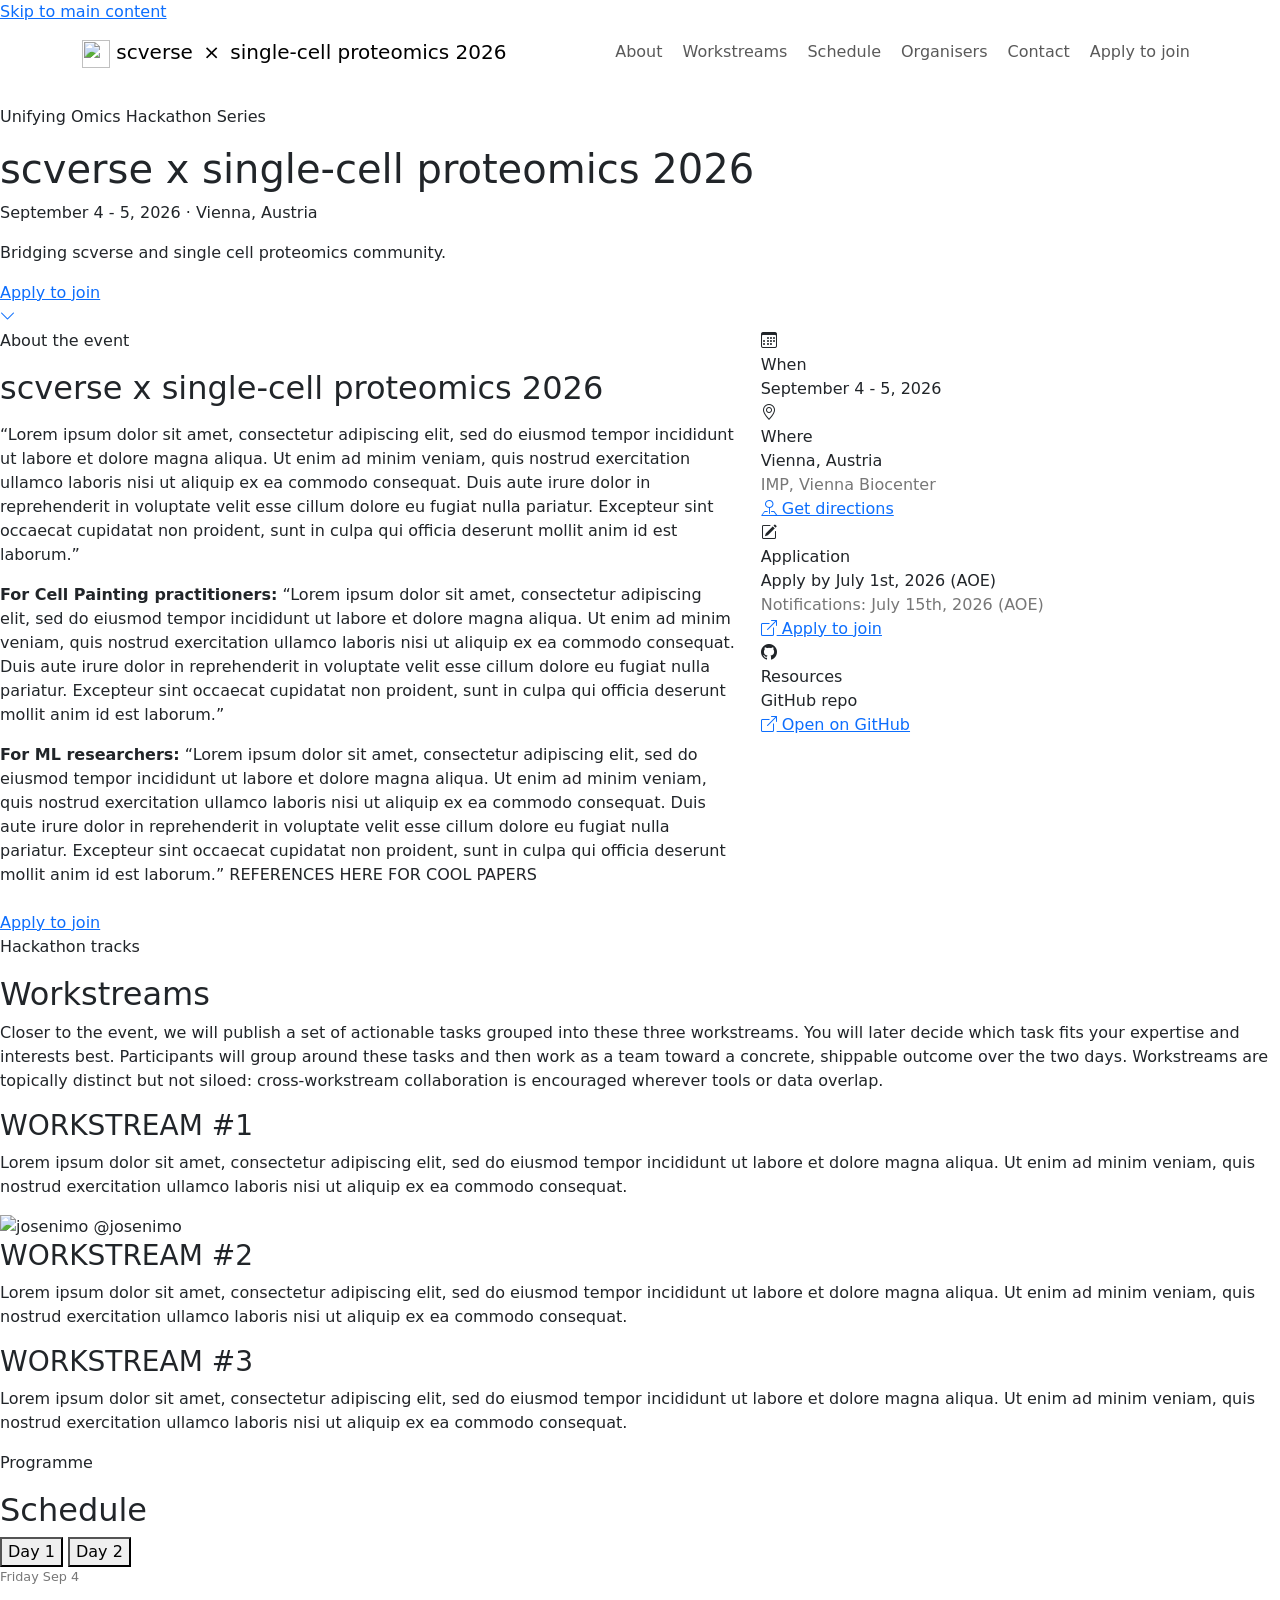
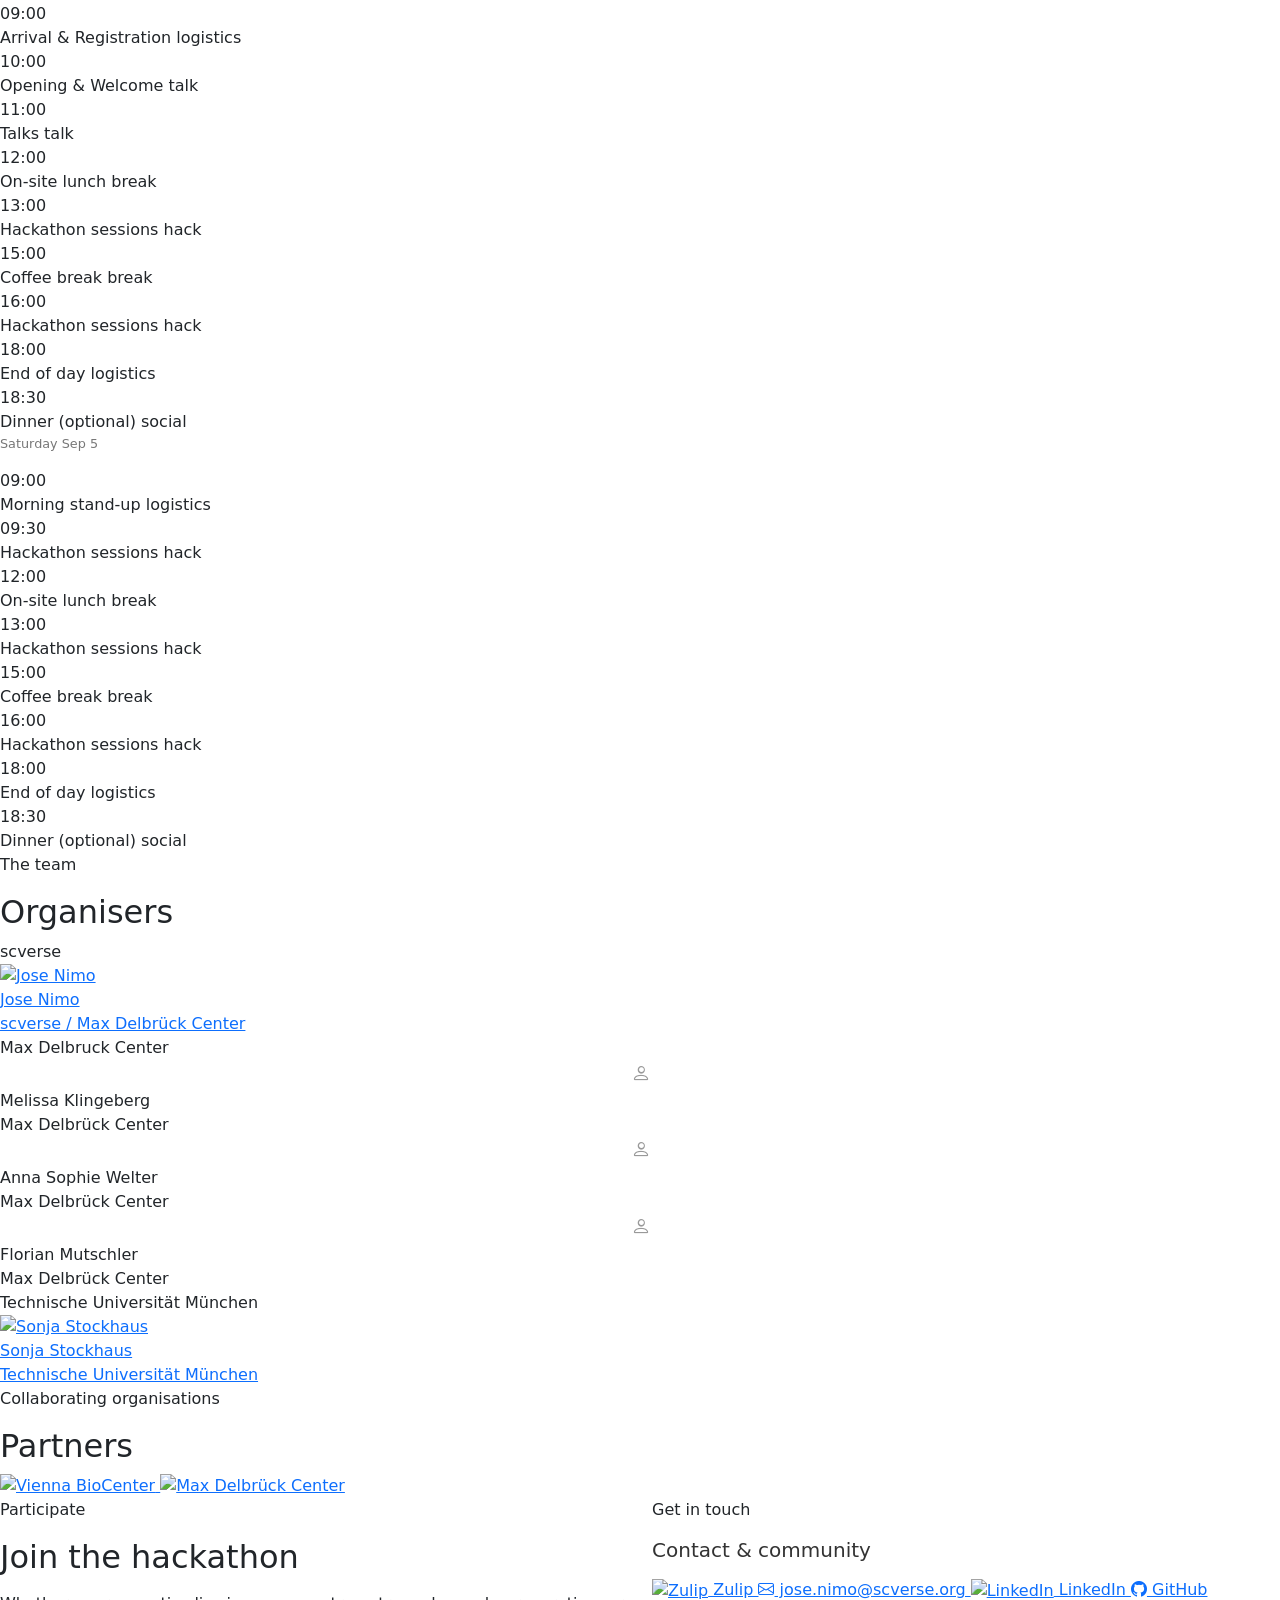
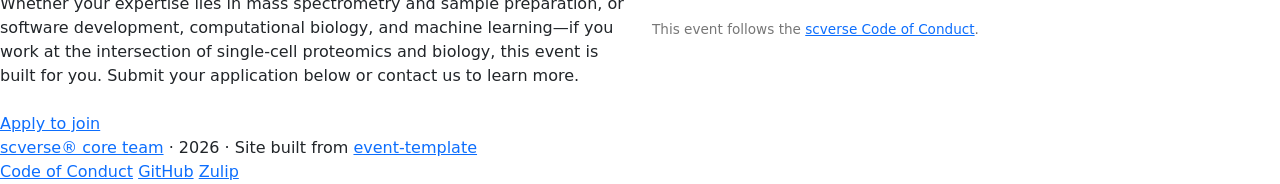
==== index.html @ f589e790 "deploy: a37578c36b5ee73e37cffc5228ce52ed8fe9ab10" ====
<!doctype html><html lang=en-us><head><meta name=generator content="Hugo 0.161.1"><meta charset=utf-8><meta name=viewport content="width=device-width,initial-scale=1"><meta http-equiv=X-UA-Compatible content="IE=edge"><title>scverse x single-cell proteomics</title><meta name=description content="A collaborative hackathon organised by scverse."><link rel=icon type=image/svg+xml href=/sc-proteomics2026/img/favicon/favicon.svg><link rel=icon type=image/png href=/sc-proteomics2026/img/favicon/favicon.png><link rel=stylesheet href=https://cdn.jsdelivr.net/npm/bootstrap-icons@1.11.3/font/bootstrap-icons.min.css><link rel=stylesheet href=https://cdn.jsdelivr.net/npm/bootstrap@5.3.3/dist/css/bootstrap.min.css crossorigin=anonymous><link rel=stylesheet href=/sc-proteomics2026/scss/main.min.css><style>:root{--accent:#de367b;--accent-dark:#a01d55;--gradient-start:#262fb5;--gradient-end:#de367b;--highlight:#969dea}</style><meta property="og:url" content="https://scverse.github.io/sc-proteomics2026/"><meta property="og:site_name" content="scverse x single-cell proteomics"><meta property="og:title" content="scverse x single-cell proteomics 2026"><meta property="og:description" content="A collaborative hackathon organised by scverse."><meta property="og:locale" content="en_us"><meta property="og:type" content="website"></head><body><a class=skip-link href=#main-content>Skip to main content</a><header class=site-nav><div class=container><nav class="navbar navbar-expand-lg" aria-label="Site navigation"><a class=navbar-brand href=https://scverse.github.io/sc-proteomics2026/><img src=/sc-proteomics2026/img/logo/scverse_symbol.svg alt width=28 height=28>
<span>scverse</span>
<span class="brand-separator mx-1">×</span>
<span class=brand-event>single-cell proteomics 2026</span>
</a><button class="navbar-toggler border-0" type=button data-bs-toggle=collapse data-bs-target=#site-nav-menu aria-controls=site-nav-menu aria-expanded=false aria-label="Toggle navigation">
<span class=navbar-toggler-icon></span></button><div class="collapse navbar-collapse justify-content-end" id=site-nav-menu><ul class="navbar-nav gap-1 align-items-lg-center"><li class=nav-item><a class=nav-link href=#about>About</a></li><li class=nav-item><a class=nav-link href=#workstreams>Workstreams</a></li><li class=nav-item><a class=nav-link href=#schedule>Schedule</a></li><li class=nav-item><a class=nav-link href=#organisers>Organisers</a></li><li class=nav-item><a class=nav-link href=#contact>Contact</a></li><li class=nav-item><a class="nav-link nav-cta" href=https://luma.com/pwzuldwr>Apply to join</a></li></ul></div></nav></div></header><main id=main-content><section class=hero aria-label="Event hero"><div class=hero__bg></div><div class=hero__overlay aria-hidden=true></div><img class=hero__swirl src=/sc-proteomics2026/img/hero/newswirl.png alt aria-hidden=true loading=eager><div class=hero__content><p class=hero__series>Unifying Omics Hackathon Series</p><h1 class=hero__title>scverse x single-cell proteomics 2026</h1><p class=hero__meta>September 4 - 5, 2026
· Vienna, Austria</p><p class=hero__tagline>Bridging scverse and single cell proteomics community.</p><div class=hero__actions><a href=https://luma.com/pwzuldwr class=btn-accent>Apply to join</a></div></div><a class=hero__scroll href=#about aria-label="Scroll to content"><i class="bi bi-chevron-down" aria-hidden=true></i></a></section><section id=about class=section><div class=section-inner><div class="row gy-4"><div class="col-12 col-lg-7"><p class=section-label>About the event</p><h2 class="section-title mb-3">scverse x single-cell proteomics 2026</h2><div class=section-body><p>&ldquo;Lorem ipsum dolor sit amet, consectetur adipiscing elit, sed do eiusmod tempor incididunt ut labore et dolore magna aliqua. Ut enim ad minim veniam, quis nostrud exercitation ullamco laboris nisi ut aliquip ex ea commodo consequat. Duis aute irure dolor in reprehenderit in voluptate velit esse cillum dolore eu fugiat nulla pariatur. Excepteur sint occaecat cupidatat non proident, sunt in culpa qui officia deserunt mollit anim id est laborum.&rdquo;</p><p><strong>For Cell Painting practitioners:</strong> &ldquo;Lorem ipsum dolor sit amet, consectetur adipiscing elit, sed do eiusmod tempor incididunt ut labore et dolore magna aliqua. Ut enim ad minim veniam, quis nostrud exercitation ullamco laboris nisi ut aliquip ex ea commodo consequat. Duis aute irure dolor in reprehenderit in voluptate velit esse cillum dolore eu fugiat nulla pariatur. Excepteur sint occaecat cupidatat non proident, sunt in culpa qui officia deserunt mollit anim id est laborum.&rdquo;</p><p><strong>For ML researchers:</strong> &ldquo;Lorem ipsum dolor sit amet, consectetur adipiscing elit, sed do eiusmod tempor incididunt ut labore et dolore magna aliqua. Ut enim ad minim veniam, quis nostrud exercitation ullamco laboris nisi ut aliquip ex ea commodo consequat. Duis aute irure dolor in reprehenderit in voluptate velit esse cillum dolore eu fugiat nulla pariatur. Excepteur sint occaecat cupidatat non proident, sunt in culpa qui officia deserunt mollit anim id est laborum.&rdquo; REFERENCES HERE FOR COOL PAPERS</p></div><div class=mt-4><a href=https://luma.com/pwzuldwr class=btn-accent>Apply to join</a></div></div><div class="col-12 col-lg-5"><div class=facts-grid><div class=fact-card><div class=fact-card__icon><i class="bi bi-calendar3" aria-hidden=true></i></div><div class=fact-card__label>When</div><div class=fact-card__value>September 4 - 5, 2026</div></div><div class=fact-card><div class=fact-card__icon><i class="bi bi-geo-alt" aria-hidden=true></i></div><div class=fact-card__label>Where</div><div class=fact-card__value>Vienna, Austria<br><span style=font-weight:400;color:#777>IMP, Vienna Biocenter</span></div><a href=https://maps.app.goo.gl/YBPBS9eL61W3VcMS8 class=chip target=_blank rel=noopener><i class="bi bi-pin-map" aria-hidden=true></i> Get directions</a></div><div class=fact-card><div class=fact-card__icon><i class="bi bi-pencil-square" aria-hidden=true></i></div><div class=fact-card__label>Application</div><div class=fact-card__value>Apply by July 1st, 2026 (AOE)<br><span style=font-weight:400;color:#777>Notifications: July 15th, 2026 (AOE)</span></div><a href=https://luma.com/pwzuldwr class=chip target=_blank rel=noopener><i class="bi bi-box-arrow-up-right" aria-hidden=true></i> Apply to join</a></div><div class=fact-card><div class=fact-card__icon><i class="bi bi-github" aria-hidden=true></i></div><div class=fact-card__label>Resources</div><div class=fact-card__value>GitHub repo</div><a href=https://github.com/scverse/sc-proteomics2026 class=chip target=_blank rel=noopener><i class="bi bi-box-arrow-up-right" aria-hidden=true></i> Open on GitHub</a></div></div></div></div></div></section><section id=workstreams class="section section--alt"><div class=section-inner><div class=section-header><p class=section-label>Hackathon tracks</p><h2 class=section-title>Workstreams</h2></div><div class=section-intro><p>Closer to the event, we will publish a set of actionable tasks grouped into these three workstreams. You will later decide which task fits your expertise and interests best. Participants will group around these tasks and then work as a team toward a concrete, shippable outcome over the two days. Workstreams are topically distinct but not siloed: cross-workstream collaboration is encouraged wherever tools or data overlap.</p></div><div class=workstreams-grid><article class=workstream-card><h3 class=workstream-card__title>WORKSTREAM #1</h3><p class=workstream-card__desc>Lorem ipsum dolor sit amet, consectetur adipiscing elit, sed do eiusmod tempor incididunt ut labore et dolore magna aliqua. Ut enim ad minim veniam, quis nostrud exercitation ullamco laboris nisi ut aliquip ex ea commodo consequat.</p><div class=workstream-card__lead><img src="https://github.com/josenimo.png?size=48" alt=josenimo loading=lazy>
<span>@josenimo</span></div></article><article class=workstream-card><h3 class=workstream-card__title>WORKSTREAM #2</h3><p class=workstream-card__desc>Lorem ipsum dolor sit amet, consectetur adipiscing elit, sed do eiusmod tempor incididunt ut labore et dolore magna aliqua. Ut enim ad minim veniam, quis nostrud exercitation ullamco laboris nisi ut aliquip ex ea commodo consequat.</p></article><article class=workstream-card><h3 class=workstream-card__title>WORKSTREAM #3</h3><p class=workstream-card__desc>Lorem ipsum dolor sit amet, consectetur adipiscing elit, sed do eiusmod tempor incididunt ut labore et dolore magna aliqua. Ut enim ad minim veniam, quis nostrud exercitation ullamco laboris nisi ut aliquip ex ea commodo consequat.</p></article></div></div></section><section id=schedule class=section><div class=section-inner><div class=section-header><p class=section-label>Programme</p><h2 class=section-title>Schedule</h2></div><div class=schedule-tabs role=tablist aria-label="Schedule days"><button class="schedule-tab active" role=tab aria-selected=true data-day=0>Day 1</button>
<button class=schedule-tab role=tab aria-selected=false data-day=1>Day 2</button></div><div class="schedule-day active" data-day=0><p style=font-size:.8rem;color:#777;margin-bottom:1rem>Friday Sep 4</p><div class=schedule-item><span class=schedule-item__time>09:00</span><div class=schedule-item__body><span class=schedule-item__title>Arrival & Registration</span>
<span class="schedule-item__badge schedule-item__badge--logistics">logistics</span></div></div><div class=schedule-item><span class=schedule-item__time>10:00</span><div class=schedule-item__body><span class=schedule-item__title>Opening & Welcome</span>
<span class="schedule-item__badge schedule-item__badge--talk">talk</span></div></div><div class=schedule-item><span class=schedule-item__time>11:00</span><div class=schedule-item__body><span class=schedule-item__title>Talks</span>
<span class="schedule-item__badge schedule-item__badge--talk">talk</span></div></div><div class=schedule-item><span class=schedule-item__time>12:00</span><div class=schedule-item__body><span class=schedule-item__title>On-site lunch</span>
<span class="schedule-item__badge schedule-item__badge--break">break</span></div></div><div class=schedule-item><span class=schedule-item__time>13:00</span><div class=schedule-item__body><span class=schedule-item__title>Hackathon sessions</span>
<span class="schedule-item__badge schedule-item__badge--hack">hack</span></div></div><div class=schedule-item><span class=schedule-item__time>15:00</span><div class=schedule-item__body><span class=schedule-item__title>Coffee break</span>
<span class="schedule-item__badge schedule-item__badge--break">break</span></div></div><div class=schedule-item><span class=schedule-item__time>16:00</span><div class=schedule-item__body><span class=schedule-item__title>Hackathon sessions</span>
<span class="schedule-item__badge schedule-item__badge--hack">hack</span></div></div><div class=schedule-item><span class=schedule-item__time>18:00</span><div class=schedule-item__body><span class=schedule-item__title>End of day</span>
<span class="schedule-item__badge schedule-item__badge--logistics">logistics</span></div></div><div class=schedule-item><span class=schedule-item__time>18:30</span><div class=schedule-item__body><span class=schedule-item__title>Dinner (optional)</span>
<span class="schedule-item__badge schedule-item__badge--social">social</span></div></div></div><div class=schedule-day data-day=1><p style=font-size:.8rem;color:#777;margin-bottom:1rem>Saturday Sep 5</p><div class=schedule-item><span class=schedule-item__time>09:00</span><div class=schedule-item__body><span class=schedule-item__title>Morning stand-up</span>
<span class="schedule-item__badge schedule-item__badge--logistics">logistics</span></div></div><div class=schedule-item><span class=schedule-item__time>09:30</span><div class=schedule-item__body><span class=schedule-item__title>Hackathon sessions</span>
<span class="schedule-item__badge schedule-item__badge--hack">hack</span></div></div><div class=schedule-item><span class=schedule-item__time>12:00</span><div class=schedule-item__body><span class=schedule-item__title>On-site lunch</span>
<span class="schedule-item__badge schedule-item__badge--break">break</span></div></div><div class=schedule-item><span class=schedule-item__time>13:00</span><div class=schedule-item__body><span class=schedule-item__title>Hackathon sessions</span>
<span class="schedule-item__badge schedule-item__badge--hack">hack</span></div></div><div class=schedule-item><span class=schedule-item__time>15:00</span><div class=schedule-item__body><span class=schedule-item__title>Coffee break</span>
<span class="schedule-item__badge schedule-item__badge--break">break</span></div></div><div class=schedule-item><span class=schedule-item__time>16:00</span><div class=schedule-item__body><span class=schedule-item__title>Hackathon sessions</span>
<span class="schedule-item__badge schedule-item__badge--hack">hack</span></div></div><div class=schedule-item><span class=schedule-item__time>18:00</span><div class=schedule-item__body><span class=schedule-item__title>End of day</span>
<span class="schedule-item__badge schedule-item__badge--logistics">logistics</span></div></div><div class=schedule-item><span class=schedule-item__time>18:30</span><div class=schedule-item__body><span class=schedule-item__title>Dinner (optional)</span>
<span class="schedule-item__badge schedule-item__badge--social">social</span></div></div></div></div></section><section id=organisers class="section section--alt"><div class=section-inner><div class=section-header><p class=section-label>The team</p><h2 class=section-title>Organisers</h2></div><div class=organiser-group><div class=organiser-group__name>scverse</div><div class=organisers-grid><a href=https://github.com/josenimo class=organiser-card target=_blank rel=noopener><img class=organiser-card__avatar src="https://github.com/josenimo.png?size=80" alt="Jose Nimo" loading=lazy width=40 height=40><div><div class=organiser-card__name>Jose Nimo</div><div class=organiser-card__affiliation>scverse / Max Delbrück Center</div></div></a></div></div><div class=organiser-group><div class=organiser-group__name>Max Delbruck Center</div><div class=organisers-grid><div class=organiser-card><div class=organiser-card__avatar style=display:flex;align-items:center;justify-content:center><i class="bi bi-person" style=color:#999;font-size:1.2rem aria-hidden=true></i></div><div><div class=organiser-card__name>Melissa Klingeberg</div><div class=organiser-card__affiliation>Max Delbrück Center</div></div></div><div class=organiser-card><div class=organiser-card__avatar style=display:flex;align-items:center;justify-content:center><i class="bi bi-person" style=color:#999;font-size:1.2rem aria-hidden=true></i></div><div><div class=organiser-card__name>Anna Sophie Welter</div><div class=organiser-card__affiliation>Max Delbrück Center</div></div></div><div class=organiser-card><div class=organiser-card__avatar style=display:flex;align-items:center;justify-content:center><i class="bi bi-person" style=color:#999;font-size:1.2rem aria-hidden=true></i></div><div><div class=organiser-card__name>Florian Mutschler</div><div class=organiser-card__affiliation>Max Delbrück Center</div></div></div></div></div><div class=organiser-group><div class=organiser-group__name>Technische Universität München</div><div class=organisers-grid><a href=https://github.com/Sonja-Stockhaus class=organiser-card target=_blank rel=noopener><img class=organiser-card__avatar src="https://github.com/Sonja-Stockhaus.png?size=80" alt="Sonja Stockhaus" loading=lazy width=40 height=40><div><div class=organiser-card__name>Sonja Stockhaus</div><div class=organiser-card__affiliation>Technische Universität München</div></div></a></div></div></div></section><section id=partners class=section><div class=section-inner><div class=partners-sponsors-grid><div class=partners-sponsors-col><div class=section-header><p class=section-label>Collaborating organisations</p><h2 class=section-title>Partners</h2></div><div class=partners-grid><a href=https://www.viennabiocenter.org/ class=partner-item target=_blank rel=noopener title="Vienna BioCenter"><img src=/sc-proteomics2026/img/partners/VBC_LOGO_rgb.png alt="Vienna BioCenter" loading=lazy>
</a><a href=https://www.mdc-berlin.de/ class=partner-item target=_blank rel=noopener title="Max Delbrück Center"><img src=/sc-proteomics2026/img/partners/MDC_logo_V1_RGB-blau.png alt="Max Delbrück Center" loading=lazy></a></div></div></div></div></section><section id=contact class="section section--alt"><div class=section-inner><div class="row gy-4"><div class="col-12 col-md-6"><p class=section-label>Participate</p><h2 class="section-title mb-3">Join the hackathon</h2><div class=section-body><p>Whether your expertise lies in mass spectrometry and sample preparation, or software development, computational biology, and machine learning—if you work at the intersection of single-cell proteomics and biology, this event is built for you. Submit your application below or contact us to learn more.</p></div><div class=mt-4><a href=https://luma.com/pwzuldwr class=btn-accent>Apply to join</a></div></div><div class="col-12 col-md-6"><p class=section-label>Get in touch</p><h3 class="h5 mb-3" style=color:#333>Contact & community</h3><div class=contact-links><a href=https://scverse.zulipchat.com/#narrow/channel/600037-2026-09-Vienna-SCP-Hackathon class=contact-link target=_blank rel=noopener><img src=/sc-proteomics2026/img/social/zulip.svg alt=Zulip class=contact-link__logo> Zulip
</a><a href=mailto:jose.nimo@scverse.org class=contact-link><i class="bi bi-envelope" aria-hidden=true></i> jose.nimo@scverse.org
</a><a href=https://www.linkedin.com/company/scverse/ class=contact-link target=_blank rel=noopener><img src=/sc-proteomics2026/img/social/linkedin.svg alt=LinkedIn class=contact-link__logo> LinkedIn
</a><a href=https://github.com/scverse/sc-proteomics2026 class=contact-link target=_blank rel=noopener><i class="bi bi-github" aria-hidden=true></i> GitHub</a></div><p class=mt-3 style=font-size:.85rem;color:#777>This event follows the
<a href=https://scverse.org/about/code_of_conduct/ target=_blank rel=noopener>scverse Code of Conduct</a>.</p></div></div></div></section></main><footer class=site-footer><div class=footer-inner><div><a href=https://scverse.org target=_blank rel=noopener>scverse® core team</a>
· 2026
· Site built from
<a href=https://github.com/scverse/event-template target=_blank rel=noopener>event-template</a></div><nav class=footer-links aria-label="Footer links"><a href=https://scverse.org/about/code_of_conduct/ target=_blank rel=noopener>Code of Conduct</a>
<a href=https://github.com/scverse/sc-proteomics2026 target=_blank rel=noopener>GitHub</a>
<a href=https://scverse.zulipchat.com/#narrow/channel/600037-2026-09-Vienna-SCP-Hackathon target=_blank rel=noopener>Zulip</a></nav></div></footer><script src=https://cdn.jsdelivr.net/npm/bootstrap@5.3.3/dist/js/bootstrap.bundle.min.js crossorigin=anonymous></script><script src=/sc-proteomics2026/js/main.js></script></body></html>
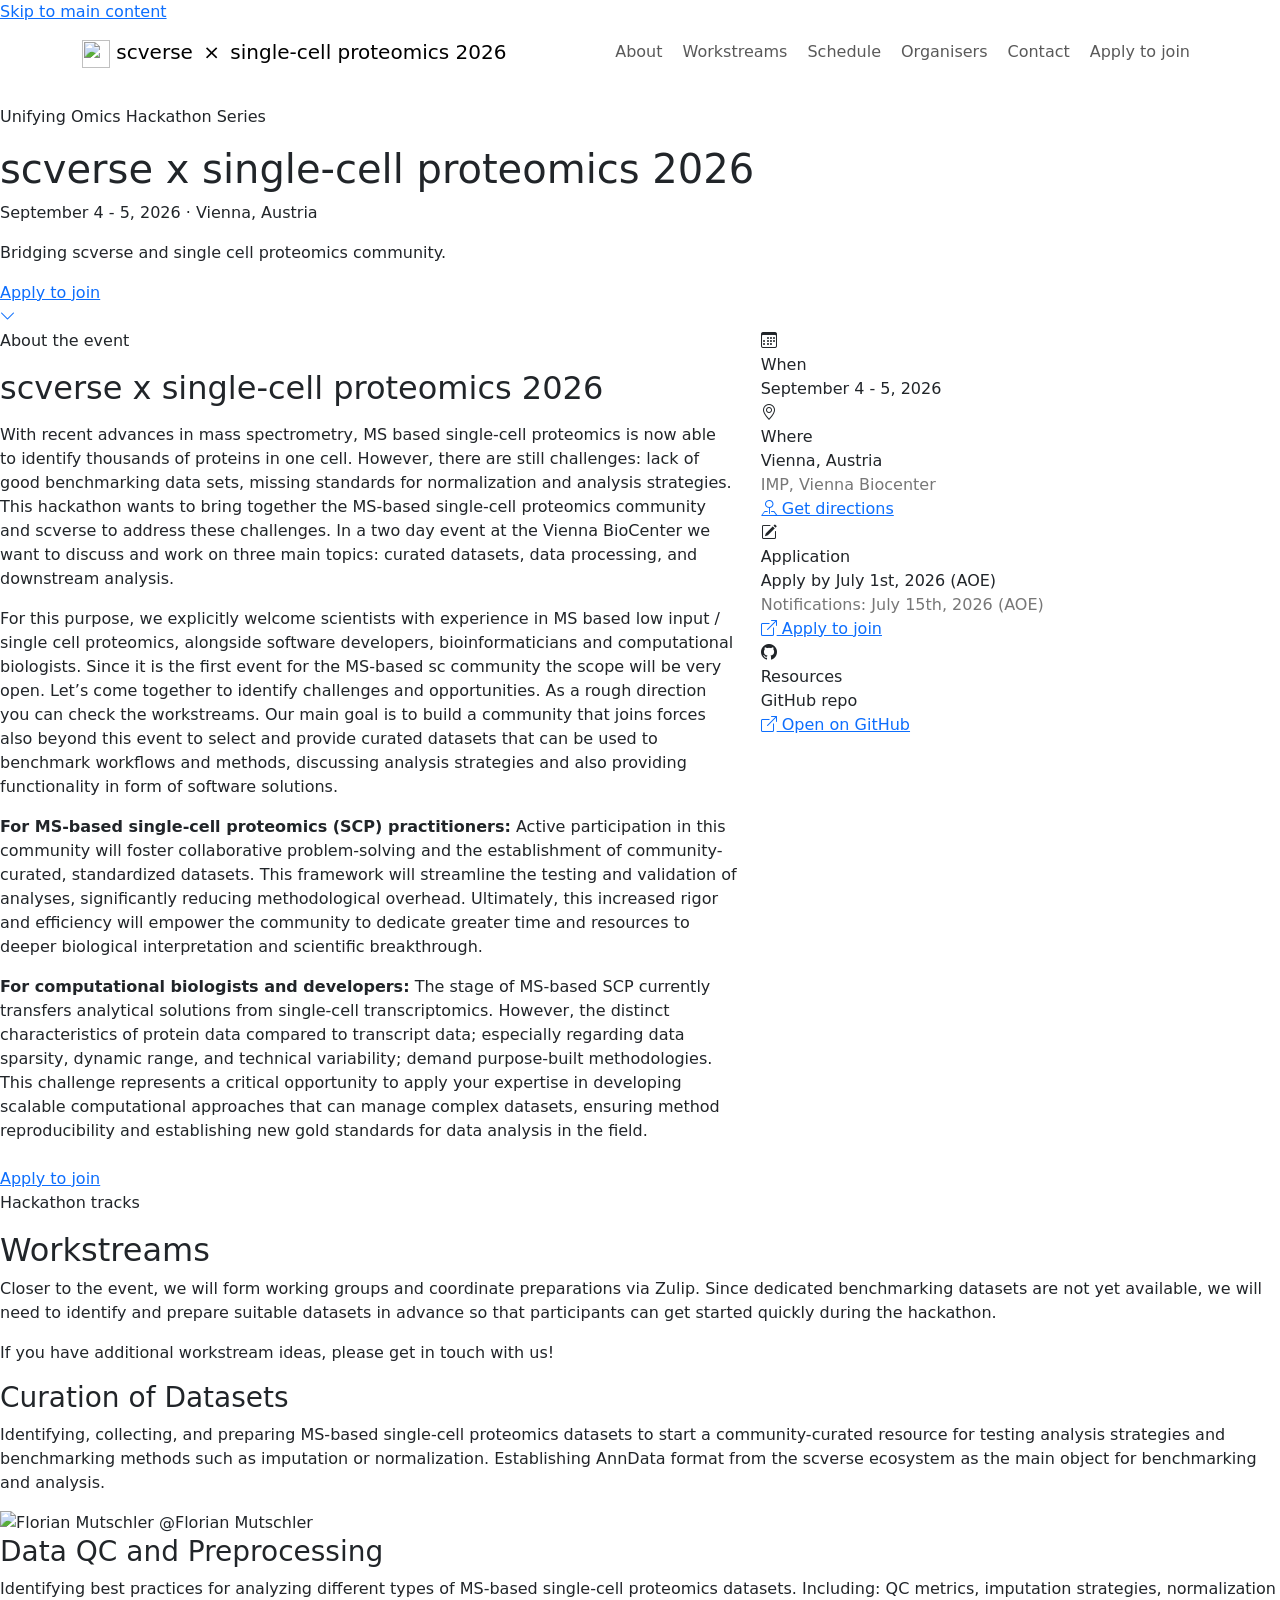
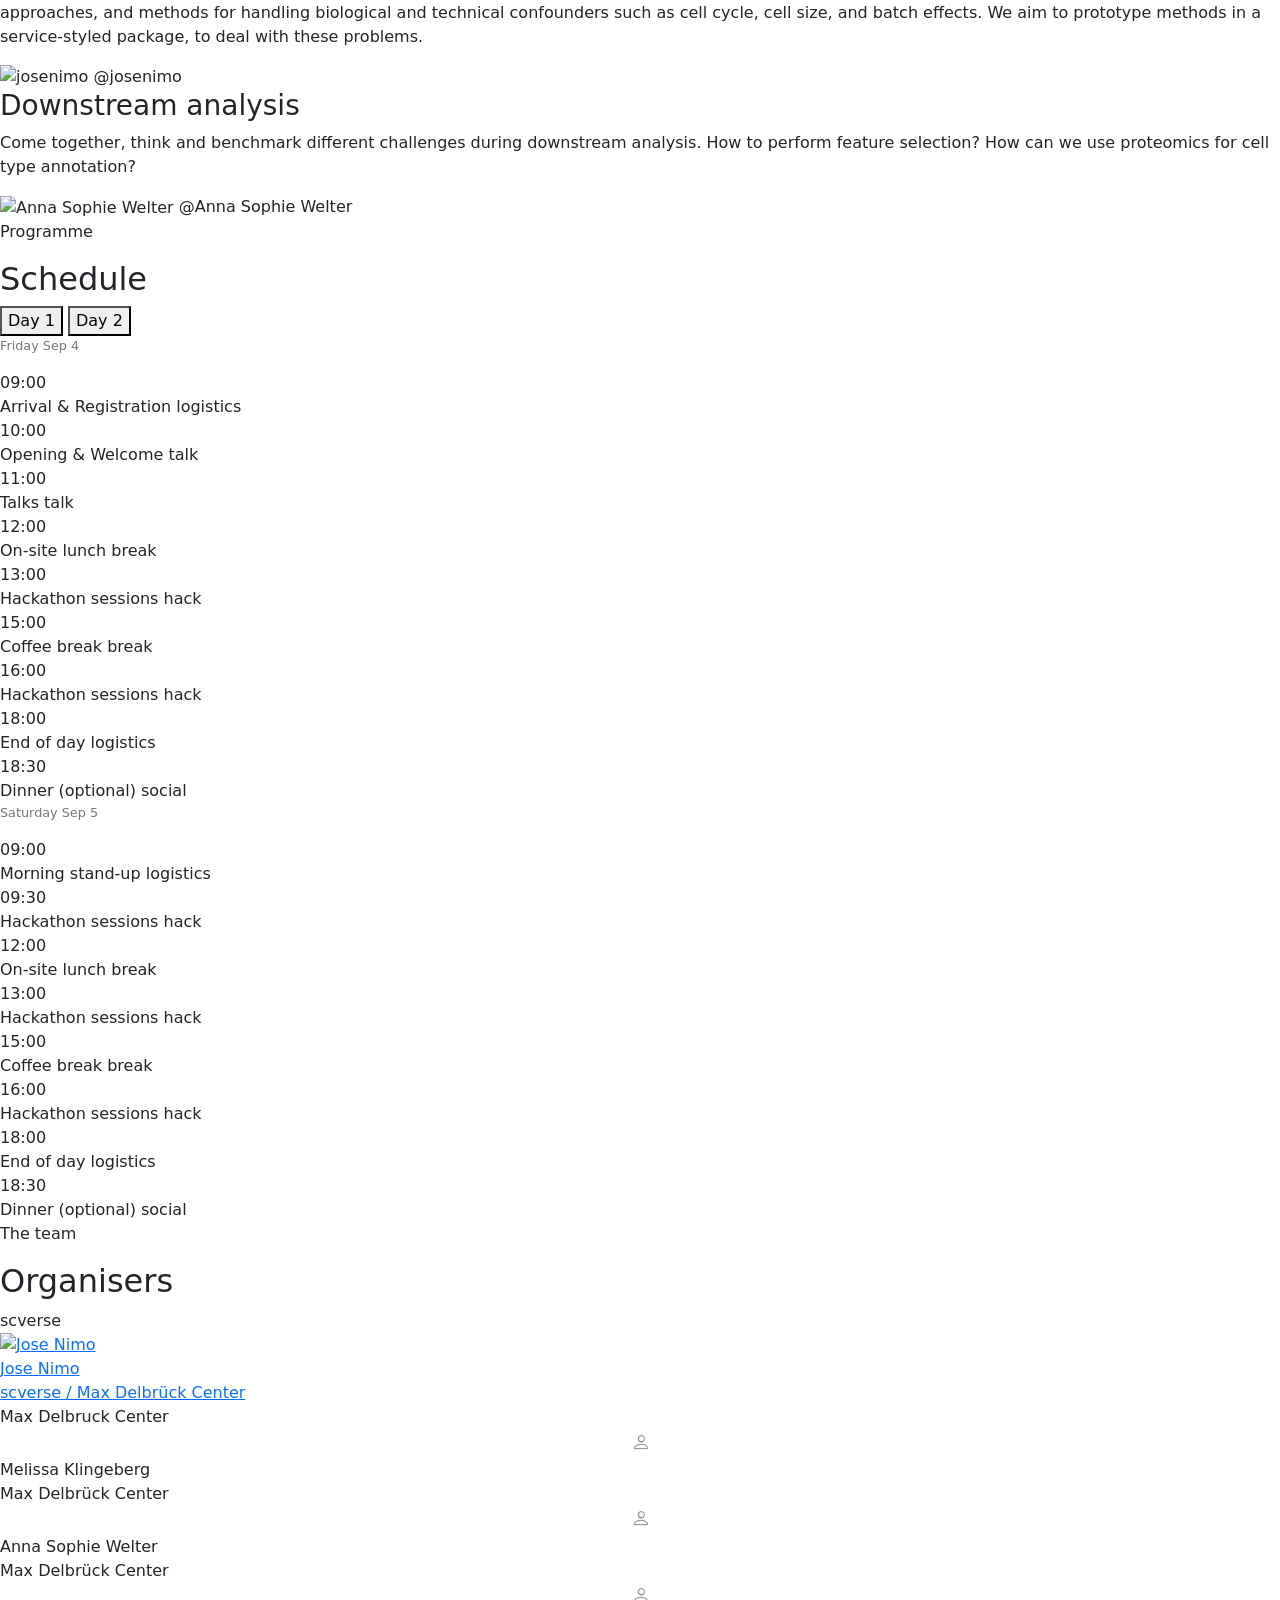
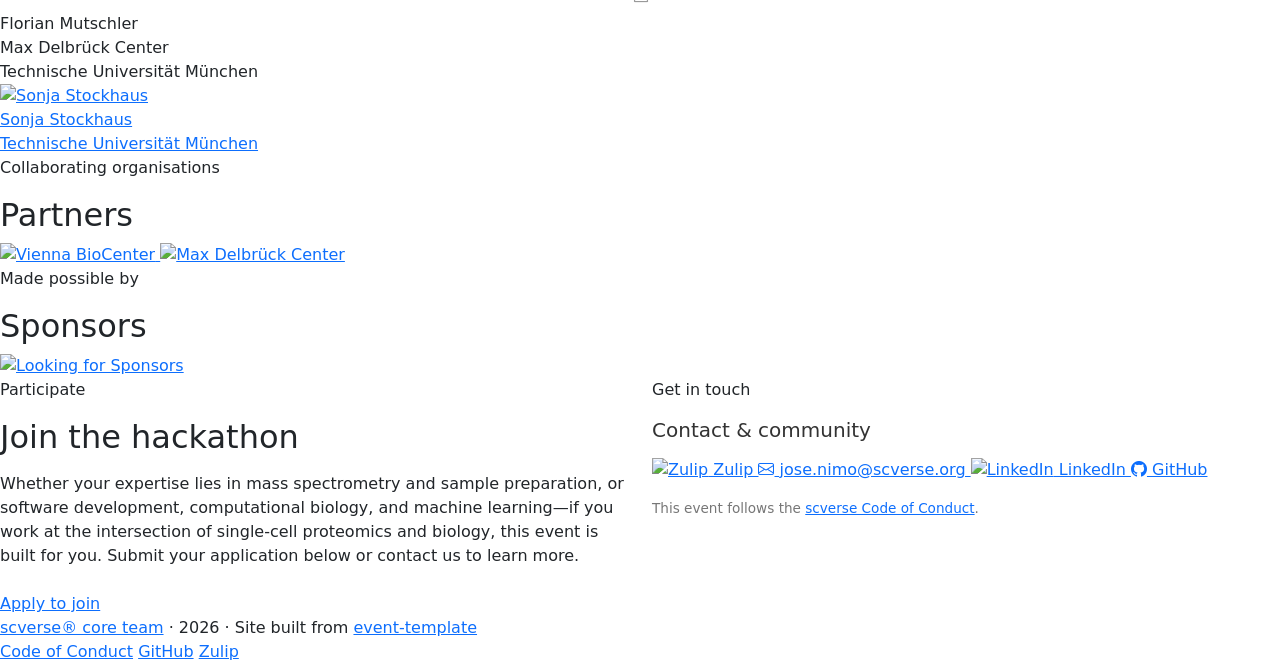
==== commit dfeba1b6: "deploy: 0682e4a37116b3c79e7df4d79598dc89cad85313" ====
--- a/index.html
+++ b/index.html
@@ -4,8 +4,10 @@
 <span class=brand-event>single-cell proteomics 2026</span>
 </a><button class="navbar-toggler border-0" type=button data-bs-toggle=collapse data-bs-target=#site-nav-menu aria-controls=site-nav-menu aria-expanded=false aria-label="Toggle navigation">
 <span class=navbar-toggler-icon></span></button><div class="collapse navbar-collapse justify-content-end" id=site-nav-menu><ul class="navbar-nav gap-1 align-items-lg-center"><li class=nav-item><a class=nav-link href=#about>About</a></li><li class=nav-item><a class=nav-link href=#workstreams>Workstreams</a></li><li class=nav-item><a class=nav-link href=#schedule>Schedule</a></li><li class=nav-item><a class=nav-link href=#organisers>Organisers</a></li><li class=nav-item><a class=nav-link href=#contact>Contact</a></li><li class=nav-item><a class="nav-link nav-cta" href=https://luma.com/pwzuldwr>Apply to join</a></li></ul></div></nav></div></header><main id=main-content><section class=hero aria-label="Event hero"><div class=hero__bg></div><div class=hero__overlay aria-hidden=true></div><img class=hero__swirl src=/sc-proteomics2026/img/hero/newswirl.png alt aria-hidden=true loading=eager><div class=hero__content><p class=hero__series>Unifying Omics Hackathon Series</p><h1 class=hero__title>scverse x single-cell proteomics 2026</h1><p class=hero__meta>September 4 - 5, 2026
-· Vienna, Austria</p><p class=hero__tagline>Bridging scverse and single cell proteomics community.</p><div class=hero__actions><a href=https://luma.com/pwzuldwr class=btn-accent>Apply to join</a></div></div><a class=hero__scroll href=#about aria-label="Scroll to content"><i class="bi bi-chevron-down" aria-hidden=true></i></a></section><section id=about class=section><div class=section-inner><div class="row gy-4"><div class="col-12 col-lg-7"><p class=section-label>About the event</p><h2 class="section-title mb-3">scverse x single-cell proteomics 2026</h2><div class=section-body><p>&ldquo;Lorem ipsum dolor sit amet, consectetur adipiscing elit, sed do eiusmod tempor incididunt ut labore et dolore magna aliqua. Ut enim ad minim veniam, quis nostrud exercitation ullamco laboris nisi ut aliquip ex ea commodo consequat. Duis aute irure dolor in reprehenderit in voluptate velit esse cillum dolore eu fugiat nulla pariatur. Excepteur sint occaecat cupidatat non proident, sunt in culpa qui officia deserunt mollit anim id est laborum.&rdquo;</p><p><strong>For Cell Painting practitioners:</strong> &ldquo;Lorem ipsum dolor sit amet, consectetur adipiscing elit, sed do eiusmod tempor incididunt ut labore et dolore magna aliqua. Ut enim ad minim veniam, quis nostrud exercitation ullamco laboris nisi ut aliquip ex ea commodo consequat. Duis aute irure dolor in reprehenderit in voluptate velit esse cillum dolore eu fugiat nulla pariatur. Excepteur sint occaecat cupidatat non proident, sunt in culpa qui officia deserunt mollit anim id est laborum.&rdquo;</p><p><strong>For ML researchers:</strong> &ldquo;Lorem ipsum dolor sit amet, consectetur adipiscing elit, sed do eiusmod tempor incididunt ut labore et dolore magna aliqua. Ut enim ad minim veniam, quis nostrud exercitation ullamco laboris nisi ut aliquip ex ea commodo consequat. Duis aute irure dolor in reprehenderit in voluptate velit esse cillum dolore eu fugiat nulla pariatur. Excepteur sint occaecat cupidatat non proident, sunt in culpa qui officia deserunt mollit anim id est laborum.&rdquo; REFERENCES HERE FOR COOL PAPERS</p></div><div class=mt-4><a href=https://luma.com/pwzuldwr class=btn-accent>Apply to join</a></div></div><div class="col-12 col-lg-5"><div class=facts-grid><div class=fact-card><div class=fact-card__icon><i class="bi bi-calendar3" aria-hidden=true></i></div><div class=fact-card__label>When</div><div class=fact-card__value>September 4 - 5, 2026</div></div><div class=fact-card><div class=fact-card__icon><i class="bi bi-geo-alt" aria-hidden=true></i></div><div class=fact-card__label>Where</div><div class=fact-card__value>Vienna, Austria<br><span style=font-weight:400;color:#777>IMP, Vienna Biocenter</span></div><a href=https://maps.app.goo.gl/YBPBS9eL61W3VcMS8 class=chip target=_blank rel=noopener><i class="bi bi-pin-map" aria-hidden=true></i> Get directions</a></div><div class=fact-card><div class=fact-card__icon><i class="bi bi-pencil-square" aria-hidden=true></i></div><div class=fact-card__label>Application</div><div class=fact-card__value>Apply by July 1st, 2026 (AOE)<br><span style=font-weight:400;color:#777>Notifications: July 15th, 2026 (AOE)</span></div><a href=https://luma.com/pwzuldwr class=chip target=_blank rel=noopener><i class="bi bi-box-arrow-up-right" aria-hidden=true></i> Apply to join</a></div><div class=fact-card><div class=fact-card__icon><i class="bi bi-github" aria-hidden=true></i></div><div class=fact-card__label>Resources</div><div class=fact-card__value>GitHub repo</div><a href=https://github.com/scverse/sc-proteomics2026 class=chip target=_blank rel=noopener><i class="bi bi-box-arrow-up-right" aria-hidden=true></i> Open on GitHub</a></div></div></div></div></div></section><section id=workstreams class="section section--alt"><div class=section-inner><div class=section-header><p class=section-label>Hackathon tracks</p><h2 class=section-title>Workstreams</h2></div><div class=section-intro><p>Closer to the event, we will publish a set of actionable tasks grouped into these three workstreams. You will later decide which task fits your expertise and interests best. Participants will group around these tasks and then work as a team toward a concrete, shippable outcome over the two days. Workstreams are topically distinct but not siloed: cross-workstream collaboration is encouraged wherever tools or data overlap.</p></div><div class=workstreams-grid><article class=workstream-card><h3 class=workstream-card__title>WORKSTREAM #1</h3><p class=workstream-card__desc>Lorem ipsum dolor sit amet, consectetur adipiscing elit, sed do eiusmod tempor incididunt ut labore et dolore magna aliqua. Ut enim ad minim veniam, quis nostrud exercitation ullamco laboris nisi ut aliquip ex ea commodo consequat.</p><div class=workstream-card__lead><img src="https://github.com/josenimo.png?size=48" alt=josenimo loading=lazy>
-<span>@josenimo</span></div></article><article class=workstream-card><h3 class=workstream-card__title>WORKSTREAM #2</h3><p class=workstream-card__desc>Lorem ipsum dolor sit amet, consectetur adipiscing elit, sed do eiusmod tempor incididunt ut labore et dolore magna aliqua. Ut enim ad minim veniam, quis nostrud exercitation ullamco laboris nisi ut aliquip ex ea commodo consequat.</p></article><article class=workstream-card><h3 class=workstream-card__title>WORKSTREAM #3</h3><p class=workstream-card__desc>Lorem ipsum dolor sit amet, consectetur adipiscing elit, sed do eiusmod tempor incididunt ut labore et dolore magna aliqua. Ut enim ad minim veniam, quis nostrud exercitation ullamco laboris nisi ut aliquip ex ea commodo consequat.</p></article></div></div></section><section id=schedule class=section><div class=section-inner><div class=section-header><p class=section-label>Programme</p><h2 class=section-title>Schedule</h2></div><div class=schedule-tabs role=tablist aria-label="Schedule days"><button class="schedule-tab active" role=tab aria-selected=true data-day=0>Day 1</button>
+· Vienna, Austria</p><p class=hero__tagline>Bridging scverse and single cell proteomics community.</p><div class=hero__actions><a href=https://luma.com/pwzuldwr class=btn-accent>Apply to join</a></div></div><a class=hero__scroll href=#about aria-label="Scroll to content"><i class="bi bi-chevron-down" aria-hidden=true></i></a></section><section id=about class=section><div class=section-inner><div class="row gy-4"><div class="col-12 col-lg-7"><p class=section-label>About the event</p><h2 class="section-title mb-3">scverse x single-cell proteomics 2026</h2><div class=section-body><p>With recent advances in mass spectrometry, MS based single-cell proteomics is now able to identify thousands of proteins in one cell. However, there are still challenges: lack of good benchmarking data sets, missing standards for normalization and analysis strategies. This hackathon wants to bring together the MS-based single-cell proteomics community and scverse to address these challenges. In a two day event at the Vienna BioCenter we want to discuss and work on three main topics: curated datasets, data processing, and downstream analysis.</p><p>For this purpose, we explicitly welcome scientists with experience in MS based low input / single cell proteomics, alongside software developers, bioinformaticians and computational biologists. Since it is the first event for the MS-based sc community the scope will be very open. Let’s come together to identify challenges and opportunities. As a rough direction you can check the workstreams. Our main goal is to build a community that joins forces also beyond this event to select and provide curated datasets that can be used to benchmark workflows and methods, discussing analysis strategies and also providing functionality in form of software solutions.</p><p><strong>For MS-based single-cell proteomics (SCP) practitioners:</strong> Active participation in this community will foster collaborative problem-solving and the establishment of community-curated, standardized datasets. This framework will streamline the testing and validation of analyses, significantly reducing methodological overhead. Ultimately, this increased rigor and efficiency will empower the community to dedicate greater time and resources to deeper biological interpretation and scientific breakthrough.</p><p><strong>For computational biologists and developers:</strong> The stage of MS-based SCP currently transfers analytical solutions from single-cell transcriptomics. However, the distinct characteristics of protein data compared to transcript data; especially regarding data sparsity, dynamic range, and technical variability; demand purpose-built methodologies. This challenge represents a critical opportunity to apply your expertise in developing scalable computational approaches that can manage complex datasets, ensuring method reproducibility and establishing new gold standards for data analysis in the field.</p></div><div class=mt-4><a href=https://luma.com/pwzuldwr class=btn-accent>Apply to join</a></div></div><div class="col-12 col-lg-5"><div class=facts-grid><div class=fact-card><div class=fact-card__icon><i class="bi bi-calendar3" aria-hidden=true></i></div><div class=fact-card__label>When</div><div class=fact-card__value>September 4 - 5, 2026</div></div><div class=fact-card><div class=fact-card__icon><i class="bi bi-geo-alt" aria-hidden=true></i></div><div class=fact-card__label>Where</div><div class=fact-card__value>Vienna, Austria<br><span style=font-weight:400;color:#777>IMP, Vienna Biocenter</span></div><a href=https://maps.app.goo.gl/YBPBS9eL61W3VcMS8 class=chip target=_blank rel=noopener><i class="bi bi-pin-map" aria-hidden=true></i> Get directions</a></div><div class=fact-card><div class=fact-card__icon><i class="bi bi-pencil-square" aria-hidden=true></i></div><div class=fact-card__label>Application</div><div class=fact-card__value>Apply by July 1st, 2026 (AOE)<br><span style=font-weight:400;color:#777>Notifications: July 15th, 2026 (AOE)</span></div><a href=https://luma.com/pwzuldwr class=chip target=_blank rel=noopener><i class="bi bi-box-arrow-up-right" aria-hidden=true></i> Apply to join</a></div><div class=fact-card><div class=fact-card__icon><i class="bi bi-github" aria-hidden=true></i></div><div class=fact-card__label>Resources</div><div class=fact-card__value>GitHub repo</div><a href=https://github.com/scverse/sc-proteomics2026 class=chip target=_blank rel=noopener><i class="bi bi-box-arrow-up-right" aria-hidden=true></i> Open on GitHub</a></div></div></div></div></div></section><section id=workstreams class="section section--alt"><div class=section-inner><div class=section-header><p class=section-label>Hackathon tracks</p><h2 class=section-title>Workstreams</h2></div><div class=section-intro><p>Closer to the event, we will form working groups and coordinate preparations via Zulip. Since dedicated benchmarking datasets are not yet available, we will need to identify and prepare suitable datasets in advance so that participants can get started quickly during the hackathon.</p><p>If you have additional workstream ideas, please get in touch with us!</p></div><div class=workstreams-grid><article class=workstream-card><h3 class=workstream-card__title>Curation of Datasets</h3><p class=workstream-card__desc>Identifying, collecting, and preparing MS-based single-cell proteomics datasets to start a community-curated resource for testing analysis strategies and benchmarking methods such as imputation or normalization. Establishing AnnData format from the scverse ecosystem as the main object for benchmarking and analysis.</p><div class=workstream-card__lead><img src="https://github.com/Florian%20Mutschler.png?size=48" alt="Florian Mutschler" loading=lazy>
+<span>@Florian Mutschler</span></div></article><article class=workstream-card><h3 class=workstream-card__title>Data QC and Preprocessing</h3><p class=workstream-card__desc>Identifying best practices for analyzing different types of MS-based single-cell proteomics datasets. Including: QC metrics, imputation strategies, normalization approaches, and methods for handling biological and technical confounders such as cell cycle, cell size, and batch effects. We aim to prototype methods in a service-styled package, to deal with these problems.</p><div class=workstream-card__lead><img src="https://github.com/josenimo.png?size=48" alt=josenimo loading=lazy>
+<span>@josenimo</span></div></article><article class=workstream-card><h3 class=workstream-card__title>Downstream analysis</h3><p class=workstream-card__desc>Come together, think and benchmark different challenges during downstream analysis. How to perform feature selection? How can we use proteomics for cell type annotation?</p><div class=workstream-card__lead><img src="https://github.com/Anna%20Sophie%20Welter.png?size=48" alt="Anna Sophie Welter" loading=lazy>
+<span>@Anna Sophie Welter</span></div></article></div></div></section><section id=schedule class=section><div class=section-inner><div class=section-header><p class=section-label>Programme</p><h2 class=section-title>Schedule</h2></div><div class=schedule-tabs role=tablist aria-label="Schedule days"><button class="schedule-tab active" role=tab aria-selected=true data-day=0>Day 1</button>
 <button class=schedule-tab role=tab aria-selected=false data-day=1>Day 2</button></div><div class="schedule-day active" data-day=0><p style=font-size:.8rem;color:#777;margin-bottom:1rem>Friday Sep 4</p><div class=schedule-item><span class=schedule-item__time>09:00</span><div class=schedule-item__body><span class=schedule-item__title>Arrival & Registration</span>
 <span class="schedule-item__badge schedule-item__badge--logistics">logistics</span></div></div><div class=schedule-item><span class=schedule-item__time>10:00</span><div class=schedule-item__body><span class=schedule-item__title>Opening & Welcome</span>
 <span class="schedule-item__badge schedule-item__badge--talk">talk</span></div></div><div class=schedule-item><span class=schedule-item__time>11:00</span><div class=schedule-item__body><span class=schedule-item__title>Talks</span>
@@ -24,7 +26,7 @@
 <span class="schedule-item__badge schedule-item__badge--hack">hack</span></div></div><div class=schedule-item><span class=schedule-item__time>18:00</span><div class=schedule-item__body><span class=schedule-item__title>End of day</span>
 <span class="schedule-item__badge schedule-item__badge--logistics">logistics</span></div></div><div class=schedule-item><span class=schedule-item__time>18:30</span><div class=schedule-item__body><span class=schedule-item__title>Dinner (optional)</span>
 <span class="schedule-item__badge schedule-item__badge--social">social</span></div></div></div></div></section><section id=organisers class="section section--alt"><div class=section-inner><div class=section-header><p class=section-label>The team</p><h2 class=section-title>Organisers</h2></div><div class=organiser-group><div class=organiser-group__name>scverse</div><div class=organisers-grid><a href=https://github.com/josenimo class=organiser-card target=_blank rel=noopener><img class=organiser-card__avatar src="https://github.com/josenimo.png?size=80" alt="Jose Nimo" loading=lazy width=40 height=40><div><div class=organiser-card__name>Jose Nimo</div><div class=organiser-card__affiliation>scverse / Max Delbrück Center</div></div></a></div></div><div class=organiser-group><div class=organiser-group__name>Max Delbruck Center</div><div class=organisers-grid><div class=organiser-card><div class=organiser-card__avatar style=display:flex;align-items:center;justify-content:center><i class="bi bi-person" style=color:#999;font-size:1.2rem aria-hidden=true></i></div><div><div class=organiser-card__name>Melissa Klingeberg</div><div class=organiser-card__affiliation>Max Delbrück Center</div></div></div><div class=organiser-card><div class=organiser-card__avatar style=display:flex;align-items:center;justify-content:center><i class="bi bi-person" style=color:#999;font-size:1.2rem aria-hidden=true></i></div><div><div class=organiser-card__name>Anna Sophie Welter</div><div class=organiser-card__affiliation>Max Delbrück Center</div></div></div><div class=organiser-card><div class=organiser-card__avatar style=display:flex;align-items:center;justify-content:center><i class="bi bi-person" style=color:#999;font-size:1.2rem aria-hidden=true></i></div><div><div class=organiser-card__name>Florian Mutschler</div><div class=organiser-card__affiliation>Max Delbrück Center</div></div></div></div></div><div class=organiser-group><div class=organiser-group__name>Technische Universität München</div><div class=organisers-grid><a href=https://github.com/Sonja-Stockhaus class=organiser-card target=_blank rel=noopener><img class=organiser-card__avatar src="https://github.com/Sonja-Stockhaus.png?size=80" alt="Sonja Stockhaus" loading=lazy width=40 height=40><div><div class=organiser-card__name>Sonja Stockhaus</div><div class=organiser-card__affiliation>Technische Universität München</div></div></a></div></div></div></section><section id=partners class=section><div class=section-inner><div class=partners-sponsors-grid><div class=partners-sponsors-col><div class=section-header><p class=section-label>Collaborating organisations</p><h2 class=section-title>Partners</h2></div><div class=partners-grid><a href=https://www.viennabiocenter.org/ class=partner-item target=_blank rel=noopener title="Vienna BioCenter"><img src=/sc-proteomics2026/img/partners/VBC_LOGO_rgb.png alt="Vienna BioCenter" loading=lazy>
-</a><a href=https://www.mdc-berlin.de/ class=partner-item target=_blank rel=noopener title="Max Delbrück Center"><img src=/sc-proteomics2026/img/partners/MDC_logo_V1_RGB-blau.png alt="Max Delbrück Center" loading=lazy></a></div></div></div></div></section><section id=contact class="section section--alt"><div class=section-inner><div class="row gy-4"><div class="col-12 col-md-6"><p class=section-label>Participate</p><h2 class="section-title mb-3">Join the hackathon</h2><div class=section-body><p>Whether your expertise lies in mass spectrometry and sample preparation, or software development, computational biology, and machine learning—if you work at the intersection of single-cell proteomics and biology, this event is built for you. Submit your application below or contact us to learn more.</p></div><div class=mt-4><a href=https://luma.com/pwzuldwr class=btn-accent>Apply to join</a></div></div><div class="col-12 col-md-6"><p class=section-label>Get in touch</p><h3 class="h5 mb-3" style=color:#333>Contact & community</h3><div class=contact-links><a href=https://scverse.zulipchat.com/#narrow/channel/600037-2026-09-Vienna-SCP-Hackathon class=contact-link target=_blank rel=noopener><img src=/sc-proteomics2026/img/social/zulip.svg alt=Zulip class=contact-link__logo> Zulip
+</a><a href=https://www.mdc-berlin.de/ class=partner-item target=_blank rel=noopener title="Max Delbrück Center"><img src=/sc-proteomics2026/img/partners/MDC_logo_V1_RGB-blau.png alt="Max Delbrück Center" loading=lazy></a></div></div><div class=partners-sponsors-col><div class=section-header><p class=section-label>Made possible by</p><h2 class=section-title>Sponsors</h2></div><div class=sponsors-grid><a href class=sponsor-item target=_blank rel=noopener title="Looking for Sponsors"><img src=/sc-proteomics2026/ alt="Looking for Sponsors" loading=lazy></a></div></div></div></div></section><section id=contact class="section section--alt"><div class=section-inner><div class="row gy-4"><div class="col-12 col-md-6"><p class=section-label>Participate</p><h2 class="section-title mb-3">Join the hackathon</h2><div class=section-body><p>Whether your expertise lies in mass spectrometry and sample preparation, or software development, computational biology, and machine learning—if you work at the intersection of single-cell proteomics and biology, this event is built for you. Submit your application below or contact us to learn more.</p></div><div class=mt-4><a href=https://luma.com/pwzuldwr class=btn-accent>Apply to join</a></div></div><div class="col-12 col-md-6"><p class=section-label>Get in touch</p><h3 class="h5 mb-3" style=color:#333>Contact & community</h3><div class=contact-links><a href=https://scverse.zulipchat.com/#narrow/channel/600037-2026-09-Vienna-SCP-Hackathon class=contact-link target=_blank rel=noopener><img src=/sc-proteomics2026/img/social/zulip.svg alt=Zulip class=contact-link__logo> Zulip
 </a><a href=mailto:jose.nimo@scverse.org class=contact-link><i class="bi bi-envelope" aria-hidden=true></i> jose.nimo@scverse.org
 </a><a href=https://www.linkedin.com/company/scverse/ class=contact-link target=_blank rel=noopener><img src=/sc-proteomics2026/img/social/linkedin.svg alt=LinkedIn class=contact-link__logo> LinkedIn
 </a><a href=https://github.com/scverse/sc-proteomics2026 class=contact-link target=_blank rel=noopener><i class="bi bi-github" aria-hidden=true></i> GitHub</a></div><p class=mt-3 style=font-size:.85rem;color:#777>This event follows the
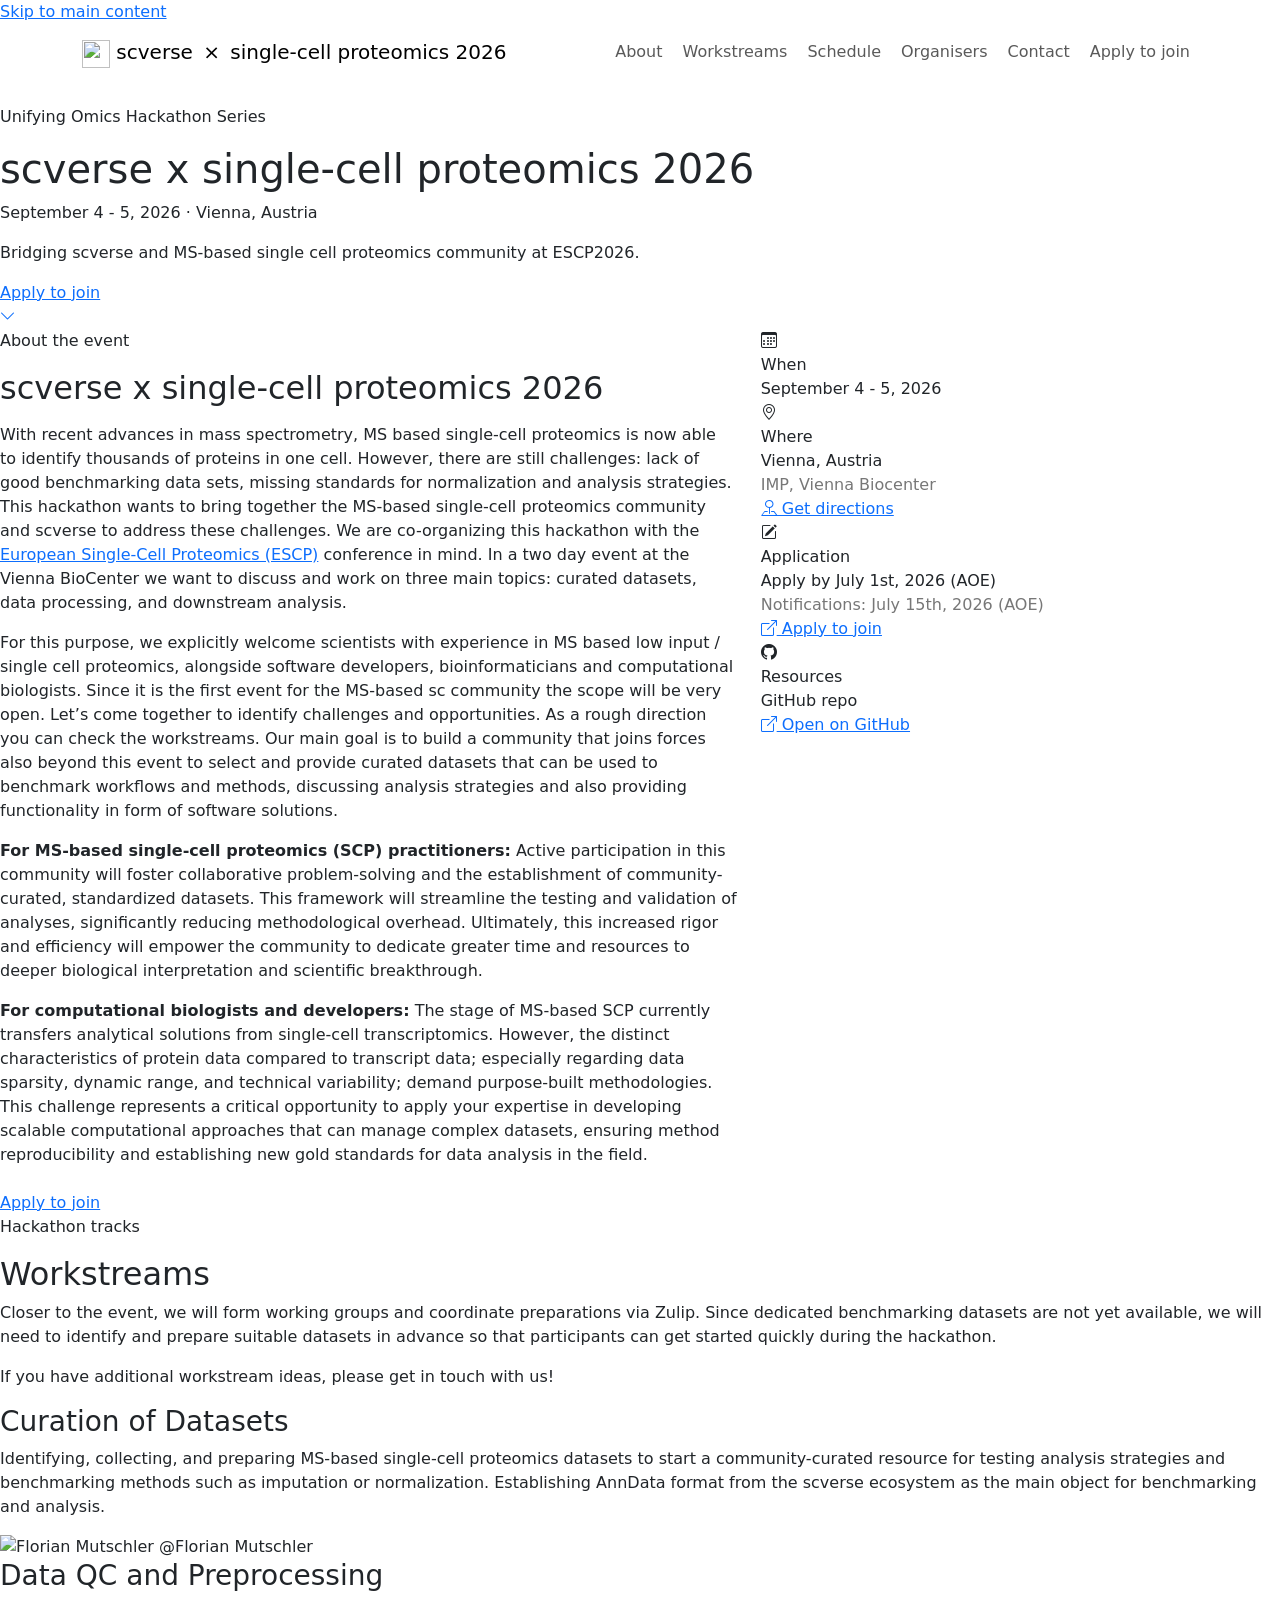
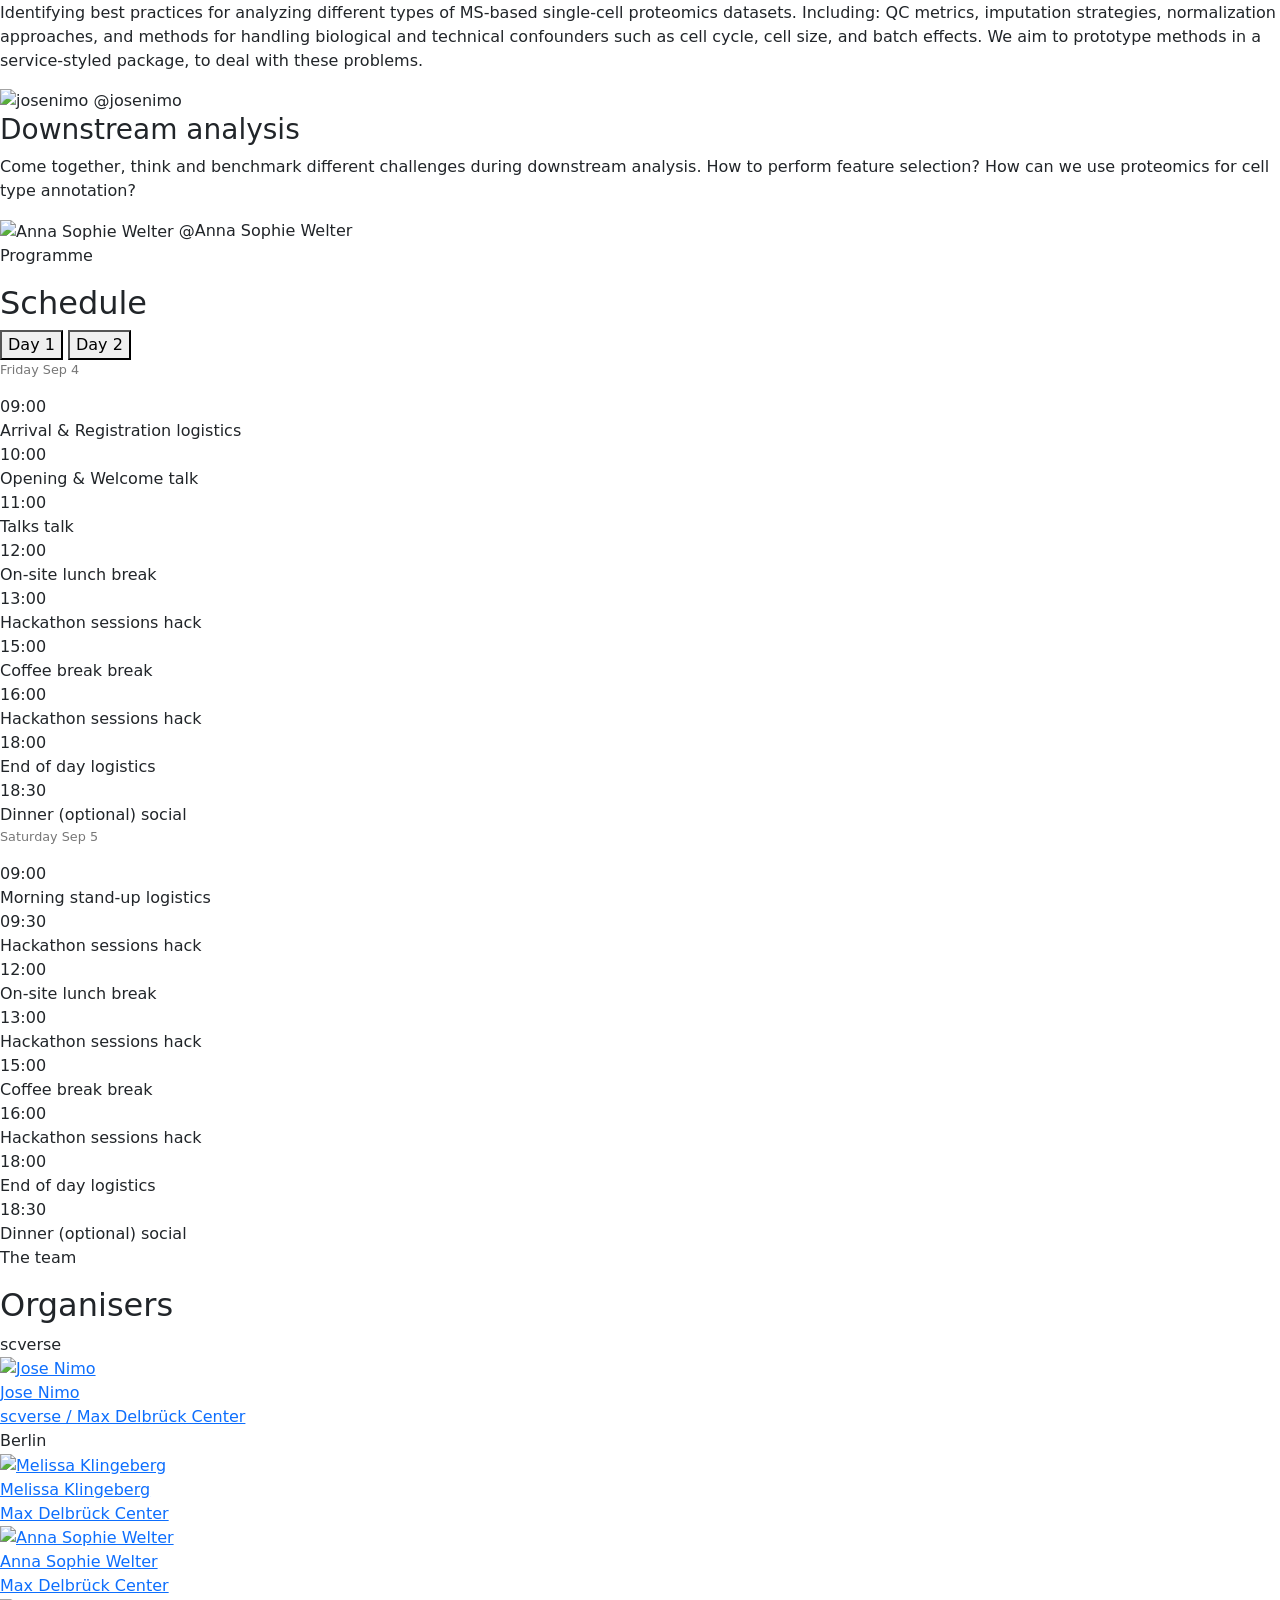
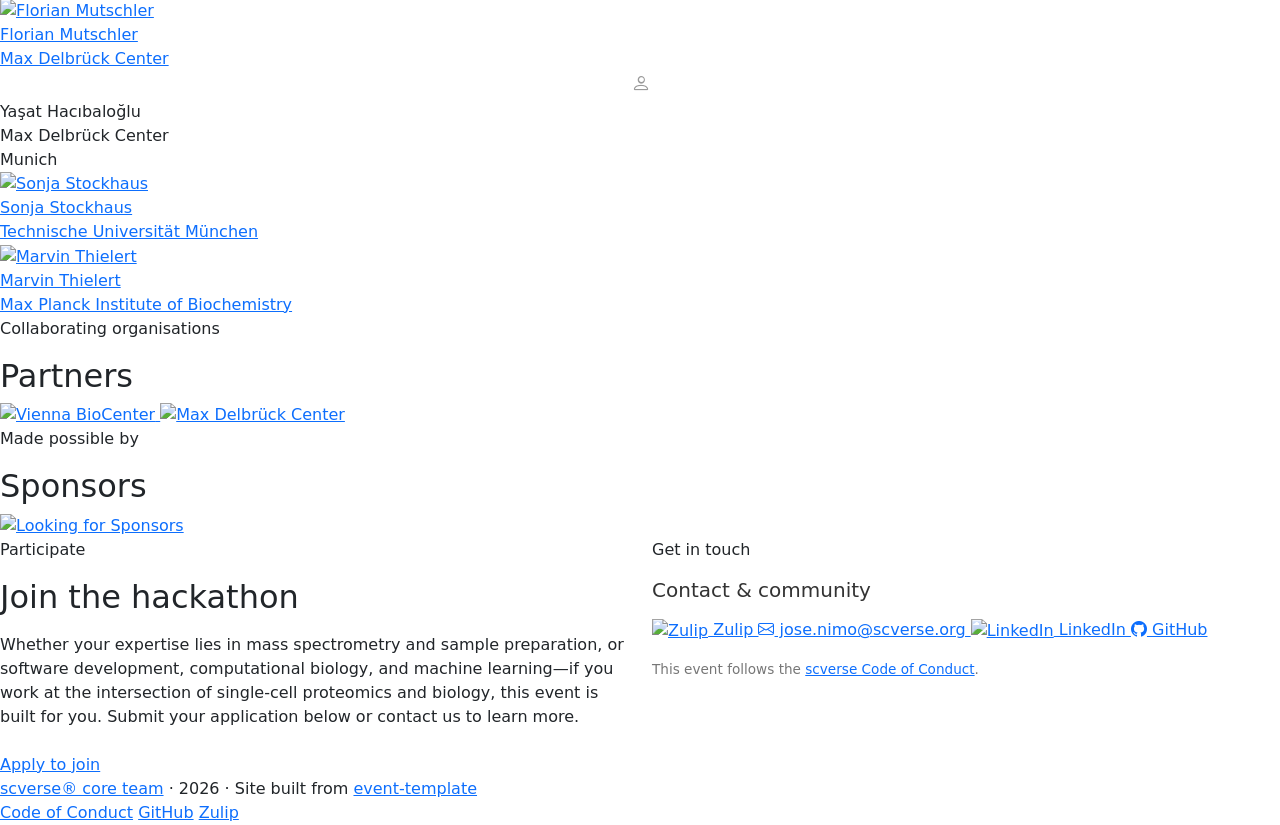
==== commit 01c6110a: "deploy: 0f18f59559912c21e6000ec8812578f2541ac859" ====
--- a/index.html
+++ b/index.html
@@ -4,7 +4,7 @@
 <span class=brand-event>single-cell proteomics 2026</span>
 </a><button class="navbar-toggler border-0" type=button data-bs-toggle=collapse data-bs-target=#site-nav-menu aria-controls=site-nav-menu aria-expanded=false aria-label="Toggle navigation">
 <span class=navbar-toggler-icon></span></button><div class="collapse navbar-collapse justify-content-end" id=site-nav-menu><ul class="navbar-nav gap-1 align-items-lg-center"><li class=nav-item><a class=nav-link href=#about>About</a></li><li class=nav-item><a class=nav-link href=#workstreams>Workstreams</a></li><li class=nav-item><a class=nav-link href=#schedule>Schedule</a></li><li class=nav-item><a class=nav-link href=#organisers>Organisers</a></li><li class=nav-item><a class=nav-link href=#contact>Contact</a></li><li class=nav-item><a class="nav-link nav-cta" href=https://luma.com/pwzuldwr>Apply to join</a></li></ul></div></nav></div></header><main id=main-content><section class=hero aria-label="Event hero"><div class=hero__bg></div><div class=hero__overlay aria-hidden=true></div><img class=hero__swirl src=/sc-proteomics2026/img/hero/newswirl.png alt aria-hidden=true loading=eager><div class=hero__content><p class=hero__series>Unifying Omics Hackathon Series</p><h1 class=hero__title>scverse x single-cell proteomics 2026</h1><p class=hero__meta>September 4 - 5, 2026
-· Vienna, Austria</p><p class=hero__tagline>Bridging scverse and single cell proteomics community.</p><div class=hero__actions><a href=https://luma.com/pwzuldwr class=btn-accent>Apply to join</a></div></div><a class=hero__scroll href=#about aria-label="Scroll to content"><i class="bi bi-chevron-down" aria-hidden=true></i></a></section><section id=about class=section><div class=section-inner><div class="row gy-4"><div class="col-12 col-lg-7"><p class=section-label>About the event</p><h2 class="section-title mb-3">scverse x single-cell proteomics 2026</h2><div class=section-body><p>With recent advances in mass spectrometry, MS based single-cell proteomics is now able to identify thousands of proteins in one cell. However, there are still challenges: lack of good benchmarking data sets, missing standards for normalization and analysis strategies. This hackathon wants to bring together the MS-based single-cell proteomics community and scverse to address these challenges. In a two day event at the Vienna BioCenter we want to discuss and work on three main topics: curated datasets, data processing, and downstream analysis.</p><p>For this purpose, we explicitly welcome scientists with experience in MS based low input / single cell proteomics, alongside software developers, bioinformaticians and computational biologists. Since it is the first event for the MS-based sc community the scope will be very open. Let’s come together to identify challenges and opportunities. As a rough direction you can check the workstreams. Our main goal is to build a community that joins forces also beyond this event to select and provide curated datasets that can be used to benchmark workflows and methods, discussing analysis strategies and also providing functionality in form of software solutions.</p><p><strong>For MS-based single-cell proteomics (SCP) practitioners:</strong> Active participation in this community will foster collaborative problem-solving and the establishment of community-curated, standardized datasets. This framework will streamline the testing and validation of analyses, significantly reducing methodological overhead. Ultimately, this increased rigor and efficiency will empower the community to dedicate greater time and resources to deeper biological interpretation and scientific breakthrough.</p><p><strong>For computational biologists and developers:</strong> The stage of MS-based SCP currently transfers analytical solutions from single-cell transcriptomics. However, the distinct characteristics of protein data compared to transcript data; especially regarding data sparsity, dynamic range, and technical variability; demand purpose-built methodologies. This challenge represents a critical opportunity to apply your expertise in developing scalable computational approaches that can manage complex datasets, ensuring method reproducibility and establishing new gold standards for data analysis in the field.</p></div><div class=mt-4><a href=https://luma.com/pwzuldwr class=btn-accent>Apply to join</a></div></div><div class="col-12 col-lg-5"><div class=facts-grid><div class=fact-card><div class=fact-card__icon><i class="bi bi-calendar3" aria-hidden=true></i></div><div class=fact-card__label>When</div><div class=fact-card__value>September 4 - 5, 2026</div></div><div class=fact-card><div class=fact-card__icon><i class="bi bi-geo-alt" aria-hidden=true></i></div><div class=fact-card__label>Where</div><div class=fact-card__value>Vienna, Austria<br><span style=font-weight:400;color:#777>IMP, Vienna Biocenter</span></div><a href=https://maps.app.goo.gl/YBPBS9eL61W3VcMS8 class=chip target=_blank rel=noopener><i class="bi bi-pin-map" aria-hidden=true></i> Get directions</a></div><div class=fact-card><div class=fact-card__icon><i class="bi bi-pencil-square" aria-hidden=true></i></div><div class=fact-card__label>Application</div><div class=fact-card__value>Apply by July 1st, 2026 (AOE)<br><span style=font-weight:400;color:#777>Notifications: July 15th, 2026 (AOE)</span></div><a href=https://luma.com/pwzuldwr class=chip target=_blank rel=noopener><i class="bi bi-box-arrow-up-right" aria-hidden=true></i> Apply to join</a></div><div class=fact-card><div class=fact-card__icon><i class="bi bi-github" aria-hidden=true></i></div><div class=fact-card__label>Resources</div><div class=fact-card__value>GitHub repo</div><a href=https://github.com/scverse/sc-proteomics2026 class=chip target=_blank rel=noopener><i class="bi bi-box-arrow-up-right" aria-hidden=true></i> Open on GitHub</a></div></div></div></div></div></section><section id=workstreams class="section section--alt"><div class=section-inner><div class=section-header><p class=section-label>Hackathon tracks</p><h2 class=section-title>Workstreams</h2></div><div class=section-intro><p>Closer to the event, we will form working groups and coordinate preparations via Zulip. Since dedicated benchmarking datasets are not yet available, we will need to identify and prepare suitable datasets in advance so that participants can get started quickly during the hackathon.</p><p>If you have additional workstream ideas, please get in touch with us!</p></div><div class=workstreams-grid><article class=workstream-card><h3 class=workstream-card__title>Curation of Datasets</h3><p class=workstream-card__desc>Identifying, collecting, and preparing MS-based single-cell proteomics datasets to start a community-curated resource for testing analysis strategies and benchmarking methods such as imputation or normalization. Establishing AnnData format from the scverse ecosystem as the main object for benchmarking and analysis.</p><div class=workstream-card__lead><img src="https://github.com/Florian%20Mutschler.png?size=48" alt="Florian Mutschler" loading=lazy>
+· Vienna, Austria</p><p class=hero__tagline>Bridging scverse and MS-based single cell proteomics community at ESCP2026.</p><div class=hero__actions><a href=https://luma.com/pwzuldwr class=btn-accent>Apply to join</a></div></div><a class=hero__scroll href=#about aria-label="Scroll to content"><i class="bi bi-chevron-down" aria-hidden=true></i></a></section><section id=about class=section><div class=section-inner><div class="row gy-4"><div class="col-12 col-lg-7"><p class=section-label>About the event</p><h2 class="section-title mb-3">scverse x single-cell proteomics 2026</h2><div class=section-body><p>With recent advances in mass spectrometry, MS based single-cell proteomics is now able to identify thousands of proteins in one cell. However, there are still challenges: lack of good benchmarking data sets, missing standards for normalization and analysis strategies. This hackathon wants to bring together the MS-based single-cell proteomics community and scverse to address these challenges. We are co-organizing this hackathon with the <a href=https://www.apma.at/7thescp/>European Single-Cell Proteomics (ESCP)</a> conference in mind. In a two day event at the Vienna BioCenter we want to discuss and work on three main topics: curated datasets, data processing, and downstream analysis.</p><p>For this purpose, we explicitly welcome scientists with experience in MS based low input / single cell proteomics, alongside software developers, bioinformaticians and computational biologists. Since it is the first event for the MS-based sc community the scope will be very open. Let’s come together to identify challenges and opportunities. As a rough direction you can check the workstreams. Our main goal is to build a community that joins forces also beyond this event to select and provide curated datasets that can be used to benchmark workflows and methods, discussing analysis strategies and also providing functionality in form of software solutions.</p><p><strong>For MS-based single-cell proteomics (SCP) practitioners:</strong> Active participation in this community will foster collaborative problem-solving and the establishment of community-curated, standardized datasets. This framework will streamline the testing and validation of analyses, significantly reducing methodological overhead. Ultimately, this increased rigor and efficiency will empower the community to dedicate greater time and resources to deeper biological interpretation and scientific breakthrough.</p><p><strong>For computational biologists and developers:</strong> The stage of MS-based SCP currently transfers analytical solutions from single-cell transcriptomics. However, the distinct characteristics of protein data compared to transcript data; especially regarding data sparsity, dynamic range, and technical variability; demand purpose-built methodologies. This challenge represents a critical opportunity to apply your expertise in developing scalable computational approaches that can manage complex datasets, ensuring method reproducibility and establishing new gold standards for data analysis in the field.</p></div><div class=mt-4><a href=https://luma.com/pwzuldwr class=btn-accent>Apply to join</a></div></div><div class="col-12 col-lg-5"><div class=facts-grid><div class=fact-card><div class=fact-card__icon><i class="bi bi-calendar3" aria-hidden=true></i></div><div class=fact-card__label>When</div><div class=fact-card__value>September 4 - 5, 2026</div></div><div class=fact-card><div class=fact-card__icon><i class="bi bi-geo-alt" aria-hidden=true></i></div><div class=fact-card__label>Where</div><div class=fact-card__value>Vienna, Austria<br><span style=font-weight:400;color:#777>IMP, Vienna Biocenter</span></div><a href=https://maps.app.goo.gl/YBPBS9eL61W3VcMS8 class=chip target=_blank rel=noopener><i class="bi bi-pin-map" aria-hidden=true></i> Get directions</a></div><div class=fact-card><div class=fact-card__icon><i class="bi bi-pencil-square" aria-hidden=true></i></div><div class=fact-card__label>Application</div><div class=fact-card__value>Apply by July 1st, 2026 (AOE)<br><span style=font-weight:400;color:#777>Notifications: July 15th, 2026 (AOE)</span></div><a href=https://luma.com/pwzuldwr class=chip target=_blank rel=noopener><i class="bi bi-box-arrow-up-right" aria-hidden=true></i> Apply to join</a></div><div class=fact-card><div class=fact-card__icon><i class="bi bi-github" aria-hidden=true></i></div><div class=fact-card__label>Resources</div><div class=fact-card__value>GitHub repo</div><a href=https://github.com/scverse/sc-proteomics2026 class=chip target=_blank rel=noopener><i class="bi bi-box-arrow-up-right" aria-hidden=true></i> Open on GitHub</a></div></div></div></div></div></section><section id=workstreams class="section section--alt"><div class=section-inner><div class=section-header><p class=section-label>Hackathon tracks</p><h2 class=section-title>Workstreams</h2></div><div class=section-intro><p>Closer to the event, we will form working groups and coordinate preparations via Zulip. Since dedicated benchmarking datasets are not yet available, we will need to identify and prepare suitable datasets in advance so that participants can get started quickly during the hackathon.</p><p>If you have additional workstream ideas, please get in touch with us!</p></div><div class=workstreams-grid><article class=workstream-card><h3 class=workstream-card__title>Curation of Datasets</h3><p class=workstream-card__desc>Identifying, collecting, and preparing MS-based single-cell proteomics datasets to start a community-curated resource for testing analysis strategies and benchmarking methods such as imputation or normalization. Establishing AnnData format from the scverse ecosystem as the main object for benchmarking and analysis.</p><div class=workstream-card__lead><img src="https://github.com/Florian%20Mutschler.png?size=48" alt="Florian Mutschler" loading=lazy>
 <span>@Florian Mutschler</span></div></article><article class=workstream-card><h3 class=workstream-card__title>Data QC and Preprocessing</h3><p class=workstream-card__desc>Identifying best practices for analyzing different types of MS-based single-cell proteomics datasets. Including: QC metrics, imputation strategies, normalization approaches, and methods for handling biological and technical confounders such as cell cycle, cell size, and batch effects. We aim to prototype methods in a service-styled package, to deal with these problems.</p><div class=workstream-card__lead><img src="https://github.com/josenimo.png?size=48" alt=josenimo loading=lazy>
 <span>@josenimo</span></div></article><article class=workstream-card><h3 class=workstream-card__title>Downstream analysis</h3><p class=workstream-card__desc>Come together, think and benchmark different challenges during downstream analysis. How to perform feature selection? How can we use proteomics for cell type annotation?</p><div class=workstream-card__lead><img src="https://github.com/Anna%20Sophie%20Welter.png?size=48" alt="Anna Sophie Welter" loading=lazy>
 <span>@Anna Sophie Welter</span></div></article></div></div></section><section id=schedule class=section><div class=section-inner><div class=section-header><p class=section-label>Programme</p><h2 class=section-title>Schedule</h2></div><div class=schedule-tabs role=tablist aria-label="Schedule days"><button class="schedule-tab active" role=tab aria-selected=true data-day=0>Day 1</button>
@@ -25,7 +25,7 @@
 <span class="schedule-item__badge schedule-item__badge--break">break</span></div></div><div class=schedule-item><span class=schedule-item__time>16:00</span><div class=schedule-item__body><span class=schedule-item__title>Hackathon sessions</span>
 <span class="schedule-item__badge schedule-item__badge--hack">hack</span></div></div><div class=schedule-item><span class=schedule-item__time>18:00</span><div class=schedule-item__body><span class=schedule-item__title>End of day</span>
 <span class="schedule-item__badge schedule-item__badge--logistics">logistics</span></div></div><div class=schedule-item><span class=schedule-item__time>18:30</span><div class=schedule-item__body><span class=schedule-item__title>Dinner (optional)</span>
-<span class="schedule-item__badge schedule-item__badge--social">social</span></div></div></div></div></section><section id=organisers class="section section--alt"><div class=section-inner><div class=section-header><p class=section-label>The team</p><h2 class=section-title>Organisers</h2></div><div class=organiser-group><div class=organiser-group__name>scverse</div><div class=organisers-grid><a href=https://github.com/josenimo class=organiser-card target=_blank rel=noopener><img class=organiser-card__avatar src="https://github.com/josenimo.png?size=80" alt="Jose Nimo" loading=lazy width=40 height=40><div><div class=organiser-card__name>Jose Nimo</div><div class=organiser-card__affiliation>scverse / Max Delbrück Center</div></div></a></div></div><div class=organiser-group><div class=organiser-group__name>Max Delbruck Center</div><div class=organisers-grid><div class=organiser-card><div class=organiser-card__avatar style=display:flex;align-items:center;justify-content:center><i class="bi bi-person" style=color:#999;font-size:1.2rem aria-hidden=true></i></div><div><div class=organiser-card__name>Melissa Klingeberg</div><div class=organiser-card__affiliation>Max Delbrück Center</div></div></div><div class=organiser-card><div class=organiser-card__avatar style=display:flex;align-items:center;justify-content:center><i class="bi bi-person" style=color:#999;font-size:1.2rem aria-hidden=true></i></div><div><div class=organiser-card__name>Anna Sophie Welter</div><div class=organiser-card__affiliation>Max Delbrück Center</div></div></div><div class=organiser-card><div class=organiser-card__avatar style=display:flex;align-items:center;justify-content:center><i class="bi bi-person" style=color:#999;font-size:1.2rem aria-hidden=true></i></div><div><div class=organiser-card__name>Florian Mutschler</div><div class=organiser-card__affiliation>Max Delbrück Center</div></div></div></div></div><div class=organiser-group><div class=organiser-group__name>Technische Universität München</div><div class=organisers-grid><a href=https://github.com/Sonja-Stockhaus class=organiser-card target=_blank rel=noopener><img class=organiser-card__avatar src="https://github.com/Sonja-Stockhaus.png?size=80" alt="Sonja Stockhaus" loading=lazy width=40 height=40><div><div class=organiser-card__name>Sonja Stockhaus</div><div class=organiser-card__affiliation>Technische Universität München</div></div></a></div></div></div></section><section id=partners class=section><div class=section-inner><div class=partners-sponsors-grid><div class=partners-sponsors-col><div class=section-header><p class=section-label>Collaborating organisations</p><h2 class=section-title>Partners</h2></div><div class=partners-grid><a href=https://www.viennabiocenter.org/ class=partner-item target=_blank rel=noopener title="Vienna BioCenter"><img src=/sc-proteomics2026/img/partners/VBC_LOGO_rgb.png alt="Vienna BioCenter" loading=lazy>
+<span class="schedule-item__badge schedule-item__badge--social">social</span></div></div></div></div></section><section id=organisers class="section section--alt"><div class=section-inner><div class=section-header><p class=section-label>The team</p><h2 class=section-title>Organisers</h2></div><div class=organiser-group><div class=organiser-group__name>scverse</div><div class=organisers-grid><a href=https://github.com/josenimo class=organiser-card target=_blank rel=noopener><img class=organiser-card__avatar src="https://github.com/josenimo.png?size=80" alt="Jose Nimo" loading=lazy width=40 height=40><div><div class=organiser-card__name>Jose Nimo</div><div class=organiser-card__affiliation>scverse / Max Delbrück Center</div></div></a></div></div><div class=organiser-group><div class=organiser-group__name>Berlin</div><div class=organisers-grid><a href=https://github.com/melissaklingeberg class=organiser-card target=_blank rel=noopener><img class=organiser-card__avatar src="https://github.com/melissaklingeberg.png?size=80" alt="Melissa Klingeberg" loading=lazy width=40 height=40><div><div class=organiser-card__name>Melissa Klingeberg</div><div class=organiser-card__affiliation>Max Delbrück Center</div></div></a><a href=https://github.com/annaw995 class=organiser-card target=_blank rel=noopener><img class=organiser-card__avatar src="https://github.com/annaw995.png?size=80" alt="Anna Sophie Welter" loading=lazy width=40 height=40><div><div class=organiser-card__name>Anna Sophie Welter</div><div class=organiser-card__affiliation>Max Delbrück Center</div></div></a><a href=https://github.com/FlorianMutschler class=organiser-card target=_blank rel=noopener><img class=organiser-card__avatar src="https://github.com/FlorianMutschler.png?size=80" alt="Florian Mutschler" loading=lazy width=40 height=40><div><div class=organiser-card__name>Florian Mutschler</div><div class=organiser-card__affiliation>Max Delbrück Center</div></div></a><div class=organiser-card><div class=organiser-card__avatar style=display:flex;align-items:center;justify-content:center><i class="bi bi-person" style=color:#999;font-size:1.2rem aria-hidden=true></i></div><div><div class=organiser-card__name>Yaşat Hacıbaloğlu</div><div class=organiser-card__affiliation>Max Delbrück Center</div></div></div></div></div><div class=organiser-group><div class=organiser-group__name>Munich</div><div class=organisers-grid><a href=https://github.com/Sonja-Stockhaus class=organiser-card target=_blank rel=noopener><img class=organiser-card__avatar src="https://github.com/Sonja-Stockhaus.png?size=80" alt="Sonja Stockhaus" loading=lazy width=40 height=40><div><div class=organiser-card__name>Sonja Stockhaus</div><div class=organiser-card__affiliation>Technische Universität München</div></div></a><a href=https://github.com/machth class=organiser-card target=_blank rel=noopener><img class=organiser-card__avatar src="https://github.com/machth.png?size=80" alt="Marvin Thielert" loading=lazy width=40 height=40><div><div class=organiser-card__name>Marvin Thielert</div><div class=organiser-card__affiliation>Max Planck Institute of Biochemistry</div></div></a></div></div></div></section><section id=partners class=section><div class=section-inner><div class=partners-sponsors-grid><div class=partners-sponsors-col><div class=section-header><p class=section-label>Collaborating organisations</p><h2 class=section-title>Partners</h2></div><div class=partners-grid><a href=https://www.viennabiocenter.org/ class=partner-item target=_blank rel=noopener title="Vienna BioCenter"><img src=/sc-proteomics2026/img/partners/VBC_LOGO_rgb.png alt="Vienna BioCenter" loading=lazy>
 </a><a href=https://www.mdc-berlin.de/ class=partner-item target=_blank rel=noopener title="Max Delbrück Center"><img src=/sc-proteomics2026/img/partners/MDC_logo_V1_RGB-blau.png alt="Max Delbrück Center" loading=lazy></a></div></div><div class=partners-sponsors-col><div class=section-header><p class=section-label>Made possible by</p><h2 class=section-title>Sponsors</h2></div><div class=sponsors-grid><a href class=sponsor-item target=_blank rel=noopener title="Looking for Sponsors"><img src=/sc-proteomics2026/ alt="Looking for Sponsors" loading=lazy></a></div></div></div></div></section><section id=contact class="section section--alt"><div class=section-inner><div class="row gy-4"><div class="col-12 col-md-6"><p class=section-label>Participate</p><h2 class="section-title mb-3">Join the hackathon</h2><div class=section-body><p>Whether your expertise lies in mass spectrometry and sample preparation, or software development, computational biology, and machine learning—if you work at the intersection of single-cell proteomics and biology, this event is built for you. Submit your application below or contact us to learn more.</p></div><div class=mt-4><a href=https://luma.com/pwzuldwr class=btn-accent>Apply to join</a></div></div><div class="col-12 col-md-6"><p class=section-label>Get in touch</p><h3 class="h5 mb-3" style=color:#333>Contact & community</h3><div class=contact-links><a href=https://scverse.zulipchat.com/#narrow/channel/600037-2026-09-Vienna-SCP-Hackathon class=contact-link target=_blank rel=noopener><img src=/sc-proteomics2026/img/social/zulip.svg alt=Zulip class=contact-link__logo> Zulip
 </a><a href=mailto:jose.nimo@scverse.org class=contact-link><i class="bi bi-envelope" aria-hidden=true></i> jose.nimo@scverse.org
 </a><a href=https://www.linkedin.com/company/scverse/ class=contact-link target=_blank rel=noopener><img src=/sc-proteomics2026/img/social/linkedin.svg alt=LinkedIn class=contact-link__logo> LinkedIn
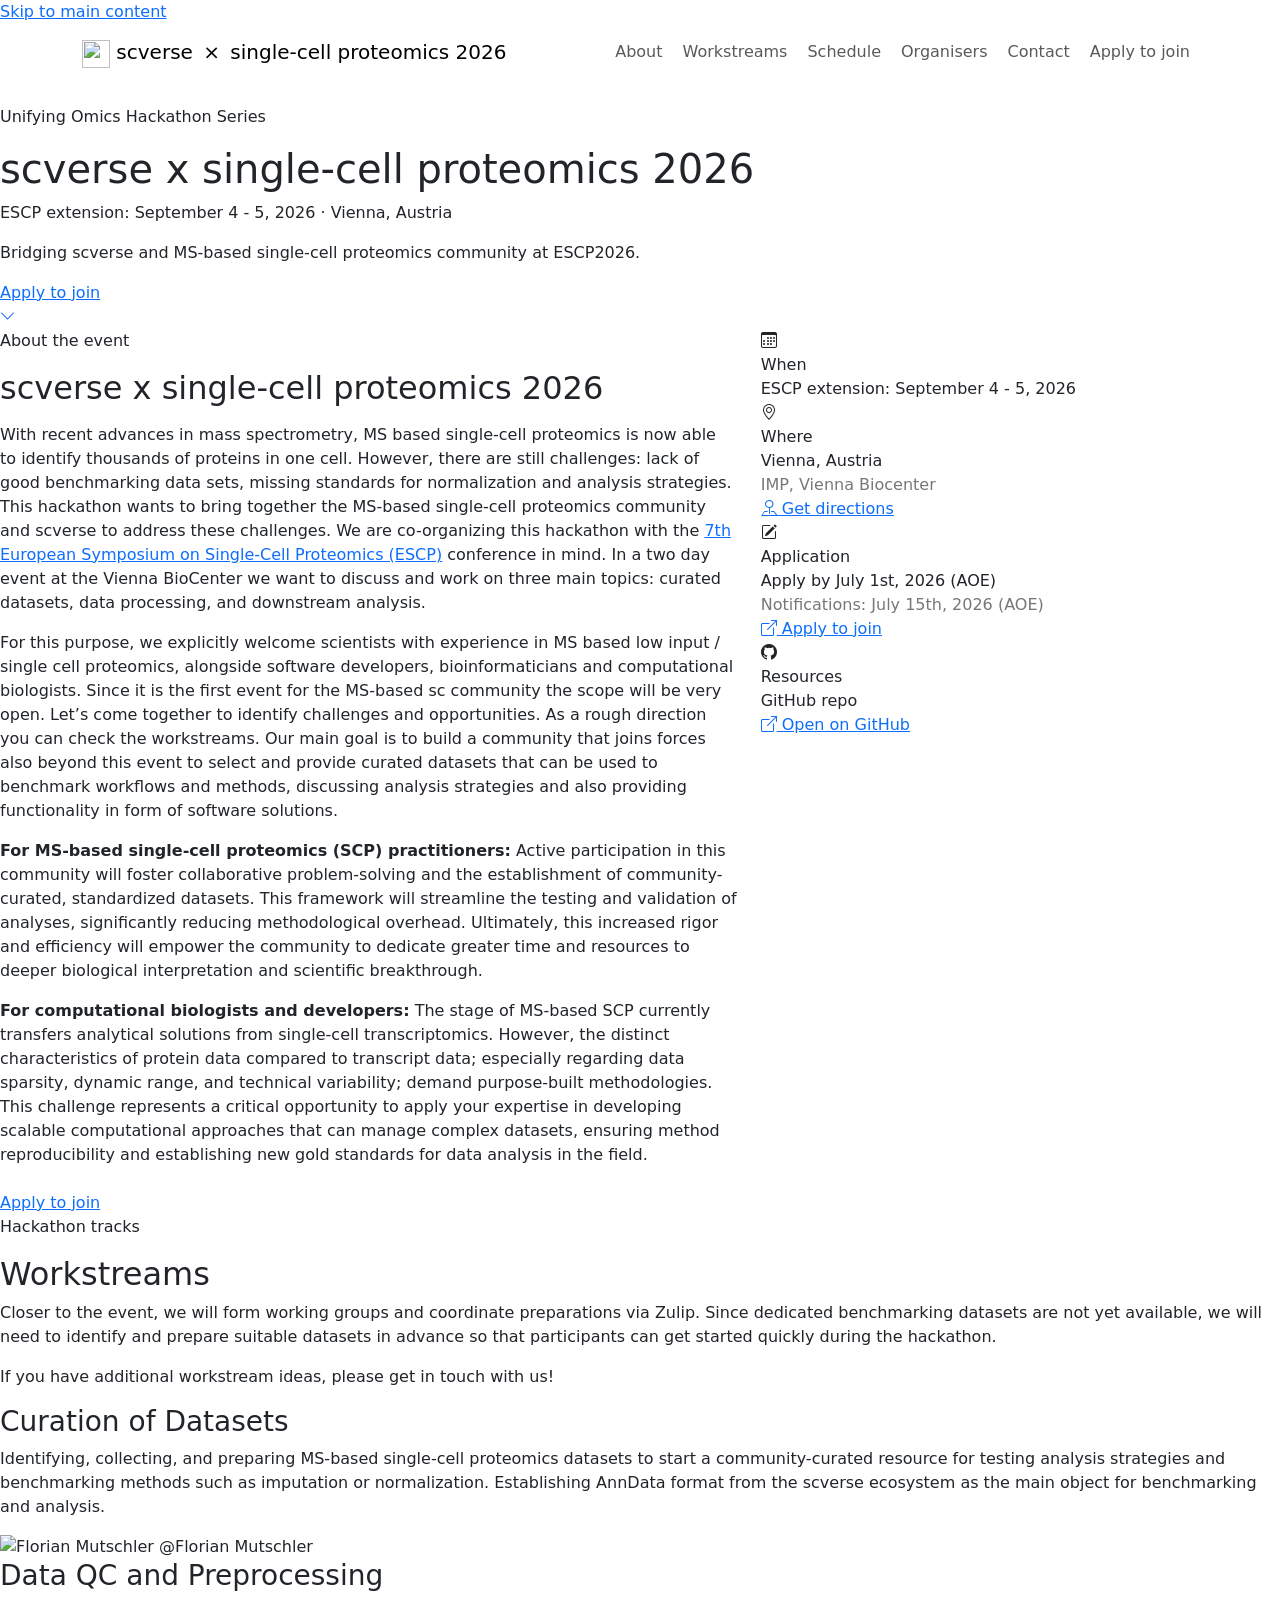
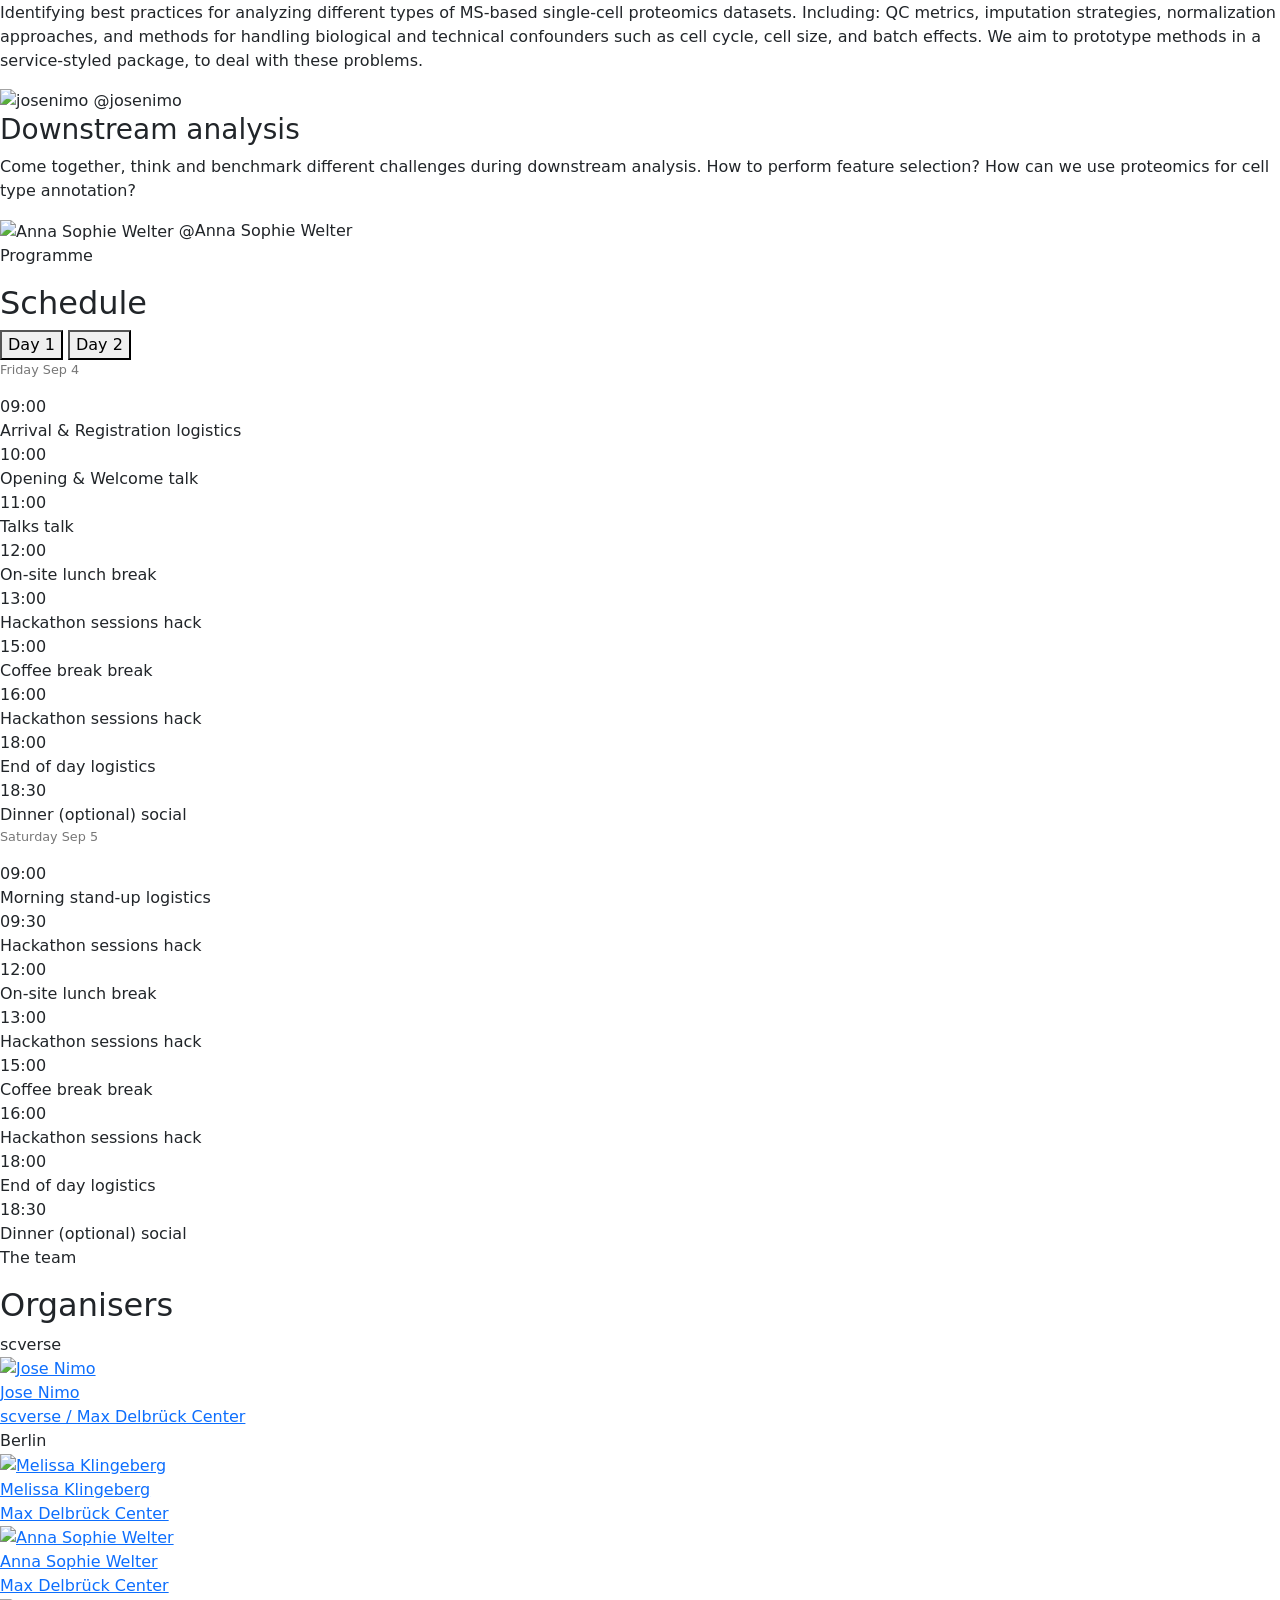
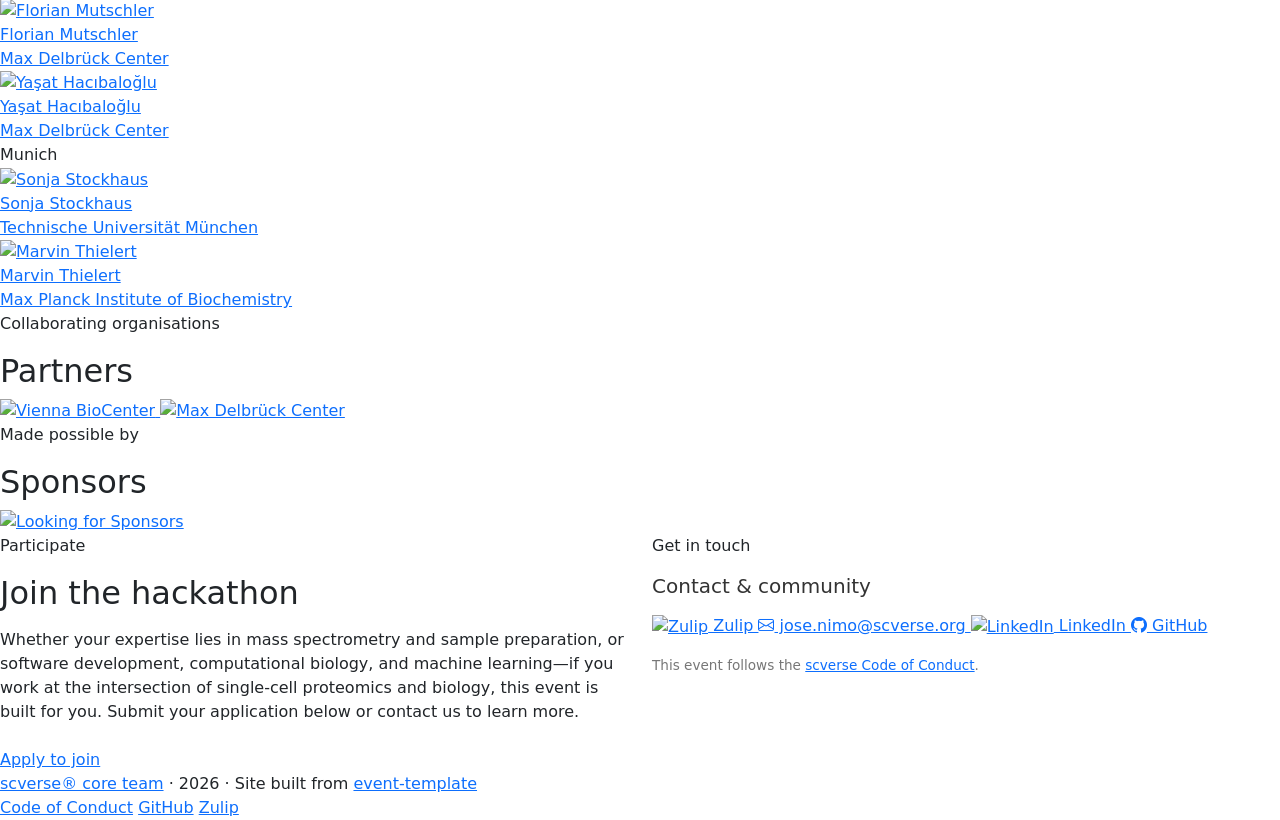
==== commit e2bd451c: "deploy: cc45d1997b5904fc6737de23d17791153345b9bb" ====
--- a/index.html
+++ b/index.html
@@ -3,8 +3,8 @@
 <span class="brand-separator mx-1">×</span>
 <span class=brand-event>single-cell proteomics 2026</span>
 </a><button class="navbar-toggler border-0" type=button data-bs-toggle=collapse data-bs-target=#site-nav-menu aria-controls=site-nav-menu aria-expanded=false aria-label="Toggle navigation">
-<span class=navbar-toggler-icon></span></button><div class="collapse navbar-collapse justify-content-end" id=site-nav-menu><ul class="navbar-nav gap-1 align-items-lg-center"><li class=nav-item><a class=nav-link href=#about>About</a></li><li class=nav-item><a class=nav-link href=#workstreams>Workstreams</a></li><li class=nav-item><a class=nav-link href=#schedule>Schedule</a></li><li class=nav-item><a class=nav-link href=#organisers>Organisers</a></li><li class=nav-item><a class=nav-link href=#contact>Contact</a></li><li class=nav-item><a class="nav-link nav-cta" href=https://luma.com/pwzuldwr>Apply to join</a></li></ul></div></nav></div></header><main id=main-content><section class=hero aria-label="Event hero"><div class=hero__bg></div><div class=hero__overlay aria-hidden=true></div><img class=hero__swirl src=/sc-proteomics2026/img/hero/newswirl.png alt aria-hidden=true loading=eager><div class=hero__content><p class=hero__series>Unifying Omics Hackathon Series</p><h1 class=hero__title>scverse x single-cell proteomics 2026</h1><p class=hero__meta>September 4 - 5, 2026
-· Vienna, Austria</p><p class=hero__tagline>Bridging scverse and MS-based single cell proteomics community at ESCP2026.</p><div class=hero__actions><a href=https://luma.com/pwzuldwr class=btn-accent>Apply to join</a></div></div><a class=hero__scroll href=#about aria-label="Scroll to content"><i class="bi bi-chevron-down" aria-hidden=true></i></a></section><section id=about class=section><div class=section-inner><div class="row gy-4"><div class="col-12 col-lg-7"><p class=section-label>About the event</p><h2 class="section-title mb-3">scverse x single-cell proteomics 2026</h2><div class=section-body><p>With recent advances in mass spectrometry, MS based single-cell proteomics is now able to identify thousands of proteins in one cell. However, there are still challenges: lack of good benchmarking data sets, missing standards for normalization and analysis strategies. This hackathon wants to bring together the MS-based single-cell proteomics community and scverse to address these challenges. We are co-organizing this hackathon with the <a href=https://www.apma.at/7thescp/>European Single-Cell Proteomics (ESCP)</a> conference in mind. In a two day event at the Vienna BioCenter we want to discuss and work on three main topics: curated datasets, data processing, and downstream analysis.</p><p>For this purpose, we explicitly welcome scientists with experience in MS based low input / single cell proteomics, alongside software developers, bioinformaticians and computational biologists. Since it is the first event for the MS-based sc community the scope will be very open. Let’s come together to identify challenges and opportunities. As a rough direction you can check the workstreams. Our main goal is to build a community that joins forces also beyond this event to select and provide curated datasets that can be used to benchmark workflows and methods, discussing analysis strategies and also providing functionality in form of software solutions.</p><p><strong>For MS-based single-cell proteomics (SCP) practitioners:</strong> Active participation in this community will foster collaborative problem-solving and the establishment of community-curated, standardized datasets. This framework will streamline the testing and validation of analyses, significantly reducing methodological overhead. Ultimately, this increased rigor and efficiency will empower the community to dedicate greater time and resources to deeper biological interpretation and scientific breakthrough.</p><p><strong>For computational biologists and developers:</strong> The stage of MS-based SCP currently transfers analytical solutions from single-cell transcriptomics. However, the distinct characteristics of protein data compared to transcript data; especially regarding data sparsity, dynamic range, and technical variability; demand purpose-built methodologies. This challenge represents a critical opportunity to apply your expertise in developing scalable computational approaches that can manage complex datasets, ensuring method reproducibility and establishing new gold standards for data analysis in the field.</p></div><div class=mt-4><a href=https://luma.com/pwzuldwr class=btn-accent>Apply to join</a></div></div><div class="col-12 col-lg-5"><div class=facts-grid><div class=fact-card><div class=fact-card__icon><i class="bi bi-calendar3" aria-hidden=true></i></div><div class=fact-card__label>When</div><div class=fact-card__value>September 4 - 5, 2026</div></div><div class=fact-card><div class=fact-card__icon><i class="bi bi-geo-alt" aria-hidden=true></i></div><div class=fact-card__label>Where</div><div class=fact-card__value>Vienna, Austria<br><span style=font-weight:400;color:#777>IMP, Vienna Biocenter</span></div><a href=https://maps.app.goo.gl/YBPBS9eL61W3VcMS8 class=chip target=_blank rel=noopener><i class="bi bi-pin-map" aria-hidden=true></i> Get directions</a></div><div class=fact-card><div class=fact-card__icon><i class="bi bi-pencil-square" aria-hidden=true></i></div><div class=fact-card__label>Application</div><div class=fact-card__value>Apply by July 1st, 2026 (AOE)<br><span style=font-weight:400;color:#777>Notifications: July 15th, 2026 (AOE)</span></div><a href=https://luma.com/pwzuldwr class=chip target=_blank rel=noopener><i class="bi bi-box-arrow-up-right" aria-hidden=true></i> Apply to join</a></div><div class=fact-card><div class=fact-card__icon><i class="bi bi-github" aria-hidden=true></i></div><div class=fact-card__label>Resources</div><div class=fact-card__value>GitHub repo</div><a href=https://github.com/scverse/sc-proteomics2026 class=chip target=_blank rel=noopener><i class="bi bi-box-arrow-up-right" aria-hidden=true></i> Open on GitHub</a></div></div></div></div></div></section><section id=workstreams class="section section--alt"><div class=section-inner><div class=section-header><p class=section-label>Hackathon tracks</p><h2 class=section-title>Workstreams</h2></div><div class=section-intro><p>Closer to the event, we will form working groups and coordinate preparations via Zulip. Since dedicated benchmarking datasets are not yet available, we will need to identify and prepare suitable datasets in advance so that participants can get started quickly during the hackathon.</p><p>If you have additional workstream ideas, please get in touch with us!</p></div><div class=workstreams-grid><article class=workstream-card><h3 class=workstream-card__title>Curation of Datasets</h3><p class=workstream-card__desc>Identifying, collecting, and preparing MS-based single-cell proteomics datasets to start a community-curated resource for testing analysis strategies and benchmarking methods such as imputation or normalization. Establishing AnnData format from the scverse ecosystem as the main object for benchmarking and analysis.</p><div class=workstream-card__lead><img src="https://github.com/Florian%20Mutschler.png?size=48" alt="Florian Mutschler" loading=lazy>
+<span class=navbar-toggler-icon></span></button><div class="collapse navbar-collapse justify-content-end" id=site-nav-menu><ul class="navbar-nav gap-1 align-items-lg-center"><li class=nav-item><a class=nav-link href=#about>About</a></li><li class=nav-item><a class=nav-link href=#workstreams>Workstreams</a></li><li class=nav-item><a class=nav-link href=#schedule>Schedule</a></li><li class=nav-item><a class=nav-link href=#organisers>Organisers</a></li><li class=nav-item><a class=nav-link href=#contact>Contact</a></li><li class=nav-item><a class="nav-link nav-cta" href=https://luma.com/pwzuldwr>Apply to join</a></li></ul></div></nav></div></header><main id=main-content><section class=hero aria-label="Event hero"><div class=hero__bg></div><div class=hero__overlay aria-hidden=true></div><img class=hero__swirl src=/sc-proteomics2026/img/hero/newswirl.png alt aria-hidden=true loading=eager><div class=hero__content><p class=hero__series>Unifying Omics Hackathon Series</p><h1 class=hero__title>scverse x single-cell proteomics 2026</h1><p class=hero__meta>ESCP extension: September 4 - 5, 2026
+· Vienna, Austria</p><p class=hero__tagline>Bridging scverse and MS-based single-cell proteomics community at ESCP2026.</p><div class=hero__actions><a href=https://luma.com/pwzuldwr class=btn-accent>Apply to join</a></div></div><a class=hero__scroll href=#about aria-label="Scroll to content"><i class="bi bi-chevron-down" aria-hidden=true></i></a></section><section id=about class=section><div class=section-inner><div class="row gy-4"><div class="col-12 col-lg-7"><p class=section-label>About the event</p><h2 class="section-title mb-3">scverse x single-cell proteomics 2026</h2><div class=section-body><p>With recent advances in mass spectrometry, MS based single-cell proteomics is now able to identify thousands of proteins in one cell. However, there are still challenges: lack of good benchmarking data sets, missing standards for normalization and analysis strategies. This hackathon wants to bring together the MS-based single-cell proteomics community and scverse to address these challenges. We are co-organizing this hackathon with the <a href=https://www.apma.at/7thescp/>7th European Symposium on Single-Cell Proteomics (ESCP)</a> conference in mind. In a two day event at the Vienna BioCenter we want to discuss and work on three main topics: curated datasets, data processing, and downstream analysis.</p><p>For this purpose, we explicitly welcome scientists with experience in MS based low input / single cell proteomics, alongside software developers, bioinformaticians and computational biologists. Since it is the first event for the MS-based sc community the scope will be very open. Let’s come together to identify challenges and opportunities. As a rough direction you can check the workstreams. Our main goal is to build a community that joins forces also beyond this event to select and provide curated datasets that can be used to benchmark workflows and methods, discussing analysis strategies and also providing functionality in form of software solutions.</p><p><strong>For MS-based single-cell proteomics (SCP) practitioners:</strong> Active participation in this community will foster collaborative problem-solving and the establishment of community-curated, standardized datasets. This framework will streamline the testing and validation of analyses, significantly reducing methodological overhead. Ultimately, this increased rigor and efficiency will empower the community to dedicate greater time and resources to deeper biological interpretation and scientific breakthrough.</p><p><strong>For computational biologists and developers:</strong> The stage of MS-based SCP currently transfers analytical solutions from single-cell transcriptomics. However, the distinct characteristics of protein data compared to transcript data; especially regarding data sparsity, dynamic range, and technical variability; demand purpose-built methodologies. This challenge represents a critical opportunity to apply your expertise in developing scalable computational approaches that can manage complex datasets, ensuring method reproducibility and establishing new gold standards for data analysis in the field.</p></div><div class=mt-4><a href=https://luma.com/pwzuldwr class=btn-accent>Apply to join</a></div></div><div class="col-12 col-lg-5"><div class=facts-grid><div class=fact-card><div class=fact-card__icon><i class="bi bi-calendar3" aria-hidden=true></i></div><div class=fact-card__label>When</div><div class=fact-card__value>ESCP extension: September 4 - 5, 2026</div></div><div class=fact-card><div class=fact-card__icon><i class="bi bi-geo-alt" aria-hidden=true></i></div><div class=fact-card__label>Where</div><div class=fact-card__value>Vienna, Austria<br><span style=font-weight:400;color:#777>IMP, Vienna Biocenter</span></div><a href=https://maps.app.goo.gl/YBPBS9eL61W3VcMS8 class=chip target=_blank rel=noopener><i class="bi bi-pin-map" aria-hidden=true></i> Get directions</a></div><div class=fact-card><div class=fact-card__icon><i class="bi bi-pencil-square" aria-hidden=true></i></div><div class=fact-card__label>Application</div><div class=fact-card__value>Apply by July 1st, 2026 (AOE)<br><span style=font-weight:400;color:#777>Notifications: July 15th, 2026 (AOE)</span></div><a href=https://luma.com/pwzuldwr class=chip target=_blank rel=noopener><i class="bi bi-box-arrow-up-right" aria-hidden=true></i> Apply to join</a></div><div class=fact-card><div class=fact-card__icon><i class="bi bi-github" aria-hidden=true></i></div><div class=fact-card__label>Resources</div><div class=fact-card__value>GitHub repo</div><a href=https://github.com/scverse/sc-proteomics2026 class=chip target=_blank rel=noopener><i class="bi bi-box-arrow-up-right" aria-hidden=true></i> Open on GitHub</a></div></div></div></div></div></section><section id=workstreams class="section section--alt"><div class=section-inner><div class=section-header><p class=section-label>Hackathon tracks</p><h2 class=section-title>Workstreams</h2></div><div class=section-intro><p>Closer to the event, we will form working groups and coordinate preparations via Zulip. Since dedicated benchmarking datasets are not yet available, we will need to identify and prepare suitable datasets in advance so that participants can get started quickly during the hackathon.</p><p>If you have additional workstream ideas, please get in touch with us!</p></div><div class=workstreams-grid><article class=workstream-card><h3 class=workstream-card__title>Curation of Datasets</h3><p class=workstream-card__desc>Identifying, collecting, and preparing MS-based single-cell proteomics datasets to start a community-curated resource for testing analysis strategies and benchmarking methods such as imputation or normalization. Establishing AnnData format from the scverse ecosystem as the main object for benchmarking and analysis.</p><div class=workstream-card__lead><img src="https://github.com/Florian%20Mutschler.png?size=48" alt="Florian Mutschler" loading=lazy>
 <span>@Florian Mutschler</span></div></article><article class=workstream-card><h3 class=workstream-card__title>Data QC and Preprocessing</h3><p class=workstream-card__desc>Identifying best practices for analyzing different types of MS-based single-cell proteomics datasets. Including: QC metrics, imputation strategies, normalization approaches, and methods for handling biological and technical confounders such as cell cycle, cell size, and batch effects. We aim to prototype methods in a service-styled package, to deal with these problems.</p><div class=workstream-card__lead><img src="https://github.com/josenimo.png?size=48" alt=josenimo loading=lazy>
 <span>@josenimo</span></div></article><article class=workstream-card><h3 class=workstream-card__title>Downstream analysis</h3><p class=workstream-card__desc>Come together, think and benchmark different challenges during downstream analysis. How to perform feature selection? How can we use proteomics for cell type annotation?</p><div class=workstream-card__lead><img src="https://github.com/Anna%20Sophie%20Welter.png?size=48" alt="Anna Sophie Welter" loading=lazy>
 <span>@Anna Sophie Welter</span></div></article></div></div></section><section id=schedule class=section><div class=section-inner><div class=section-header><p class=section-label>Programme</p><h2 class=section-title>Schedule</h2></div><div class=schedule-tabs role=tablist aria-label="Schedule days"><button class="schedule-tab active" role=tab aria-selected=true data-day=0>Day 1</button>
@@ -25,7 +25,7 @@
 <span class="schedule-item__badge schedule-item__badge--break">break</span></div></div><div class=schedule-item><span class=schedule-item__time>16:00</span><div class=schedule-item__body><span class=schedule-item__title>Hackathon sessions</span>
 <span class="schedule-item__badge schedule-item__badge--hack">hack</span></div></div><div class=schedule-item><span class=schedule-item__time>18:00</span><div class=schedule-item__body><span class=schedule-item__title>End of day</span>
 <span class="schedule-item__badge schedule-item__badge--logistics">logistics</span></div></div><div class=schedule-item><span class=schedule-item__time>18:30</span><div class=schedule-item__body><span class=schedule-item__title>Dinner (optional)</span>
-<span class="schedule-item__badge schedule-item__badge--social">social</span></div></div></div></div></section><section id=organisers class="section section--alt"><div class=section-inner><div class=section-header><p class=section-label>The team</p><h2 class=section-title>Organisers</h2></div><div class=organiser-group><div class=organiser-group__name>scverse</div><div class=organisers-grid><a href=https://github.com/josenimo class=organiser-card target=_blank rel=noopener><img class=organiser-card__avatar src="https://github.com/josenimo.png?size=80" alt="Jose Nimo" loading=lazy width=40 height=40><div><div class=organiser-card__name>Jose Nimo</div><div class=organiser-card__affiliation>scverse / Max Delbrück Center</div></div></a></div></div><div class=organiser-group><div class=organiser-group__name>Berlin</div><div class=organisers-grid><a href=https://github.com/melissaklingeberg class=organiser-card target=_blank rel=noopener><img class=organiser-card__avatar src="https://github.com/melissaklingeberg.png?size=80" alt="Melissa Klingeberg" loading=lazy width=40 height=40><div><div class=organiser-card__name>Melissa Klingeberg</div><div class=organiser-card__affiliation>Max Delbrück Center</div></div></a><a href=https://github.com/annaw995 class=organiser-card target=_blank rel=noopener><img class=organiser-card__avatar src="https://github.com/annaw995.png?size=80" alt="Anna Sophie Welter" loading=lazy width=40 height=40><div><div class=organiser-card__name>Anna Sophie Welter</div><div class=organiser-card__affiliation>Max Delbrück Center</div></div></a><a href=https://github.com/FlorianMutschler class=organiser-card target=_blank rel=noopener><img class=organiser-card__avatar src="https://github.com/FlorianMutschler.png?size=80" alt="Florian Mutschler" loading=lazy width=40 height=40><div><div class=organiser-card__name>Florian Mutschler</div><div class=organiser-card__affiliation>Max Delbrück Center</div></div></a><div class=organiser-card><div class=organiser-card__avatar style=display:flex;align-items:center;justify-content:center><i class="bi bi-person" style=color:#999;font-size:1.2rem aria-hidden=true></i></div><div><div class=organiser-card__name>Yaşat Hacıbaloğlu</div><div class=organiser-card__affiliation>Max Delbrück Center</div></div></div></div></div><div class=organiser-group><div class=organiser-group__name>Munich</div><div class=organisers-grid><a href=https://github.com/Sonja-Stockhaus class=organiser-card target=_blank rel=noopener><img class=organiser-card__avatar src="https://github.com/Sonja-Stockhaus.png?size=80" alt="Sonja Stockhaus" loading=lazy width=40 height=40><div><div class=organiser-card__name>Sonja Stockhaus</div><div class=organiser-card__affiliation>Technische Universität München</div></div></a><a href=https://github.com/machth class=organiser-card target=_blank rel=noopener><img class=organiser-card__avatar src="https://github.com/machth.png?size=80" alt="Marvin Thielert" loading=lazy width=40 height=40><div><div class=organiser-card__name>Marvin Thielert</div><div class=organiser-card__affiliation>Max Planck Institute of Biochemistry</div></div></a></div></div></div></section><section id=partners class=section><div class=section-inner><div class=partners-sponsors-grid><div class=partners-sponsors-col><div class=section-header><p class=section-label>Collaborating organisations</p><h2 class=section-title>Partners</h2></div><div class=partners-grid><a href=https://www.viennabiocenter.org/ class=partner-item target=_blank rel=noopener title="Vienna BioCenter"><img src=/sc-proteomics2026/img/partners/VBC_LOGO_rgb.png alt="Vienna BioCenter" loading=lazy>
+<span class="schedule-item__badge schedule-item__badge--social">social</span></div></div></div></div></section><section id=organisers class="section section--alt"><div class=section-inner><div class=section-header><p class=section-label>The team</p><h2 class=section-title>Organisers</h2></div><div class=organiser-group><div class=organiser-group__name>scverse</div><div class=organisers-grid><a href=https://github.com/josenimo class=organiser-card target=_blank rel=noopener><img class=organiser-card__avatar src="https://github.com/josenimo.png?size=80" alt="Jose Nimo" loading=lazy width=40 height=40><div><div class=organiser-card__name>Jose Nimo</div><div class=organiser-card__affiliation>scverse / Max Delbrück Center</div></div></a></div></div><div class=organiser-group><div class=organiser-group__name>Berlin</div><div class=organisers-grid><a href=https://github.com/melissaklingeberg class=organiser-card target=_blank rel=noopener><img class=organiser-card__avatar src="https://github.com/melissaklingeberg.png?size=80" alt="Melissa Klingeberg" loading=lazy width=40 height=40><div><div class=organiser-card__name>Melissa Klingeberg</div><div class=organiser-card__affiliation>Max Delbrück Center</div></div></a><a href=https://github.com/annaw995 class=organiser-card target=_blank rel=noopener><img class=organiser-card__avatar src="https://github.com/annaw995.png?size=80" alt="Anna Sophie Welter" loading=lazy width=40 height=40><div><div class=organiser-card__name>Anna Sophie Welter</div><div class=organiser-card__affiliation>Max Delbrück Center</div></div></a><a href=https://github.com/FlorianMutschler class=organiser-card target=_blank rel=noopener><img class=organiser-card__avatar src="https://github.com/FlorianMutschler.png?size=80" alt="Florian Mutschler" loading=lazy width=40 height=40><div><div class=organiser-card__name>Florian Mutschler</div><div class=organiser-card__affiliation>Max Delbrück Center</div></div></a><a href=https://github.com/yasathac class=organiser-card target=_blank rel=noopener><img class=organiser-card__avatar src="https://github.com/yasathac.png?size=80" alt="Yaşat Hacıbaloğlu" loading=lazy width=40 height=40><div><div class=organiser-card__name>Yaşat Hacıbaloğlu</div><div class=organiser-card__affiliation>Max Delbrück Center</div></div></a></div></div><div class=organiser-group><div class=organiser-group__name>Munich</div><div class=organisers-grid><a href=https://github.com/Sonja-Stockhaus class=organiser-card target=_blank rel=noopener><img class=organiser-card__avatar src="https://github.com/Sonja-Stockhaus.png?size=80" alt="Sonja Stockhaus" loading=lazy width=40 height=40><div><div class=organiser-card__name>Sonja Stockhaus</div><div class=organiser-card__affiliation>Technische Universität München</div></div></a><a href=https://github.com/machth class=organiser-card target=_blank rel=noopener><img class=organiser-card__avatar src="https://github.com/machth.png?size=80" alt="Marvin Thielert" loading=lazy width=40 height=40><div><div class=organiser-card__name>Marvin Thielert</div><div class=organiser-card__affiliation>Max Planck Institute of Biochemistry</div></div></a></div></div></div></section><section id=partners class=section><div class=section-inner><div class=partners-sponsors-grid><div class=partners-sponsors-col><div class=section-header><p class=section-label>Collaborating organisations</p><h2 class=section-title>Partners</h2></div><div class=partners-grid><a href=https://www.viennabiocenter.org/ class=partner-item target=_blank rel=noopener title="Vienna BioCenter"><img src=/sc-proteomics2026/img/partners/VBC_LOGO_rgb.png alt="Vienna BioCenter" loading=lazy>
 </a><a href=https://www.mdc-berlin.de/ class=partner-item target=_blank rel=noopener title="Max Delbrück Center"><img src=/sc-proteomics2026/img/partners/MDC_logo_V1_RGB-blau.png alt="Max Delbrück Center" loading=lazy></a></div></div><div class=partners-sponsors-col><div class=section-header><p class=section-label>Made possible by</p><h2 class=section-title>Sponsors</h2></div><div class=sponsors-grid><a href class=sponsor-item target=_blank rel=noopener title="Looking for Sponsors"><img src=/sc-proteomics2026/ alt="Looking for Sponsors" loading=lazy></a></div></div></div></div></section><section id=contact class="section section--alt"><div class=section-inner><div class="row gy-4"><div class="col-12 col-md-6"><p class=section-label>Participate</p><h2 class="section-title mb-3">Join the hackathon</h2><div class=section-body><p>Whether your expertise lies in mass spectrometry and sample preparation, or software development, computational biology, and machine learning—if you work at the intersection of single-cell proteomics and biology, this event is built for you. Submit your application below or contact us to learn more.</p></div><div class=mt-4><a href=https://luma.com/pwzuldwr class=btn-accent>Apply to join</a></div></div><div class="col-12 col-md-6"><p class=section-label>Get in touch</p><h3 class="h5 mb-3" style=color:#333>Contact & community</h3><div class=contact-links><a href=https://scverse.zulipchat.com/#narrow/channel/600037-2026-09-Vienna-SCP-Hackathon class=contact-link target=_blank rel=noopener><img src=/sc-proteomics2026/img/social/zulip.svg alt=Zulip class=contact-link__logo> Zulip
 </a><a href=mailto:jose.nimo@scverse.org class=contact-link><i class="bi bi-envelope" aria-hidden=true></i> jose.nimo@scverse.org
 </a><a href=https://www.linkedin.com/company/scverse/ class=contact-link target=_blank rel=noopener><img src=/sc-proteomics2026/img/social/linkedin.svg alt=LinkedIn class=contact-link__logo> LinkedIn
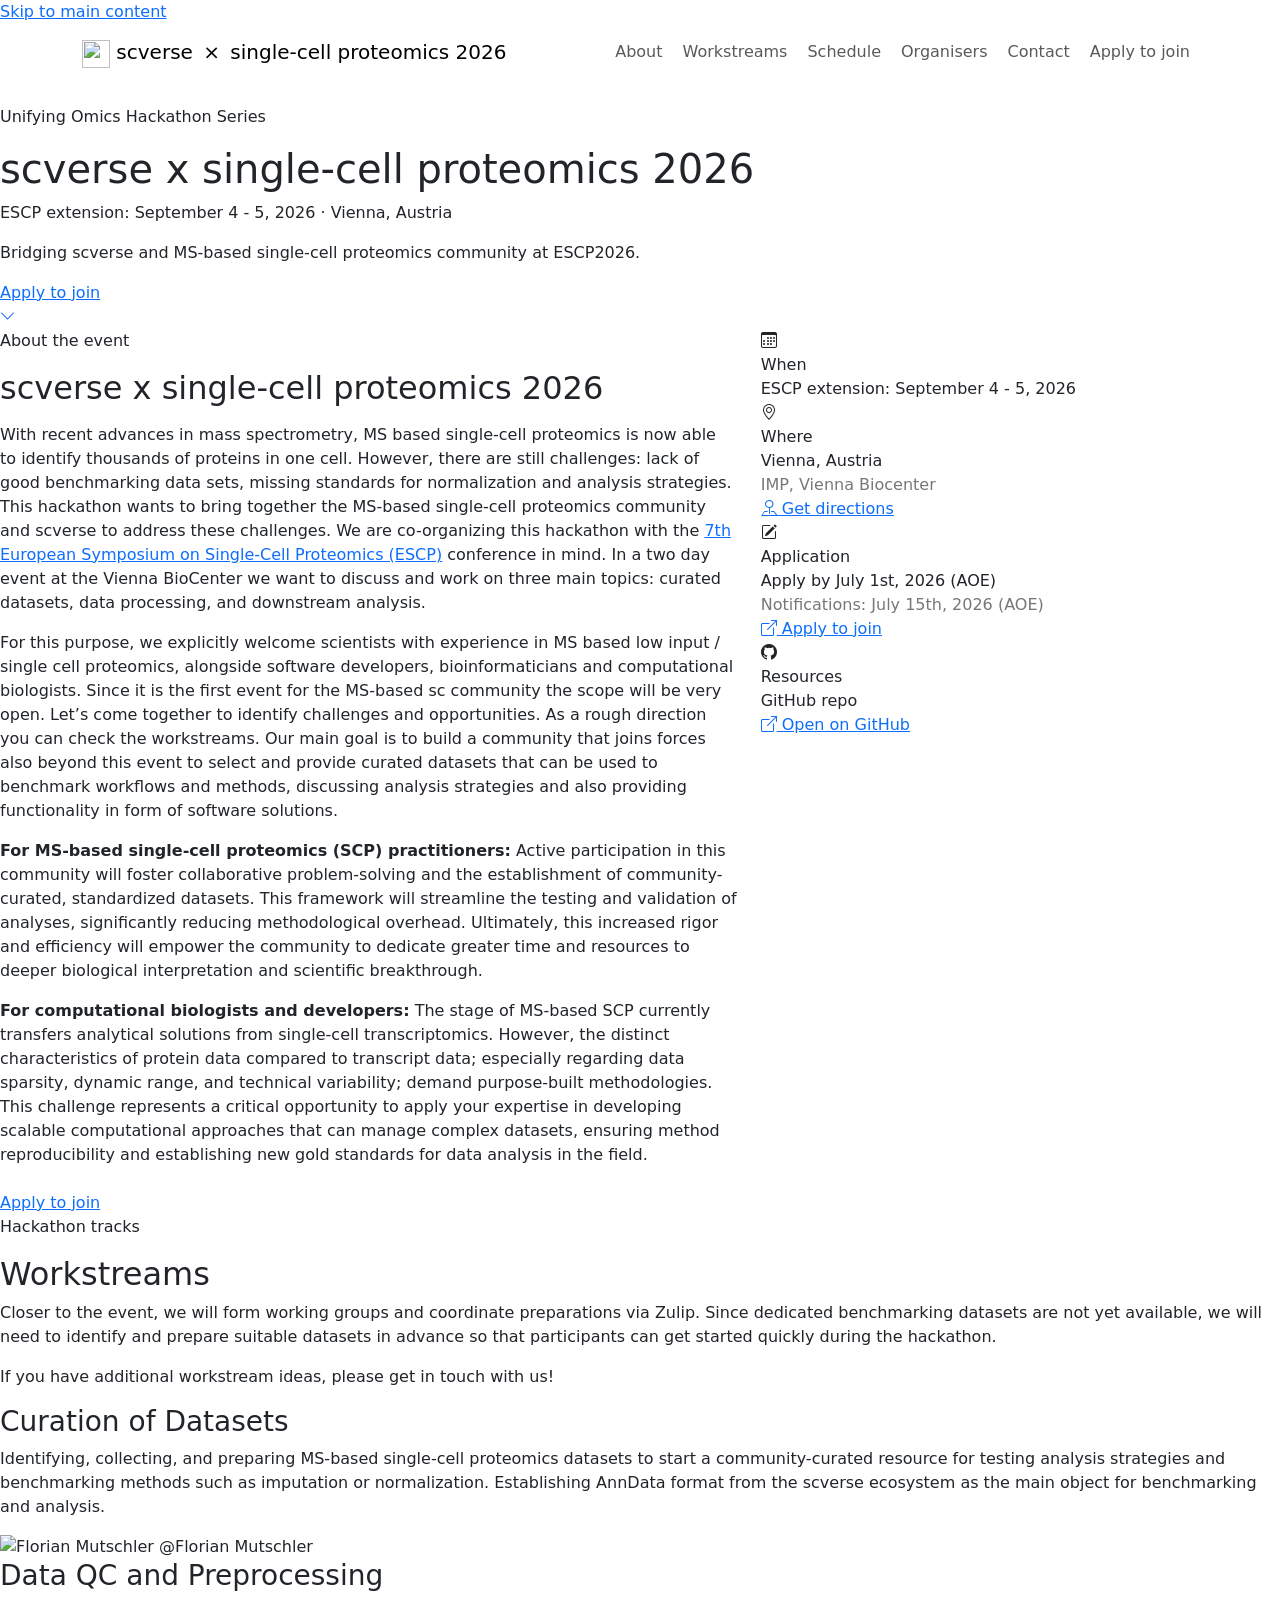
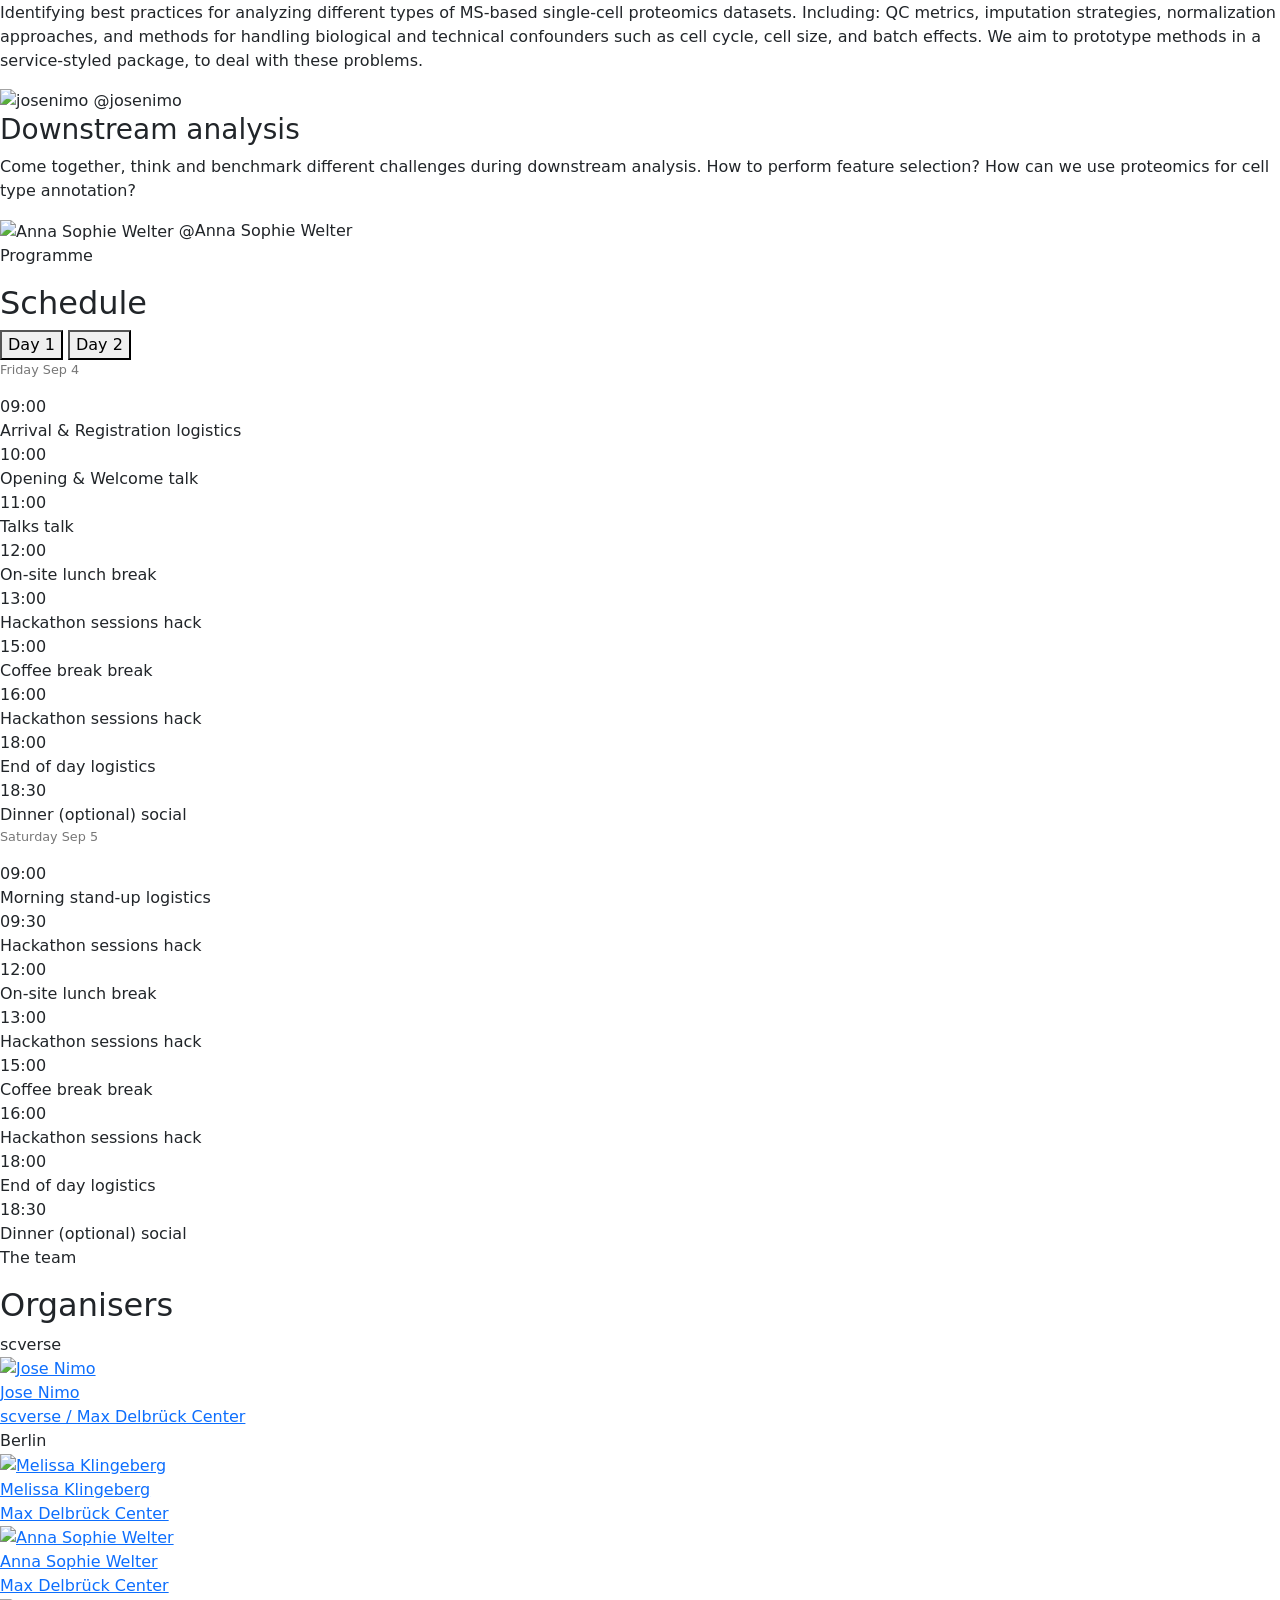
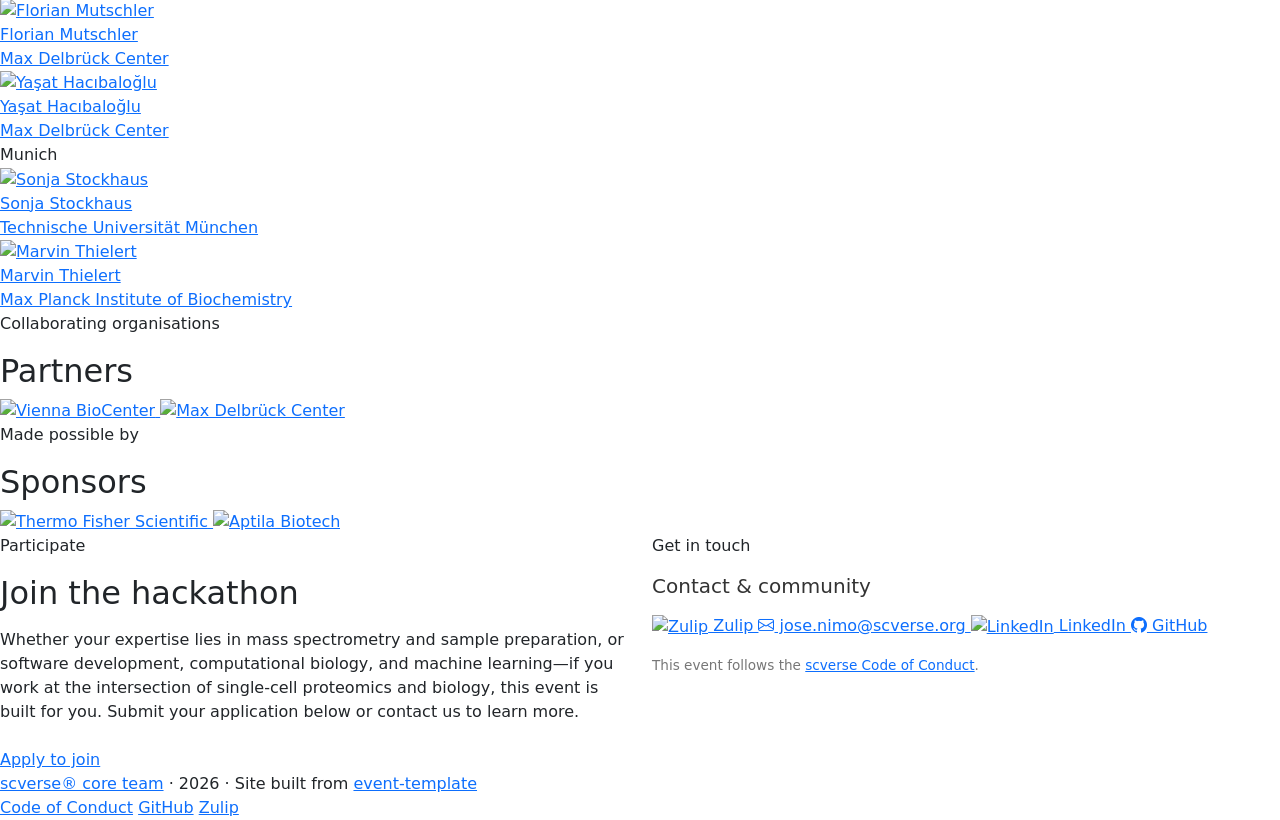
==== commit 7f4012e9: "deploy: 0828fe3a6869abad025e69477bded2ce6ef5ad94" ====
--- a/index.html
+++ b/index.html
@@ -1,4 +1,4 @@
-<!doctype html><html lang=en-us><head><meta name=generator content="Hugo 0.161.1"><meta charset=utf-8><meta name=viewport content="width=device-width,initial-scale=1"><meta http-equiv=X-UA-Compatible content="IE=edge"><title>scverse x single-cell proteomics</title><meta name=description content="A collaborative hackathon organised by scverse."><link rel=icon type=image/svg+xml href=/sc-proteomics2026/img/favicon/favicon.svg><link rel=icon type=image/png href=/sc-proteomics2026/img/favicon/favicon.png><link rel=stylesheet href=https://cdn.jsdelivr.net/npm/bootstrap-icons@1.11.3/font/bootstrap-icons.min.css><link rel=stylesheet href=https://cdn.jsdelivr.net/npm/bootstrap@5.3.3/dist/css/bootstrap.min.css crossorigin=anonymous><link rel=stylesheet href=/sc-proteomics2026/scss/main.min.css><style>:root{--accent:#de367b;--accent-dark:#a01d55;--gradient-start:#262fb5;--gradient-end:#de367b;--highlight:#969dea}</style><meta property="og:url" content="https://scverse.github.io/sc-proteomics2026/"><meta property="og:site_name" content="scverse x single-cell proteomics"><meta property="og:title" content="scverse x single-cell proteomics 2026"><meta property="og:description" content="A collaborative hackathon organised by scverse."><meta property="og:locale" content="en_us"><meta property="og:type" content="website"></head><body><a class=skip-link href=#main-content>Skip to main content</a><header class=site-nav><div class=container><nav class="navbar navbar-expand-lg" aria-label="Site navigation"><a class=navbar-brand href=https://scverse.github.io/sc-proteomics2026/><img src=/sc-proteomics2026/img/logo/scverse_symbol.svg alt width=28 height=28>
+<!doctype html><html lang=en-us><head><meta name=generator content="Hugo 0.164.0"><meta charset=utf-8><meta name=viewport content="width=device-width,initial-scale=1"><meta http-equiv=X-UA-Compatible content="IE=edge"><title>scverse x single-cell proteomics</title><meta name=description content="A collaborative hackathon organised by scverse."><link rel=icon type=image/svg+xml href=/sc-proteomics2026/img/favicon/favicon.svg><link rel=icon type=image/png href=/sc-proteomics2026/img/favicon/favicon.png><link rel=stylesheet href=https://cdn.jsdelivr.net/npm/bootstrap-icons@1.11.3/font/bootstrap-icons.min.css><link rel=stylesheet href=https://cdn.jsdelivr.net/npm/bootstrap@5.3.3/dist/css/bootstrap.min.css crossorigin=anonymous><link rel=stylesheet href=/sc-proteomics2026/scss/main.min.css><style>:root{--accent:#de367b;--accent-dark:#a01d55;--gradient-start:#262fb5;--gradient-end:#de367b;--highlight:#969dea}</style><meta property="og:url" content="https://scverse.github.io/sc-proteomics2026/"><meta property="og:site_name" content="scverse x single-cell proteomics"><meta property="og:title" content="scverse x single-cell proteomics 2026"><meta property="og:description" content="A collaborative hackathon organised by scverse."><meta property="og:locale" content="en_us"><meta property="og:type" content="website"></head><body><a class=skip-link href=#main-content>Skip to main content</a><header class=site-nav><div class=container><nav class="navbar navbar-expand-lg" aria-label="Site navigation"><a class=navbar-brand href=https://scverse.github.io/sc-proteomics2026/><img src=/sc-proteomics2026/img/logo/scverse_symbol.svg alt width=28 height=28>
 <span>scverse</span>
 <span class="brand-separator mx-1">×</span>
 <span class=brand-event>single-cell proteomics 2026</span>
@@ -26,7 +26,8 @@
 <span class="schedule-item__badge schedule-item__badge--hack">hack</span></div></div><div class=schedule-item><span class=schedule-item__time>18:00</span><div class=schedule-item__body><span class=schedule-item__title>End of day</span>
 <span class="schedule-item__badge schedule-item__badge--logistics">logistics</span></div></div><div class=schedule-item><span class=schedule-item__time>18:30</span><div class=schedule-item__body><span class=schedule-item__title>Dinner (optional)</span>
 <span class="schedule-item__badge schedule-item__badge--social">social</span></div></div></div></div></section><section id=organisers class="section section--alt"><div class=section-inner><div class=section-header><p class=section-label>The team</p><h2 class=section-title>Organisers</h2></div><div class=organiser-group><div class=organiser-group__name>scverse</div><div class=organisers-grid><a href=https://github.com/josenimo class=organiser-card target=_blank rel=noopener><img class=organiser-card__avatar src="https://github.com/josenimo.png?size=80" alt="Jose Nimo" loading=lazy width=40 height=40><div><div class=organiser-card__name>Jose Nimo</div><div class=organiser-card__affiliation>scverse / Max Delbrück Center</div></div></a></div></div><div class=organiser-group><div class=organiser-group__name>Berlin</div><div class=organisers-grid><a href=https://github.com/melissaklingeberg class=organiser-card target=_blank rel=noopener><img class=organiser-card__avatar src="https://github.com/melissaklingeberg.png?size=80" alt="Melissa Klingeberg" loading=lazy width=40 height=40><div><div class=organiser-card__name>Melissa Klingeberg</div><div class=organiser-card__affiliation>Max Delbrück Center</div></div></a><a href=https://github.com/annaw995 class=organiser-card target=_blank rel=noopener><img class=organiser-card__avatar src="https://github.com/annaw995.png?size=80" alt="Anna Sophie Welter" loading=lazy width=40 height=40><div><div class=organiser-card__name>Anna Sophie Welter</div><div class=organiser-card__affiliation>Max Delbrück Center</div></div></a><a href=https://github.com/FlorianMutschler class=organiser-card target=_blank rel=noopener><img class=organiser-card__avatar src="https://github.com/FlorianMutschler.png?size=80" alt="Florian Mutschler" loading=lazy width=40 height=40><div><div class=organiser-card__name>Florian Mutschler</div><div class=organiser-card__affiliation>Max Delbrück Center</div></div></a><a href=https://github.com/yasathac class=organiser-card target=_blank rel=noopener><img class=organiser-card__avatar src="https://github.com/yasathac.png?size=80" alt="Yaşat Hacıbaloğlu" loading=lazy width=40 height=40><div><div class=organiser-card__name>Yaşat Hacıbaloğlu</div><div class=organiser-card__affiliation>Max Delbrück Center</div></div></a></div></div><div class=organiser-group><div class=organiser-group__name>Munich</div><div class=organisers-grid><a href=https://github.com/Sonja-Stockhaus class=organiser-card target=_blank rel=noopener><img class=organiser-card__avatar src="https://github.com/Sonja-Stockhaus.png?size=80" alt="Sonja Stockhaus" loading=lazy width=40 height=40><div><div class=organiser-card__name>Sonja Stockhaus</div><div class=organiser-card__affiliation>Technische Universität München</div></div></a><a href=https://github.com/machth class=organiser-card target=_blank rel=noopener><img class=organiser-card__avatar src="https://github.com/machth.png?size=80" alt="Marvin Thielert" loading=lazy width=40 height=40><div><div class=organiser-card__name>Marvin Thielert</div><div class=organiser-card__affiliation>Max Planck Institute of Biochemistry</div></div></a></div></div></div></section><section id=partners class=section><div class=section-inner><div class=partners-sponsors-grid><div class=partners-sponsors-col><div class=section-header><p class=section-label>Collaborating organisations</p><h2 class=section-title>Partners</h2></div><div class=partners-grid><a href=https://www.viennabiocenter.org/ class=partner-item target=_blank rel=noopener title="Vienna BioCenter"><img src=/sc-proteomics2026/img/partners/VBC_LOGO_rgb.png alt="Vienna BioCenter" loading=lazy>
-</a><a href=https://www.mdc-berlin.de/ class=partner-item target=_blank rel=noopener title="Max Delbrück Center"><img src=/sc-proteomics2026/img/partners/MDC_logo_V1_RGB-blau.png alt="Max Delbrück Center" loading=lazy></a></div></div><div class=partners-sponsors-col><div class=section-header><p class=section-label>Made possible by</p><h2 class=section-title>Sponsors</h2></div><div class=sponsors-grid><a href class=sponsor-item target=_blank rel=noopener title="Looking for Sponsors"><img src=/sc-proteomics2026/ alt="Looking for Sponsors" loading=lazy></a></div></div></div></div></section><section id=contact class="section section--alt"><div class=section-inner><div class="row gy-4"><div class="col-12 col-md-6"><p class=section-label>Participate</p><h2 class="section-title mb-3">Join the hackathon</h2><div class=section-body><p>Whether your expertise lies in mass spectrometry and sample preparation, or software development, computational biology, and machine learning—if you work at the intersection of single-cell proteomics and biology, this event is built for you. Submit your application below or contact us to learn more.</p></div><div class=mt-4><a href=https://luma.com/pwzuldwr class=btn-accent>Apply to join</a></div></div><div class="col-12 col-md-6"><p class=section-label>Get in touch</p><h3 class="h5 mb-3" style=color:#333>Contact & community</h3><div class=contact-links><a href=https://scverse.zulipchat.com/#narrow/channel/600037-2026-09-Vienna-SCP-Hackathon class=contact-link target=_blank rel=noopener><img src=/sc-proteomics2026/img/social/zulip.svg alt=Zulip class=contact-link__logo> Zulip
+</a><a href=https://www.mdc-berlin.de/ class=partner-item target=_blank rel=noopener title="Max Delbrück Center"><img src=/sc-proteomics2026/img/partners/MDC_logo_V1_RGB-blau.png alt="Max Delbrück Center" loading=lazy></a></div></div><div class=partners-sponsors-col><div class=section-header><p class=section-label>Made possible by</p><h2 class=section-title>Sponsors</h2></div><div class=sponsors-grid><a href=https://www.thermofisher.com/ class=sponsor-item target=_blank rel=noopener title="Thermo Fisher Scientific"><img src=/sc-proteomics2026/img/sponsors/ThermoFisherScientific.jpg alt="Thermo Fisher Scientific" loading=lazy>
+</a><a href=https://aptila.bio/ class=sponsor-item target=_blank rel=noopener title="Aptila Biotech"><img src=/sc-proteomics2026/img/sponsors/aptilac7.svg alt="Aptila Biotech" loading=lazy></a></div></div></div></div></section><section id=contact class="section section--alt"><div class=section-inner><div class="row gy-4"><div class="col-12 col-md-6"><p class=section-label>Participate</p><h2 class="section-title mb-3">Join the hackathon</h2><div class=section-body><p>Whether your expertise lies in mass spectrometry and sample preparation, or software development, computational biology, and machine learning—if you work at the intersection of single-cell proteomics and biology, this event is built for you. Submit your application below or contact us to learn more.</p></div><div class=mt-4><a href=https://luma.com/pwzuldwr class=btn-accent>Apply to join</a></div></div><div class="col-12 col-md-6"><p class=section-label>Get in touch</p><h3 class="h5 mb-3" style=color:#333>Contact & community</h3><div class=contact-links><a href=https://scverse.zulipchat.com/#narrow/channel/600037-2026-09-Vienna-SCP-Hackathon class=contact-link target=_blank rel=noopener><img src=/sc-proteomics2026/img/social/zulip.svg alt=Zulip class=contact-link__logo> Zulip
 </a><a href=mailto:jose.nimo@scverse.org class=contact-link><i class="bi bi-envelope" aria-hidden=true></i> jose.nimo@scverse.org
 </a><a href=https://www.linkedin.com/company/scverse/ class=contact-link target=_blank rel=noopener><img src=/sc-proteomics2026/img/social/linkedin.svg alt=LinkedIn class=contact-link__logo> LinkedIn
 </a><a href=https://github.com/scverse/sc-proteomics2026 class=contact-link target=_blank rel=noopener><i class="bi bi-github" aria-hidden=true></i> GitHub</a></div><p class=mt-3 style=font-size:.85rem;color:#777>This event follows the
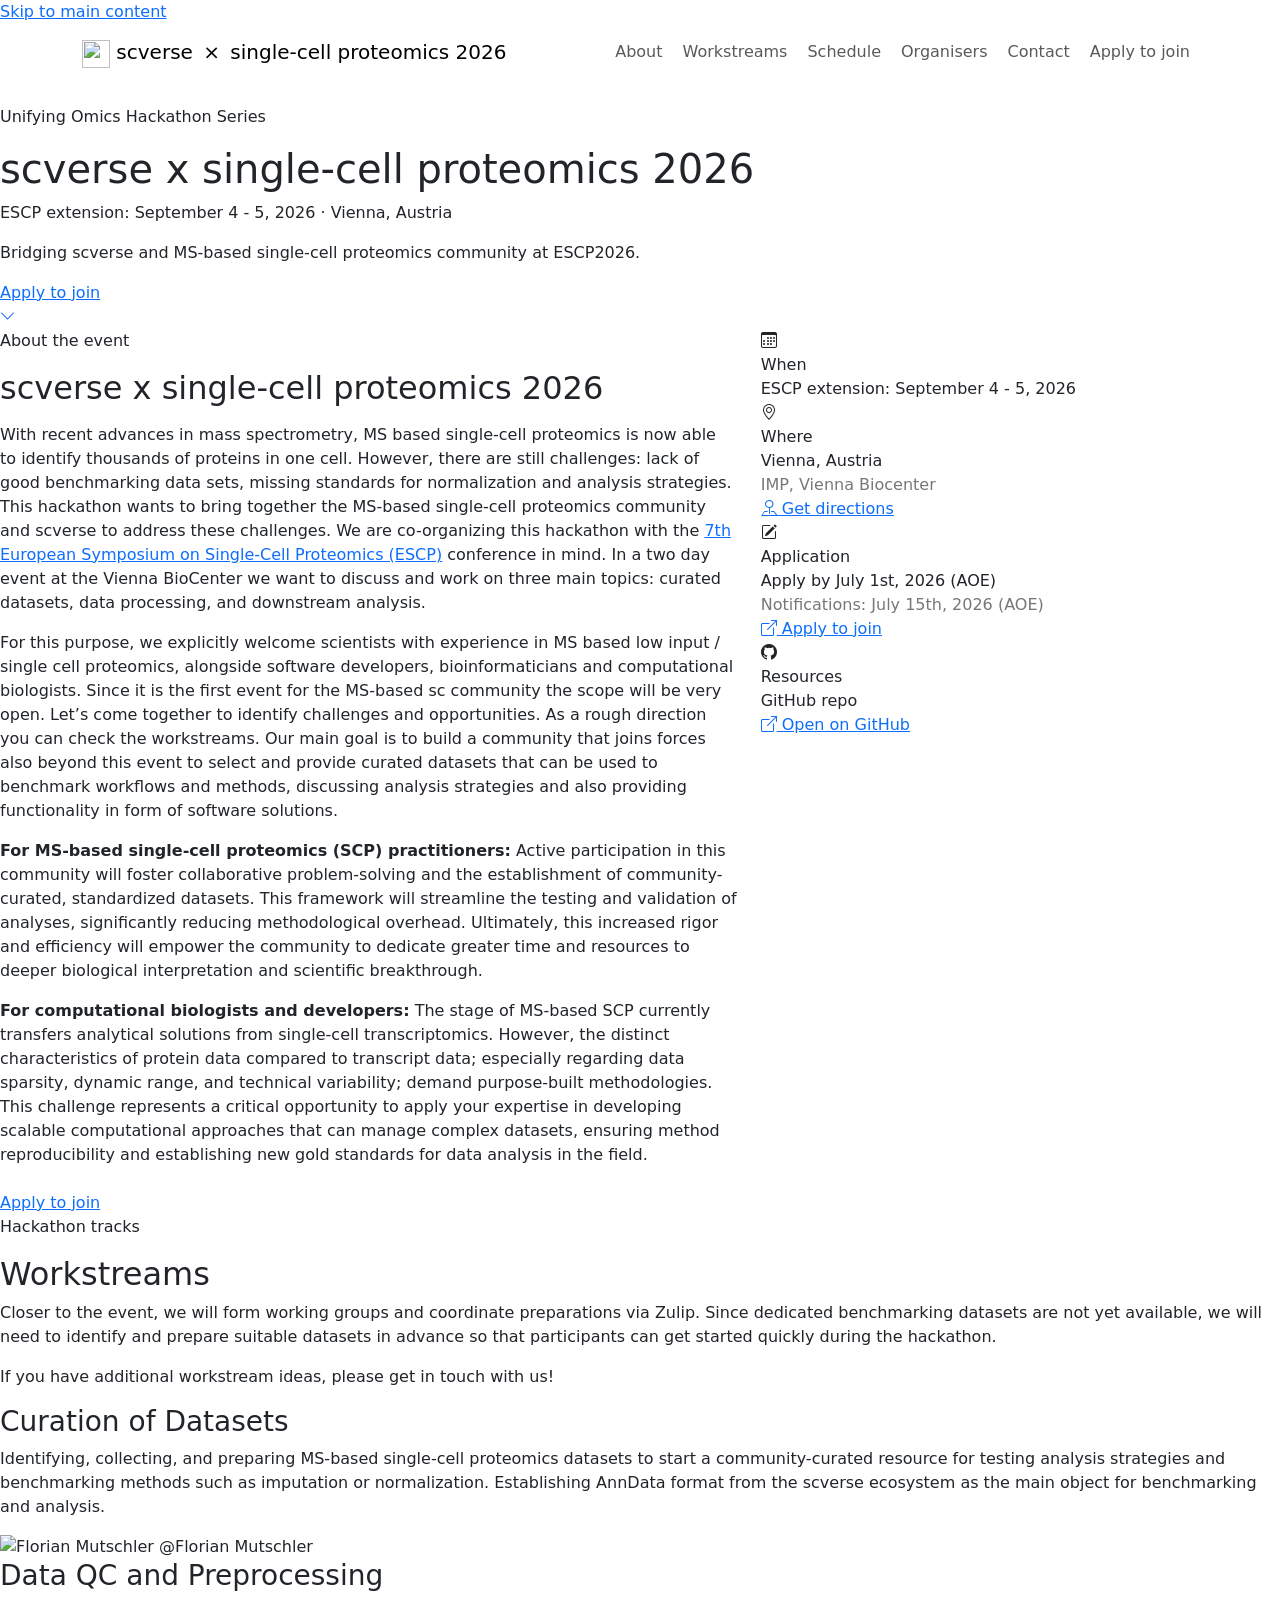
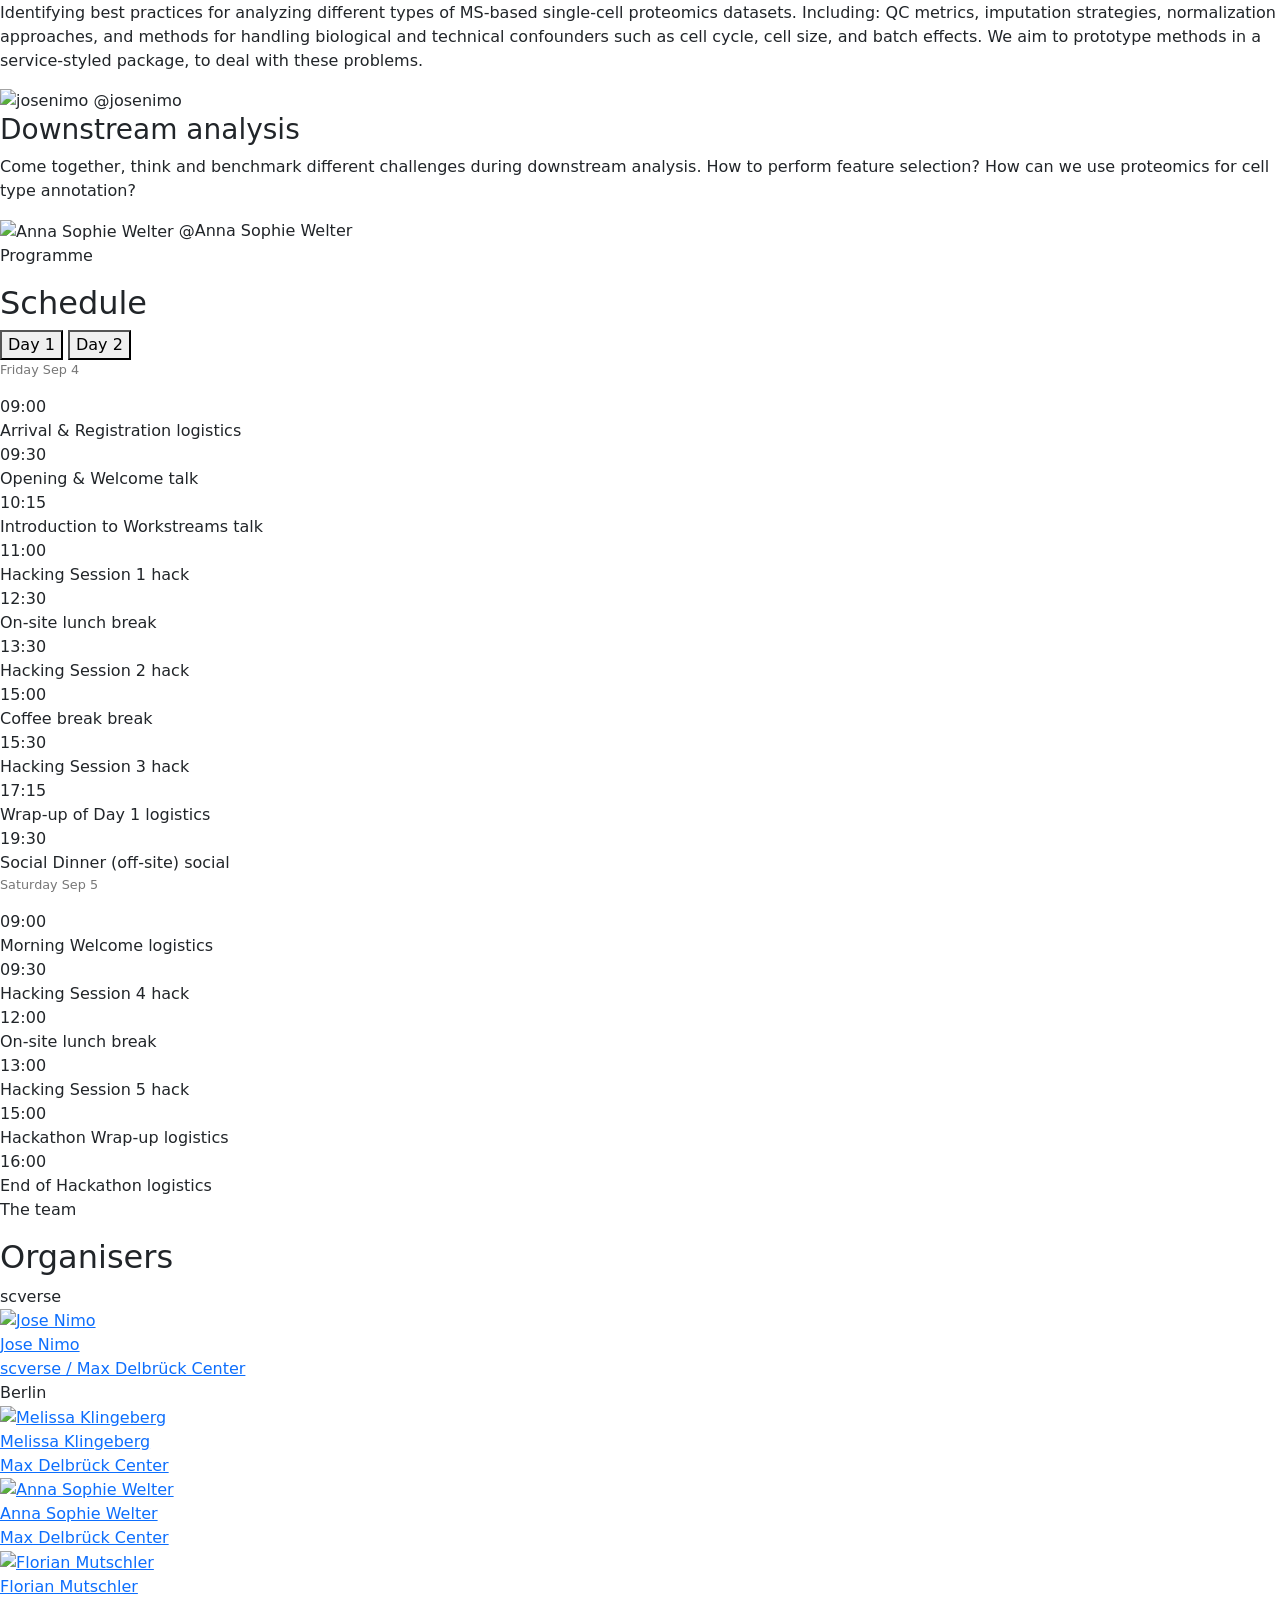
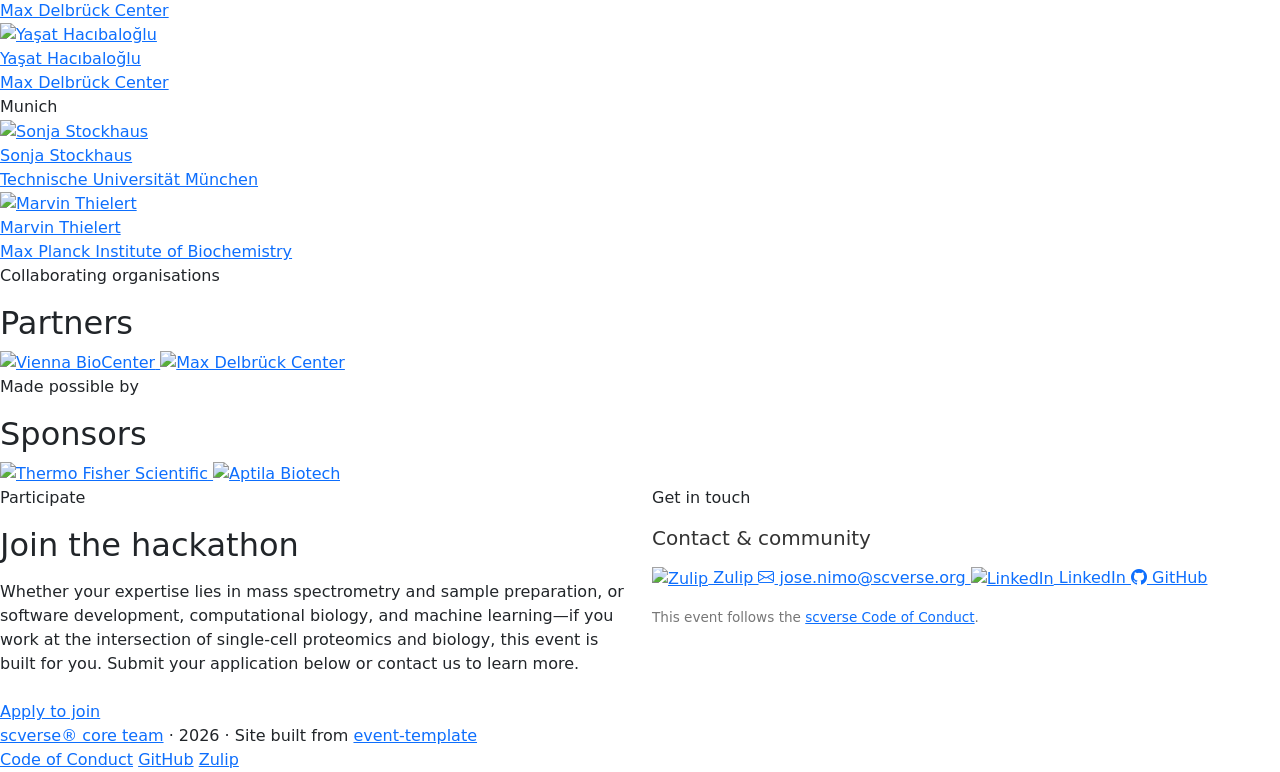
==== commit d56ed1f9: "deploy: 124397a4d8e7eeb2745b34cac7099598297d51dc" ====
--- a/index.html
+++ b/index.html
@@ -9,23 +9,21 @@
 <span>@josenimo</span></div></article><article class=workstream-card><h3 class=workstream-card__title>Downstream analysis</h3><p class=workstream-card__desc>Come together, think and benchmark different challenges during downstream analysis. How to perform feature selection? How can we use proteomics for cell type annotation?</p><div class=workstream-card__lead><img src="https://github.com/Anna%20Sophie%20Welter.png?size=48" alt="Anna Sophie Welter" loading=lazy>
 <span>@Anna Sophie Welter</span></div></article></div></div></section><section id=schedule class=section><div class=section-inner><div class=section-header><p class=section-label>Programme</p><h2 class=section-title>Schedule</h2></div><div class=schedule-tabs role=tablist aria-label="Schedule days"><button class="schedule-tab active" role=tab aria-selected=true data-day=0>Day 1</button>
 <button class=schedule-tab role=tab aria-selected=false data-day=1>Day 2</button></div><div class="schedule-day active" data-day=0><p style=font-size:.8rem;color:#777;margin-bottom:1rem>Friday Sep 4</p><div class=schedule-item><span class=schedule-item__time>09:00</span><div class=schedule-item__body><span class=schedule-item__title>Arrival & Registration</span>
-<span class="schedule-item__badge schedule-item__badge--logistics">logistics</span></div></div><div class=schedule-item><span class=schedule-item__time>10:00</span><div class=schedule-item__body><span class=schedule-item__title>Opening & Welcome</span>
-<span class="schedule-item__badge schedule-item__badge--talk">talk</span></div></div><div class=schedule-item><span class=schedule-item__time>11:00</span><div class=schedule-item__body><span class=schedule-item__title>Talks</span>
-<span class="schedule-item__badge schedule-item__badge--talk">talk</span></div></div><div class=schedule-item><span class=schedule-item__time>12:00</span><div class=schedule-item__body><span class=schedule-item__title>On-site lunch</span>
-<span class="schedule-item__badge schedule-item__badge--break">break</span></div></div><div class=schedule-item><span class=schedule-item__time>13:00</span><div class=schedule-item__body><span class=schedule-item__title>Hackathon sessions</span>
+<span class="schedule-item__badge schedule-item__badge--logistics">logistics</span></div></div><div class=schedule-item><span class=schedule-item__time>09:30</span><div class=schedule-item__body><span class=schedule-item__title>Opening & Welcome</span>
+<span class="schedule-item__badge schedule-item__badge--talk">talk</span></div></div><div class=schedule-item><span class=schedule-item__time>10:15</span><div class=schedule-item__body><span class=schedule-item__title>Introduction to Workstreams</span>
+<span class="schedule-item__badge schedule-item__badge--talk">talk</span></div></div><div class=schedule-item><span class=schedule-item__time>11:00</span><div class=schedule-item__body><span class=schedule-item__title>Hacking Session 1</span>
+<span class="schedule-item__badge schedule-item__badge--hack">hack</span></div></div><div class=schedule-item><span class=schedule-item__time>12:30</span><div class=schedule-item__body><span class=schedule-item__title>On-site lunch</span>
+<span class="schedule-item__badge schedule-item__badge--break">break</span></div></div><div class=schedule-item><span class=schedule-item__time>13:30</span><div class=schedule-item__body><span class=schedule-item__title>Hacking Session 2</span>
 <span class="schedule-item__badge schedule-item__badge--hack">hack</span></div></div><div class=schedule-item><span class=schedule-item__time>15:00</span><div class=schedule-item__body><span class=schedule-item__title>Coffee break</span>
-<span class="schedule-item__badge schedule-item__badge--break">break</span></div></div><div class=schedule-item><span class=schedule-item__time>16:00</span><div class=schedule-item__body><span class=schedule-item__title>Hackathon sessions</span>
-<span class="schedule-item__badge schedule-item__badge--hack">hack</span></div></div><div class=schedule-item><span class=schedule-item__time>18:00</span><div class=schedule-item__body><span class=schedule-item__title>End of day</span>
-<span class="schedule-item__badge schedule-item__badge--logistics">logistics</span></div></div><div class=schedule-item><span class=schedule-item__time>18:30</span><div class=schedule-item__body><span class=schedule-item__title>Dinner (optional)</span>
-<span class="schedule-item__badge schedule-item__badge--social">social</span></div></div></div><div class=schedule-day data-day=1><p style=font-size:.8rem;color:#777;margin-bottom:1rem>Saturday Sep 5</p><div class=schedule-item><span class=schedule-item__time>09:00</span><div class=schedule-item__body><span class=schedule-item__title>Morning stand-up</span>
-<span class="schedule-item__badge schedule-item__badge--logistics">logistics</span></div></div><div class=schedule-item><span class=schedule-item__time>09:30</span><div class=schedule-item__body><span class=schedule-item__title>Hackathon sessions</span>
+<span class="schedule-item__badge schedule-item__badge--break">break</span></div></div><div class=schedule-item><span class=schedule-item__time>15:30</span><div class=schedule-item__body><span class=schedule-item__title>Hacking Session 3</span>
+<span class="schedule-item__badge schedule-item__badge--hack">hack</span></div></div><div class=schedule-item><span class=schedule-item__time>17:15</span><div class=schedule-item__body><span class=schedule-item__title>Wrap-up of Day 1</span>
+<span class="schedule-item__badge schedule-item__badge--logistics">logistics</span></div></div><div class=schedule-item><span class=schedule-item__time>19:30</span><div class=schedule-item__body><span class=schedule-item__title>Social Dinner (off-site)</span>
+<span class="schedule-item__badge schedule-item__badge--social">social</span></div></div></div><div class=schedule-day data-day=1><p style=font-size:.8rem;color:#777;margin-bottom:1rem>Saturday Sep 5</p><div class=schedule-item><span class=schedule-item__time>09:00</span><div class=schedule-item__body><span class=schedule-item__title>Morning Welcome</span>
+<span class="schedule-item__badge schedule-item__badge--logistics">logistics</span></div></div><div class=schedule-item><span class=schedule-item__time>09:30</span><div class=schedule-item__body><span class=schedule-item__title>Hacking Session 4</span>
 <span class="schedule-item__badge schedule-item__badge--hack">hack</span></div></div><div class=schedule-item><span class=schedule-item__time>12:00</span><div class=schedule-item__body><span class=schedule-item__title>On-site lunch</span>
-<span class="schedule-item__badge schedule-item__badge--break">break</span></div></div><div class=schedule-item><span class=schedule-item__time>13:00</span><div class=schedule-item__body><span class=schedule-item__title>Hackathon sessions</span>
-<span class="schedule-item__badge schedule-item__badge--hack">hack</span></div></div><div class=schedule-item><span class=schedule-item__time>15:00</span><div class=schedule-item__body><span class=schedule-item__title>Coffee break</span>
-<span class="schedule-item__badge schedule-item__badge--break">break</span></div></div><div class=schedule-item><span class=schedule-item__time>16:00</span><div class=schedule-item__body><span class=schedule-item__title>Hackathon sessions</span>
-<span class="schedule-item__badge schedule-item__badge--hack">hack</span></div></div><div class=schedule-item><span class=schedule-item__time>18:00</span><div class=schedule-item__body><span class=schedule-item__title>End of day</span>
-<span class="schedule-item__badge schedule-item__badge--logistics">logistics</span></div></div><div class=schedule-item><span class=schedule-item__time>18:30</span><div class=schedule-item__body><span class=schedule-item__title>Dinner (optional)</span>
-<span class="schedule-item__badge schedule-item__badge--social">social</span></div></div></div></div></section><section id=organisers class="section section--alt"><div class=section-inner><div class=section-header><p class=section-label>The team</p><h2 class=section-title>Organisers</h2></div><div class=organiser-group><div class=organiser-group__name>scverse</div><div class=organisers-grid><a href=https://github.com/josenimo class=organiser-card target=_blank rel=noopener><img class=organiser-card__avatar src="https://github.com/josenimo.png?size=80" alt="Jose Nimo" loading=lazy width=40 height=40><div><div class=organiser-card__name>Jose Nimo</div><div class=organiser-card__affiliation>scverse / Max Delbrück Center</div></div></a></div></div><div class=organiser-group><div class=organiser-group__name>Berlin</div><div class=organisers-grid><a href=https://github.com/melissaklingeberg class=organiser-card target=_blank rel=noopener><img class=organiser-card__avatar src="https://github.com/melissaklingeberg.png?size=80" alt="Melissa Klingeberg" loading=lazy width=40 height=40><div><div class=organiser-card__name>Melissa Klingeberg</div><div class=organiser-card__affiliation>Max Delbrück Center</div></div></a><a href=https://github.com/annaw995 class=organiser-card target=_blank rel=noopener><img class=organiser-card__avatar src="https://github.com/annaw995.png?size=80" alt="Anna Sophie Welter" loading=lazy width=40 height=40><div><div class=organiser-card__name>Anna Sophie Welter</div><div class=organiser-card__affiliation>Max Delbrück Center</div></div></a><a href=https://github.com/FlorianMutschler class=organiser-card target=_blank rel=noopener><img class=organiser-card__avatar src="https://github.com/FlorianMutschler.png?size=80" alt="Florian Mutschler" loading=lazy width=40 height=40><div><div class=organiser-card__name>Florian Mutschler</div><div class=organiser-card__affiliation>Max Delbrück Center</div></div></a><a href=https://github.com/yasathac class=organiser-card target=_blank rel=noopener><img class=organiser-card__avatar src="https://github.com/yasathac.png?size=80" alt="Yaşat Hacıbaloğlu" loading=lazy width=40 height=40><div><div class=organiser-card__name>Yaşat Hacıbaloğlu</div><div class=organiser-card__affiliation>Max Delbrück Center</div></div></a></div></div><div class=organiser-group><div class=organiser-group__name>Munich</div><div class=organisers-grid><a href=https://github.com/Sonja-Stockhaus class=organiser-card target=_blank rel=noopener><img class=organiser-card__avatar src="https://github.com/Sonja-Stockhaus.png?size=80" alt="Sonja Stockhaus" loading=lazy width=40 height=40><div><div class=organiser-card__name>Sonja Stockhaus</div><div class=organiser-card__affiliation>Technische Universität München</div></div></a><a href=https://github.com/machth class=organiser-card target=_blank rel=noopener><img class=organiser-card__avatar src="https://github.com/machth.png?size=80" alt="Marvin Thielert" loading=lazy width=40 height=40><div><div class=organiser-card__name>Marvin Thielert</div><div class=organiser-card__affiliation>Max Planck Institute of Biochemistry</div></div></a></div></div></div></section><section id=partners class=section><div class=section-inner><div class=partners-sponsors-grid><div class=partners-sponsors-col><div class=section-header><p class=section-label>Collaborating organisations</p><h2 class=section-title>Partners</h2></div><div class=partners-grid><a href=https://www.viennabiocenter.org/ class=partner-item target=_blank rel=noopener title="Vienna BioCenter"><img src=/sc-proteomics2026/img/partners/VBC_LOGO_rgb.png alt="Vienna BioCenter" loading=lazy>
+<span class="schedule-item__badge schedule-item__badge--break">break</span></div></div><div class=schedule-item><span class=schedule-item__time>13:00</span><div class=schedule-item__body><span class=schedule-item__title>Hacking Session 5</span>
+<span class="schedule-item__badge schedule-item__badge--hack">hack</span></div></div><div class=schedule-item><span class=schedule-item__time>15:00</span><div class=schedule-item__body><span class=schedule-item__title>Hackathon Wrap-up </span><span class="schedule-item__badge schedule-item__badge--logistics">logistics</span></div></div><div class=schedule-item><span class=schedule-item__time>16:00</span><div class=schedule-item__body><span class=schedule-item__title>End of Hackathon</span>
+<span class="schedule-item__badge schedule-item__badge--logistics">logistics</span></div></div></div></div></section><section id=organisers class="section section--alt"><div class=section-inner><div class=section-header><p class=section-label>The team</p><h2 class=section-title>Organisers</h2></div><div class=organiser-group><div class=organiser-group__name>scverse</div><div class=organisers-grid><a href=https://github.com/josenimo class=organiser-card target=_blank rel=noopener><img class=organiser-card__avatar src="https://github.com/josenimo.png?size=80" alt="Jose Nimo" loading=lazy width=40 height=40><div><div class=organiser-card__name>Jose Nimo</div><div class=organiser-card__affiliation>scverse / Max Delbrück Center</div></div></a></div></div><div class=organiser-group><div class=organiser-group__name>Berlin</div><div class=organisers-grid><a href=https://github.com/melissaklingeberg class=organiser-card target=_blank rel=noopener><img class=organiser-card__avatar src="https://github.com/melissaklingeberg.png?size=80" alt="Melissa Klingeberg" loading=lazy width=40 height=40><div><div class=organiser-card__name>Melissa Klingeberg</div><div class=organiser-card__affiliation>Max Delbrück Center</div></div></a><a href=https://github.com/annaw995 class=organiser-card target=_blank rel=noopener><img class=organiser-card__avatar src="https://github.com/annaw995.png?size=80" alt="Anna Sophie Welter" loading=lazy width=40 height=40><div><div class=organiser-card__name>Anna Sophie Welter</div><div class=organiser-card__affiliation>Max Delbrück Center</div></div></a><a href=https://github.com/FlorianMutschler class=organiser-card target=_blank rel=noopener><img class=organiser-card__avatar src="https://github.com/FlorianMutschler.png?size=80" alt="Florian Mutschler" loading=lazy width=40 height=40><div><div class=organiser-card__name>Florian Mutschler</div><div class=organiser-card__affiliation>Max Delbrück Center</div></div></a><a href=https://github.com/yasathac class=organiser-card target=_blank rel=noopener><img class=organiser-card__avatar src="https://github.com/yasathac.png?size=80" alt="Yaşat Hacıbaloğlu" loading=lazy width=40 height=40><div><div class=organiser-card__name>Yaşat Hacıbaloğlu</div><div class=organiser-card__affiliation>Max Delbrück Center</div></div></a></div></div><div class=organiser-group><div class=organiser-group__name>Munich</div><div class=organisers-grid><a href=https://github.com/Sonja-Stockhaus class=organiser-card target=_blank rel=noopener><img class=organiser-card__avatar src="https://github.com/Sonja-Stockhaus.png?size=80" alt="Sonja Stockhaus" loading=lazy width=40 height=40><div><div class=organiser-card__name>Sonja Stockhaus</div><div class=organiser-card__affiliation>Technische Universität München</div></div></a><a href=https://github.com/machth class=organiser-card target=_blank rel=noopener><img class=organiser-card__avatar src="https://github.com/machth.png?size=80" alt="Marvin Thielert" loading=lazy width=40 height=40><div><div class=organiser-card__name>Marvin Thielert</div><div class=organiser-card__affiliation>Max Planck Institute of Biochemistry</div></div></a></div></div></div></section><section id=partners class=section><div class=section-inner><div class=partners-sponsors-grid><div class=partners-sponsors-col><div class=section-header><p class=section-label>Collaborating organisations</p><h2 class=section-title>Partners</h2></div><div class=partners-grid><a href=https://www.viennabiocenter.org/ class=partner-item target=_blank rel=noopener title="Vienna BioCenter"><img src=/sc-proteomics2026/img/partners/VBC_LOGO_rgb.png alt="Vienna BioCenter" loading=lazy>
 </a><a href=https://www.mdc-berlin.de/ class=partner-item target=_blank rel=noopener title="Max Delbrück Center"><img src=/sc-proteomics2026/img/partners/MDC_logo_V1_RGB-blau.png alt="Max Delbrück Center" loading=lazy></a></div></div><div class=partners-sponsors-col><div class=section-header><p class=section-label>Made possible by</p><h2 class=section-title>Sponsors</h2></div><div class=sponsors-grid><a href=https://www.thermofisher.com/ class=sponsor-item target=_blank rel=noopener title="Thermo Fisher Scientific"><img src=/sc-proteomics2026/img/sponsors/ThermoFisherScientific.jpg alt="Thermo Fisher Scientific" loading=lazy>
 </a><a href=https://aptila.bio/ class=sponsor-item target=_blank rel=noopener title="Aptila Biotech"><img src=/sc-proteomics2026/img/sponsors/aptilac7.svg alt="Aptila Biotech" loading=lazy></a></div></div></div></div></section><section id=contact class="section section--alt"><div class=section-inner><div class="row gy-4"><div class="col-12 col-md-6"><p class=section-label>Participate</p><h2 class="section-title mb-3">Join the hackathon</h2><div class=section-body><p>Whether your expertise lies in mass spectrometry and sample preparation, or software development, computational biology, and machine learning—if you work at the intersection of single-cell proteomics and biology, this event is built for you. Submit your application below or contact us to learn more.</p></div><div class=mt-4><a href=https://luma.com/pwzuldwr class=btn-accent>Apply to join</a></div></div><div class="col-12 col-md-6"><p class=section-label>Get in touch</p><h3 class="h5 mb-3" style=color:#333>Contact & community</h3><div class=contact-links><a href=https://scverse.zulipchat.com/#narrow/channel/600037-2026-09-Vienna-SCP-Hackathon class=contact-link target=_blank rel=noopener><img src=/sc-proteomics2026/img/social/zulip.svg alt=Zulip class=contact-link__logo> Zulip
 </a><a href=mailto:jose.nimo@scverse.org class=contact-link><i class="bi bi-envelope" aria-hidden=true></i> jose.nimo@scverse.org
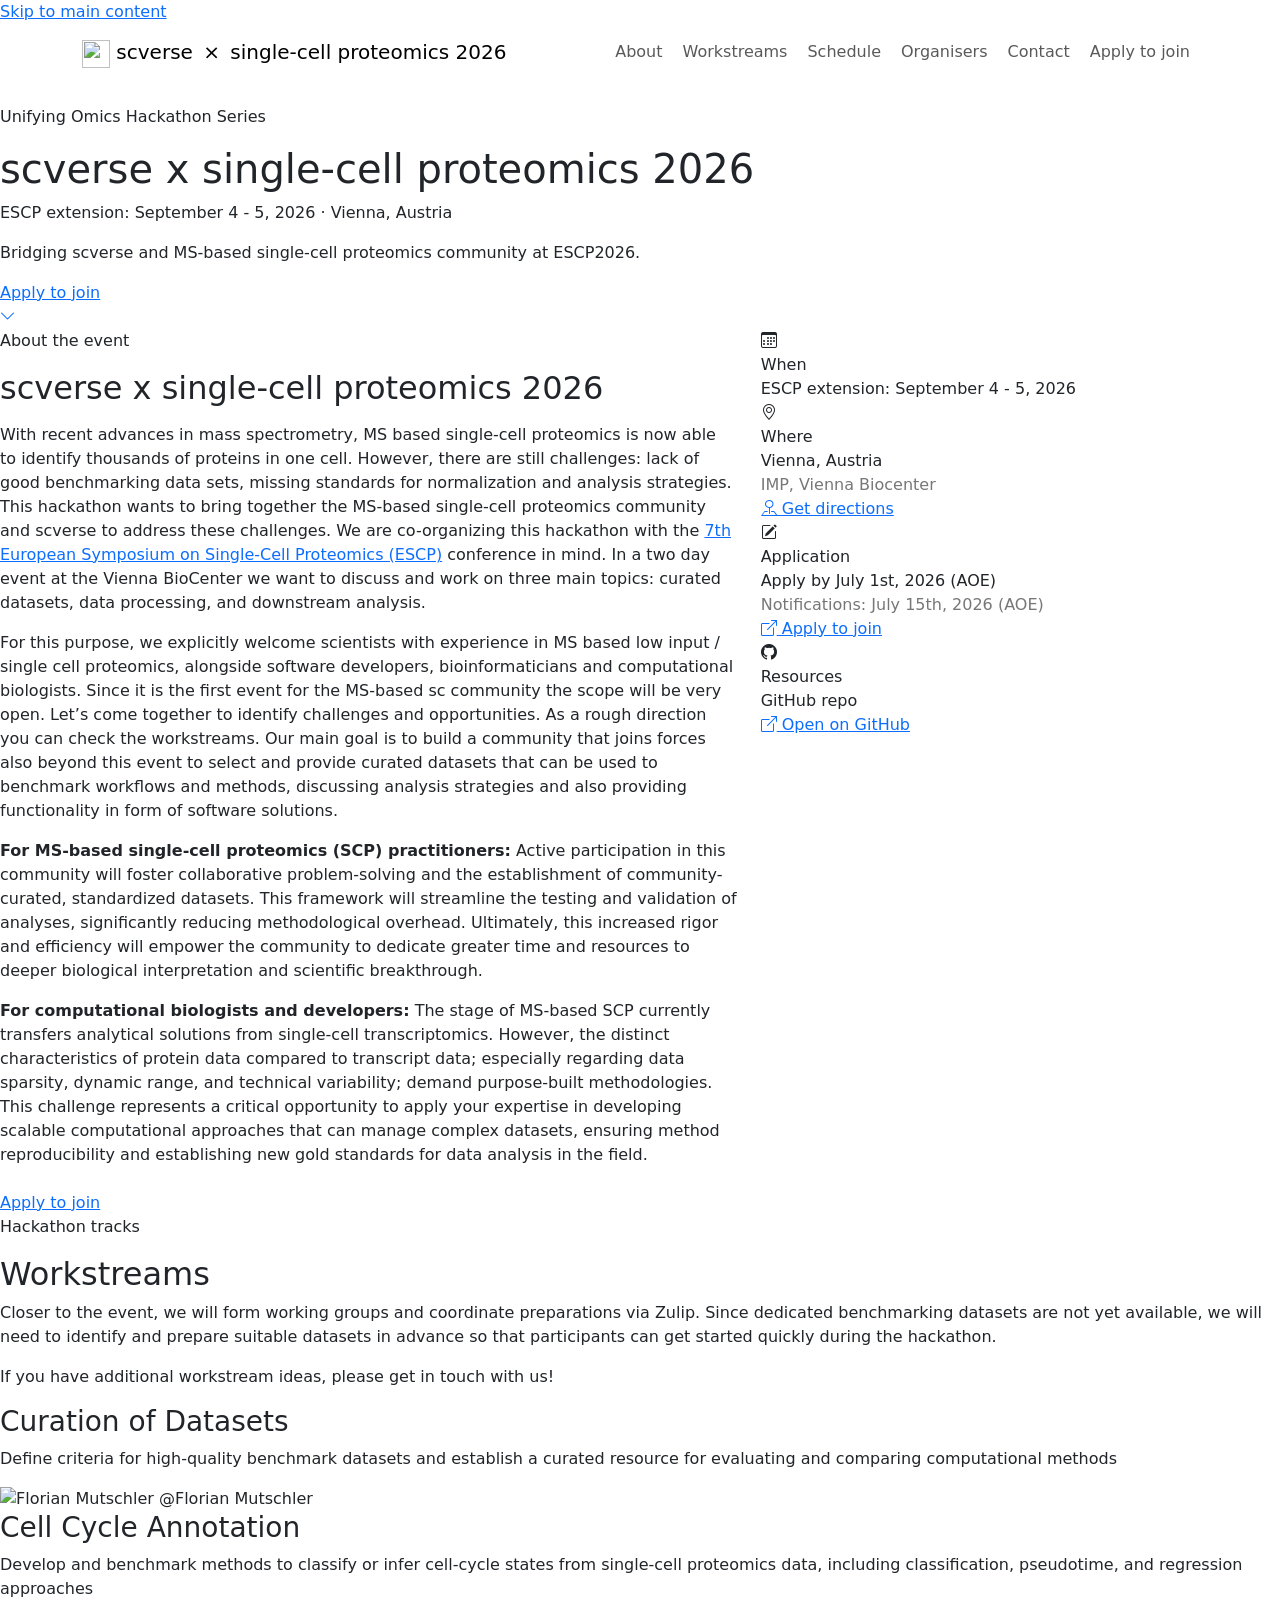
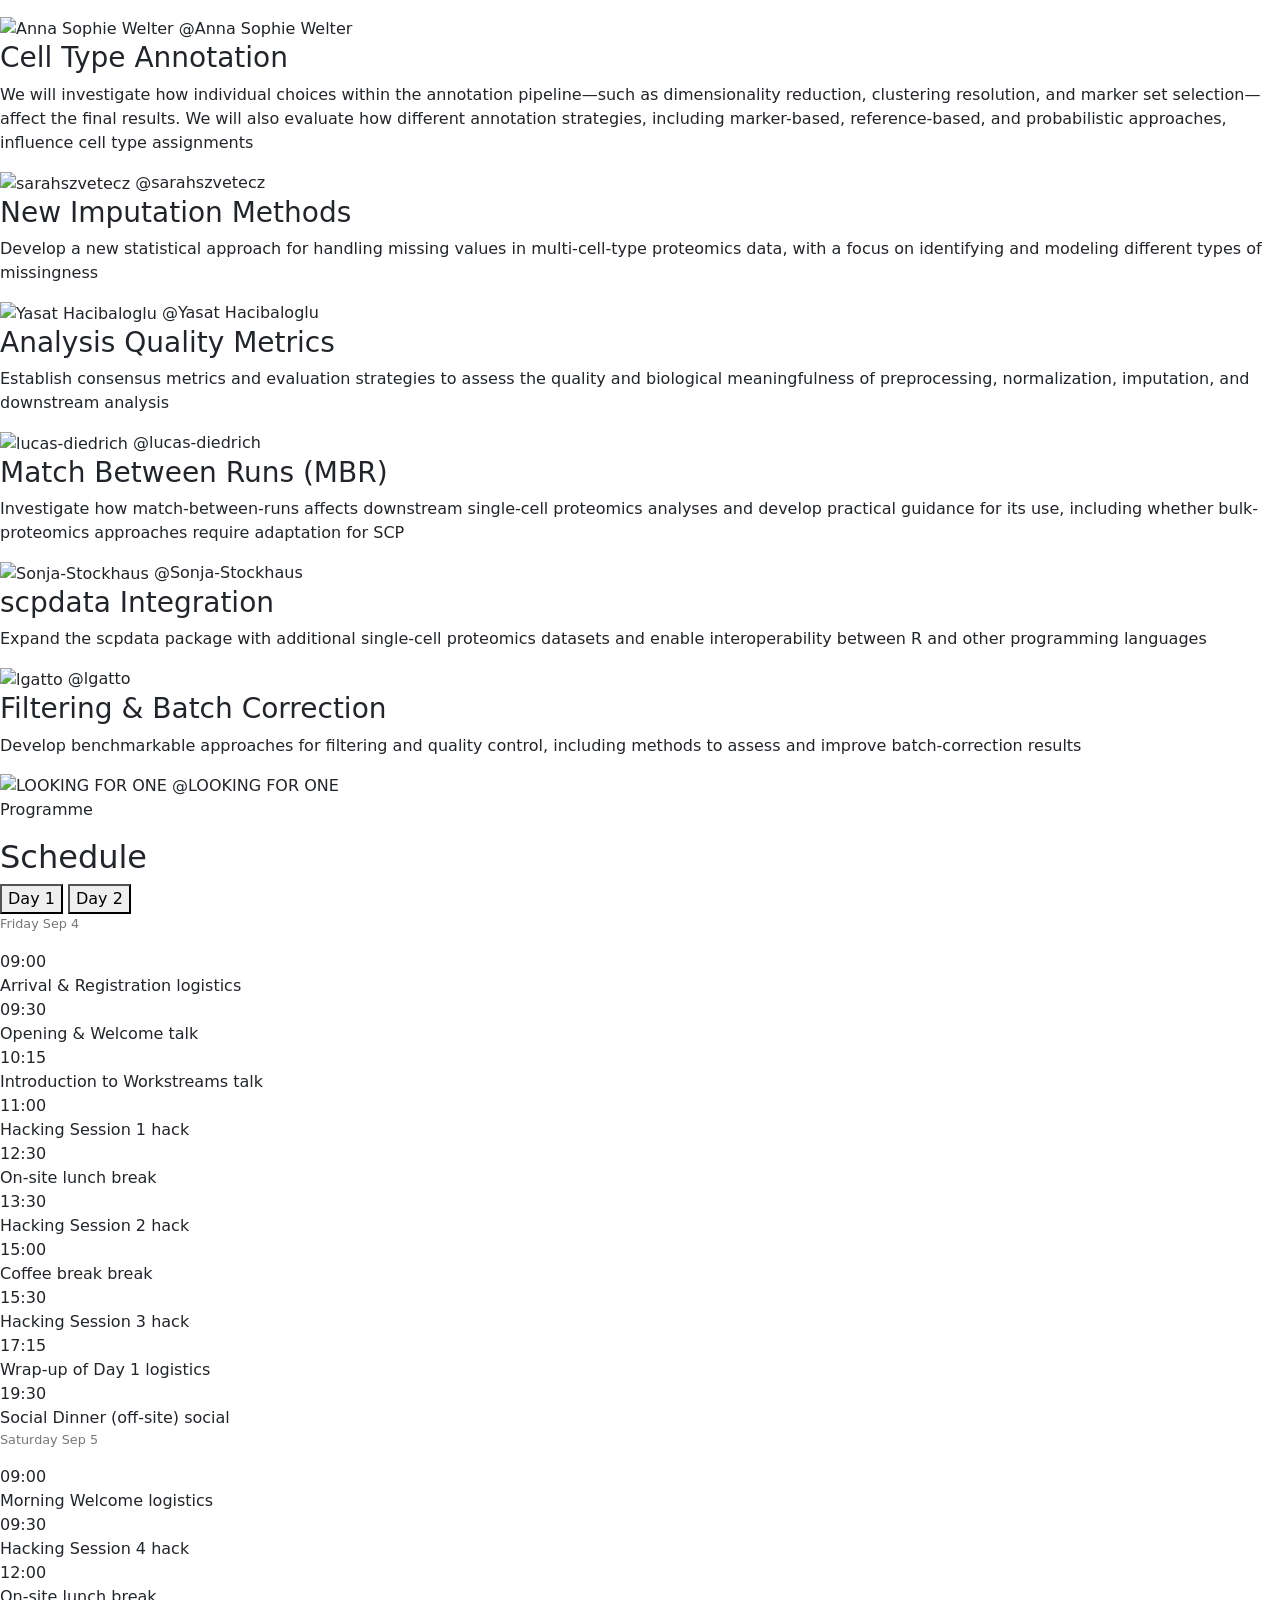
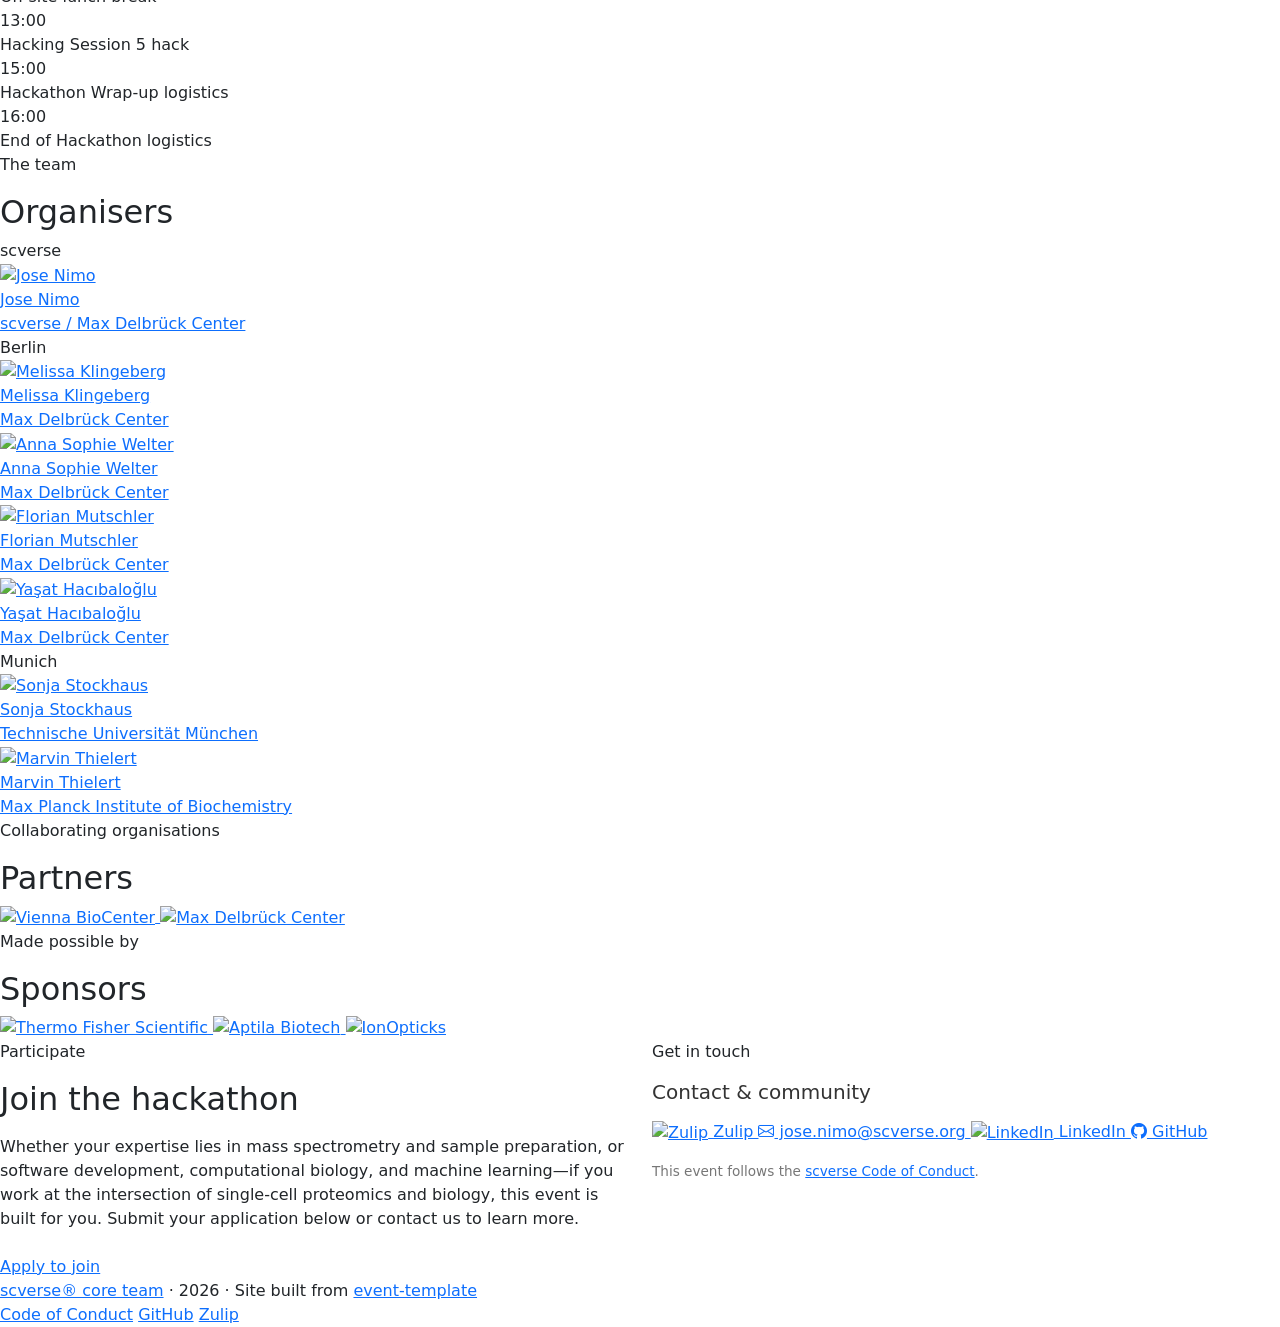
==== commit 7a4089f5: "deploy: 6d46a89ef30fb80f792d52a3194ba22d361e954f" ====
--- a/index.html
+++ b/index.html
@@ -1,13 +1,18 @@
-<!doctype html><html lang=en-us><head><meta name=generator content="Hugo 0.164.0"><meta charset=utf-8><meta name=viewport content="width=device-width,initial-scale=1"><meta http-equiv=X-UA-Compatible content="IE=edge"><title>scverse x single-cell proteomics</title><meta name=description content="A collaborative hackathon organised by scverse."><link rel=icon type=image/svg+xml href=/sc-proteomics2026/img/favicon/favicon.svg><link rel=icon type=image/png href=/sc-proteomics2026/img/favicon/favicon.png><link rel=stylesheet href=https://cdn.jsdelivr.net/npm/bootstrap-icons@1.11.3/font/bootstrap-icons.min.css><link rel=stylesheet href=https://cdn.jsdelivr.net/npm/bootstrap@5.3.3/dist/css/bootstrap.min.css crossorigin=anonymous><link rel=stylesheet href=/sc-proteomics2026/scss/main.min.css><style>:root{--accent:#de367b;--accent-dark:#a01d55;--gradient-start:#262fb5;--gradient-end:#de367b;--highlight:#969dea}</style><meta property="og:url" content="https://scverse.github.io/sc-proteomics2026/"><meta property="og:site_name" content="scverse x single-cell proteomics"><meta property="og:title" content="scverse x single-cell proteomics 2026"><meta property="og:description" content="A collaborative hackathon organised by scverse."><meta property="og:locale" content="en_us"><meta property="og:type" content="website"></head><body><a class=skip-link href=#main-content>Skip to main content</a><header class=site-nav><div class=container><nav class="navbar navbar-expand-lg" aria-label="Site navigation"><a class=navbar-brand href=https://scverse.github.io/sc-proteomics2026/><img src=/sc-proteomics2026/img/logo/scverse_symbol.svg alt width=28 height=28>
+<!doctype html><html lang=en-us><head><meta name=generator content="Hugo 0.165.0"><meta charset=utf-8><meta name=viewport content="width=device-width,initial-scale=1"><meta http-equiv=X-UA-Compatible content="IE=edge"><title>scverse x single-cell proteomics</title><meta name=description content="A collaborative hackathon organised by scverse."><link rel=icon type=image/svg+xml href=/sc-proteomics2026/img/favicon/favicon.svg><link rel=icon type=image/png href=/sc-proteomics2026/img/favicon/favicon.png><link rel=stylesheet href=https://cdn.jsdelivr.net/npm/bootstrap-icons@1.11.3/font/bootstrap-icons.min.css><link rel=stylesheet href=https://cdn.jsdelivr.net/npm/bootstrap@5.3.3/dist/css/bootstrap.min.css crossorigin=anonymous><link rel=stylesheet href=/sc-proteomics2026/scss/main.min.css><style>:root{--accent:#de367b;--accent-dark:#a01d55;--gradient-start:#262fb5;--gradient-end:#de367b;--highlight:#969dea}</style><meta property="og:url" content="https://scverse.github.io/sc-proteomics2026/"><meta property="og:site_name" content="scverse x single-cell proteomics"><meta property="og:title" content="scverse x single-cell proteomics 2026"><meta property="og:description" content="A collaborative hackathon organised by scverse."><meta property="og:locale" content="en_us"><meta property="og:type" content="website"></head><body><a class=skip-link href=#main-content>Skip to main content</a><header class=site-nav><div class=container><nav class="navbar navbar-expand-lg" aria-label="Site navigation"><a class=navbar-brand href=https://scverse.github.io/sc-proteomics2026/><img src=/sc-proteomics2026/img/logo/scverse_symbol.svg alt width=28 height=28>
 <span>scverse</span>
 <span class="brand-separator mx-1">×</span>
 <span class=brand-event>single-cell proteomics 2026</span>
 </a><button class="navbar-toggler border-0" type=button data-bs-toggle=collapse data-bs-target=#site-nav-menu aria-controls=site-nav-menu aria-expanded=false aria-label="Toggle navigation">
 <span class=navbar-toggler-icon></span></button><div class="collapse navbar-collapse justify-content-end" id=site-nav-menu><ul class="navbar-nav gap-1 align-items-lg-center"><li class=nav-item><a class=nav-link href=#about>About</a></li><li class=nav-item><a class=nav-link href=#workstreams>Workstreams</a></li><li class=nav-item><a class=nav-link href=#schedule>Schedule</a></li><li class=nav-item><a class=nav-link href=#organisers>Organisers</a></li><li class=nav-item><a class=nav-link href=#contact>Contact</a></li><li class=nav-item><a class="nav-link nav-cta" href=https://luma.com/pwzuldwr>Apply to join</a></li></ul></div></nav></div></header><main id=main-content><section class=hero aria-label="Event hero"><div class=hero__bg></div><div class=hero__overlay aria-hidden=true></div><img class=hero__swirl src=/sc-proteomics2026/img/hero/newswirl.png alt aria-hidden=true loading=eager><div class=hero__content><p class=hero__series>Unifying Omics Hackathon Series</p><h1 class=hero__title>scverse x single-cell proteomics 2026</h1><p class=hero__meta>ESCP extension: September 4 - 5, 2026
-· Vienna, Austria</p><p class=hero__tagline>Bridging scverse and MS-based single-cell proteomics community at ESCP2026.</p><div class=hero__actions><a href=https://luma.com/pwzuldwr class=btn-accent>Apply to join</a></div></div><a class=hero__scroll href=#about aria-label="Scroll to content"><i class="bi bi-chevron-down" aria-hidden=true></i></a></section><section id=about class=section><div class=section-inner><div class="row gy-4"><div class="col-12 col-lg-7"><p class=section-label>About the event</p><h2 class="section-title mb-3">scverse x single-cell proteomics 2026</h2><div class=section-body><p>With recent advances in mass spectrometry, MS based single-cell proteomics is now able to identify thousands of proteins in one cell. However, there are still challenges: lack of good benchmarking data sets, missing standards for normalization and analysis strategies. This hackathon wants to bring together the MS-based single-cell proteomics community and scverse to address these challenges. We are co-organizing this hackathon with the <a href=https://www.apma.at/7thescp/>7th European Symposium on Single-Cell Proteomics (ESCP)</a> conference in mind. In a two day event at the Vienna BioCenter we want to discuss and work on three main topics: curated datasets, data processing, and downstream analysis.</p><p>For this purpose, we explicitly welcome scientists with experience in MS based low input / single cell proteomics, alongside software developers, bioinformaticians and computational biologists. Since it is the first event for the MS-based sc community the scope will be very open. Let’s come together to identify challenges and opportunities. As a rough direction you can check the workstreams. Our main goal is to build a community that joins forces also beyond this event to select and provide curated datasets that can be used to benchmark workflows and methods, discussing analysis strategies and also providing functionality in form of software solutions.</p><p><strong>For MS-based single-cell proteomics (SCP) practitioners:</strong> Active participation in this community will foster collaborative problem-solving and the establishment of community-curated, standardized datasets. This framework will streamline the testing and validation of analyses, significantly reducing methodological overhead. Ultimately, this increased rigor and efficiency will empower the community to dedicate greater time and resources to deeper biological interpretation and scientific breakthrough.</p><p><strong>For computational biologists and developers:</strong> The stage of MS-based SCP currently transfers analytical solutions from single-cell transcriptomics. However, the distinct characteristics of protein data compared to transcript data; especially regarding data sparsity, dynamic range, and technical variability; demand purpose-built methodologies. This challenge represents a critical opportunity to apply your expertise in developing scalable computational approaches that can manage complex datasets, ensuring method reproducibility and establishing new gold standards for data analysis in the field.</p></div><div class=mt-4><a href=https://luma.com/pwzuldwr class=btn-accent>Apply to join</a></div></div><div class="col-12 col-lg-5"><div class=facts-grid><div class=fact-card><div class=fact-card__icon><i class="bi bi-calendar3" aria-hidden=true></i></div><div class=fact-card__label>When</div><div class=fact-card__value>ESCP extension: September 4 - 5, 2026</div></div><div class=fact-card><div class=fact-card__icon><i class="bi bi-geo-alt" aria-hidden=true></i></div><div class=fact-card__label>Where</div><div class=fact-card__value>Vienna, Austria<br><span style=font-weight:400;color:#777>IMP, Vienna Biocenter</span></div><a href=https://maps.app.goo.gl/YBPBS9eL61W3VcMS8 class=chip target=_blank rel=noopener><i class="bi bi-pin-map" aria-hidden=true></i> Get directions</a></div><div class=fact-card><div class=fact-card__icon><i class="bi bi-pencil-square" aria-hidden=true></i></div><div class=fact-card__label>Application</div><div class=fact-card__value>Apply by July 1st, 2026 (AOE)<br><span style=font-weight:400;color:#777>Notifications: July 15th, 2026 (AOE)</span></div><a href=https://luma.com/pwzuldwr class=chip target=_blank rel=noopener><i class="bi bi-box-arrow-up-right" aria-hidden=true></i> Apply to join</a></div><div class=fact-card><div class=fact-card__icon><i class="bi bi-github" aria-hidden=true></i></div><div class=fact-card__label>Resources</div><div class=fact-card__value>GitHub repo</div><a href=https://github.com/scverse/sc-proteomics2026 class=chip target=_blank rel=noopener><i class="bi bi-box-arrow-up-right" aria-hidden=true></i> Open on GitHub</a></div></div></div></div></div></section><section id=workstreams class="section section--alt"><div class=section-inner><div class=section-header><p class=section-label>Hackathon tracks</p><h2 class=section-title>Workstreams</h2></div><div class=section-intro><p>Closer to the event, we will form working groups and coordinate preparations via Zulip. Since dedicated benchmarking datasets are not yet available, we will need to identify and prepare suitable datasets in advance so that participants can get started quickly during the hackathon.</p><p>If you have additional workstream ideas, please get in touch with us!</p></div><div class=workstreams-grid><article class=workstream-card><h3 class=workstream-card__title>Curation of Datasets</h3><p class=workstream-card__desc>Identifying, collecting, and preparing MS-based single-cell proteomics datasets to start a community-curated resource for testing analysis strategies and benchmarking methods such as imputation or normalization. Establishing AnnData format from the scverse ecosystem as the main object for benchmarking and analysis.</p><div class=workstream-card__lead><img src="https://github.com/Florian%20Mutschler.png?size=48" alt="Florian Mutschler" loading=lazy>
-<span>@Florian Mutschler</span></div></article><article class=workstream-card><h3 class=workstream-card__title>Data QC and Preprocessing</h3><p class=workstream-card__desc>Identifying best practices for analyzing different types of MS-based single-cell proteomics datasets. Including: QC metrics, imputation strategies, normalization approaches, and methods for handling biological and technical confounders such as cell cycle, cell size, and batch effects. We aim to prototype methods in a service-styled package, to deal with these problems.</p><div class=workstream-card__lead><img src="https://github.com/josenimo.png?size=48" alt=josenimo loading=lazy>
-<span>@josenimo</span></div></article><article class=workstream-card><h3 class=workstream-card__title>Downstream analysis</h3><p class=workstream-card__desc>Come together, think and benchmark different challenges during downstream analysis. How to perform feature selection? How can we use proteomics for cell type annotation?</p><div class=workstream-card__lead><img src="https://github.com/Anna%20Sophie%20Welter.png?size=48" alt="Anna Sophie Welter" loading=lazy>
-<span>@Anna Sophie Welter</span></div></article></div></div></section><section id=schedule class=section><div class=section-inner><div class=section-header><p class=section-label>Programme</p><h2 class=section-title>Schedule</h2></div><div class=schedule-tabs role=tablist aria-label="Schedule days"><button class="schedule-tab active" role=tab aria-selected=true data-day=0>Day 1</button>
+· Vienna, Austria</p><p class=hero__tagline>Bridging scverse and MS-based single-cell proteomics community at ESCP2026.</p><div class=hero__actions><a href=https://luma.com/pwzuldwr class=btn-accent>Apply to join</a></div></div><a class=hero__scroll href=#about aria-label="Scroll to content"><i class="bi bi-chevron-down" aria-hidden=true></i></a></section><section id=about class=section><div class=section-inner><div class="row gy-4"><div class="col-12 col-lg-7"><p class=section-label>About the event</p><h2 class="section-title mb-3">scverse x single-cell proteomics 2026</h2><div class=section-body><p>With recent advances in mass spectrometry, MS based single-cell proteomics is now able to identify thousands of proteins in one cell. However, there are still challenges: lack of good benchmarking data sets, missing standards for normalization and analysis strategies. This hackathon wants to bring together the MS-based single-cell proteomics community and scverse to address these challenges. We are co-organizing this hackathon with the <a href=https://www.apma.at/7thescp/>7th European Symposium on Single-Cell Proteomics (ESCP)</a> conference in mind. In a two day event at the Vienna BioCenter we want to discuss and work on three main topics: curated datasets, data processing, and downstream analysis.</p><p>For this purpose, we explicitly welcome scientists with experience in MS based low input / single cell proteomics, alongside software developers, bioinformaticians and computational biologists. Since it is the first event for the MS-based sc community the scope will be very open. Let’s come together to identify challenges and opportunities. As a rough direction you can check the workstreams. Our main goal is to build a community that joins forces also beyond this event to select and provide curated datasets that can be used to benchmark workflows and methods, discussing analysis strategies and also providing functionality in form of software solutions.</p><p><strong>For MS-based single-cell proteomics (SCP) practitioners:</strong> Active participation in this community will foster collaborative problem-solving and the establishment of community-curated, standardized datasets. This framework will streamline the testing and validation of analyses, significantly reducing methodological overhead. Ultimately, this increased rigor and efficiency will empower the community to dedicate greater time and resources to deeper biological interpretation and scientific breakthrough.</p><p><strong>For computational biologists and developers:</strong> The stage of MS-based SCP currently transfers analytical solutions from single-cell transcriptomics. However, the distinct characteristics of protein data compared to transcript data; especially regarding data sparsity, dynamic range, and technical variability; demand purpose-built methodologies. This challenge represents a critical opportunity to apply your expertise in developing scalable computational approaches that can manage complex datasets, ensuring method reproducibility and establishing new gold standards for data analysis in the field.</p></div><div class=mt-4><a href=https://luma.com/pwzuldwr class=btn-accent>Apply to join</a></div></div><div class="col-12 col-lg-5"><div class=facts-grid><div class=fact-card><div class=fact-card__icon><i class="bi bi-calendar3" aria-hidden=true></i></div><div class=fact-card__label>When</div><div class=fact-card__value>ESCP extension: September 4 - 5, 2026</div></div><div class=fact-card><div class=fact-card__icon><i class="bi bi-geo-alt" aria-hidden=true></i></div><div class=fact-card__label>Where</div><div class=fact-card__value>Vienna, Austria<br><span style=font-weight:400;color:#777>IMP, Vienna Biocenter</span></div><a href=https://maps.app.goo.gl/YBPBS9eL61W3VcMS8 class=chip target=_blank rel=noopener><i class="bi bi-pin-map" aria-hidden=true></i> Get directions</a></div><div class=fact-card><div class=fact-card__icon><i class="bi bi-pencil-square" aria-hidden=true></i></div><div class=fact-card__label>Application</div><div class=fact-card__value>Apply by July 1st, 2026 (AOE)<br><span style=font-weight:400;color:#777>Notifications: July 15th, 2026 (AOE)</span></div><a href=https://luma.com/pwzuldwr class=chip target=_blank rel=noopener><i class="bi bi-box-arrow-up-right" aria-hidden=true></i> Apply to join</a></div><div class=fact-card><div class=fact-card__icon><i class="bi bi-github" aria-hidden=true></i></div><div class=fact-card__label>Resources</div><div class=fact-card__value>GitHub repo</div><a href=https://github.com/scverse/sc-proteomics2026 class=chip target=_blank rel=noopener><i class="bi bi-box-arrow-up-right" aria-hidden=true></i> Open on GitHub</a></div></div></div></div></div></section><section id=workstreams class="section section--alt"><div class=section-inner><div class=section-header><p class=section-label>Hackathon tracks</p><h2 class=section-title>Workstreams</h2></div><div class=section-intro><p>Closer to the event, we will form working groups and coordinate preparations via Zulip. Since dedicated benchmarking datasets are not yet available, we will need to identify and prepare suitable datasets in advance so that participants can get started quickly during the hackathon.</p><p>If you have additional workstream ideas, please get in touch with us!</p></div><div class=workstreams-grid><article class=workstream-card><h3 class=workstream-card__title>Curation of Datasets</h3><p class=workstream-card__desc>Define criteria for high-quality benchmark datasets and establish a curated resource for evaluating and comparing computational methods</p><div class=workstream-card__lead><img src="https://github.com/Florian%20Mutschler.png?size=48" alt="Florian Mutschler" loading=lazy>
+<span>@Florian Mutschler</span></div></article><article class=workstream-card><h3 class=workstream-card__title>Cell Cycle Annotation</h3><p class=workstream-card__desc>Develop and benchmark methods to classify or infer cell-cycle states from single-cell proteomics data, including classification, pseudotime, and regression approaches</p><div class=workstream-card__lead><img src="https://github.com/Anna%20Sophie%20Welter.png?size=48" alt="Anna Sophie Welter" loading=lazy>
+<span>@Anna Sophie Welter</span></div></article><article class=workstream-card><h3 class=workstream-card__title>Cell Type Annotation</h3><p class=workstream-card__desc>We will investigate how individual choices within the annotation pipeline—such as dimensionality reduction, clustering resolution, and marker set selection—affect the final results. We will also evaluate how different annotation strategies, including marker-based, reference-based, and probabilistic approaches, influence cell type assignments</p><div class=workstream-card__lead><img src="https://github.com/sarahszvetecz.png?size=48" alt=sarahszvetecz loading=lazy>
+<span>@sarahszvetecz</span></div></article><article class=workstream-card><h3 class=workstream-card__title>New Imputation Methods</h3><p class=workstream-card__desc>Develop a new statistical approach for handling missing values in multi-cell-type proteomics data, with a focus on identifying and modeling different types of missingness</p><div class=workstream-card__lead><img src="https://github.com/Yasat%20Hacibaloglu.png?size=48" alt="Yasat Hacibaloglu" loading=lazy>
+<span>@Yasat Hacibaloglu</span></div></article><article class=workstream-card><h3 class=workstream-card__title>Analysis Quality Metrics</h3><p class=workstream-card__desc>Establish consensus metrics and evaluation strategies to assess the quality and biological meaningfulness of preprocessing, normalization, imputation, and downstream analysis</p><div class=workstream-card__lead><img src="https://github.com/lucas-diedrich.png?size=48" alt=lucas-diedrich loading=lazy>
+<span>@lucas-diedrich</span></div></article><article class=workstream-card><h3 class=workstream-card__title>Match Between Runs (MBR)</h3><p class=workstream-card__desc>Investigate how match-between-runs affects downstream single-cell proteomics analyses and develop practical guidance for its use, including whether bulk-proteomics approaches require adaptation for SCP</p><div class=workstream-card__lead><img src="https://github.com/Sonja-Stockhaus.png?size=48" alt=Sonja-Stockhaus loading=lazy>
+<span>@Sonja-Stockhaus</span></div></article><article class=workstream-card><h3 class=workstream-card__title>scpdata Integration</h3><p class=workstream-card__desc>Expand the scpdata package with additional single-cell proteomics datasets and enable interoperability between R and other programming languages</p><div class=workstream-card__lead><img src="https://github.com/lgatto.png?size=48" alt=lgatto loading=lazy>
+<span>@lgatto</span></div></article><article class=workstream-card><h3 class=workstream-card__title>Filtering & Batch Correction</h3><p class=workstream-card__desc>Develop benchmarkable approaches for filtering and quality control, including methods to assess and improve batch-correction results</p><div class=workstream-card__lead><img src="https://github.com/LOOKING%20FOR%20ONE.png?size=48" alt="LOOKING FOR ONE" loading=lazy>
+<span>@LOOKING FOR ONE</span></div></article></div></div></section><section id=schedule class=section><div class=section-inner><div class=section-header><p class=section-label>Programme</p><h2 class=section-title>Schedule</h2></div><div class=schedule-tabs role=tablist aria-label="Schedule days"><button class="schedule-tab active" role=tab aria-selected=true data-day=0>Day 1</button>
 <button class=schedule-tab role=tab aria-selected=false data-day=1>Day 2</button></div><div class="schedule-day active" data-day=0><p style=font-size:.8rem;color:#777;margin-bottom:1rem>Friday Sep 4</p><div class=schedule-item><span class=schedule-item__time>09:00</span><div class=schedule-item__body><span class=schedule-item__title>Arrival & Registration</span>
 <span class="schedule-item__badge schedule-item__badge--logistics">logistics</span></div></div><div class=schedule-item><span class=schedule-item__time>09:30</span><div class=schedule-item__body><span class=schedule-item__title>Opening & Welcome</span>
 <span class="schedule-item__badge schedule-item__badge--talk">talk</span></div></div><div class=schedule-item><span class=schedule-item__time>10:15</span><div class=schedule-item__body><span class=schedule-item__title>Introduction to Workstreams</span>
@@ -25,7 +30,8 @@
 <span class="schedule-item__badge schedule-item__badge--hack">hack</span></div></div><div class=schedule-item><span class=schedule-item__time>15:00</span><div class=schedule-item__body><span class=schedule-item__title>Hackathon Wrap-up </span><span class="schedule-item__badge schedule-item__badge--logistics">logistics</span></div></div><div class=schedule-item><span class=schedule-item__time>16:00</span><div class=schedule-item__body><span class=schedule-item__title>End of Hackathon</span>
 <span class="schedule-item__badge schedule-item__badge--logistics">logistics</span></div></div></div></div></section><section id=organisers class="section section--alt"><div class=section-inner><div class=section-header><p class=section-label>The team</p><h2 class=section-title>Organisers</h2></div><div class=organiser-group><div class=organiser-group__name>scverse</div><div class=organisers-grid><a href=https://github.com/josenimo class=organiser-card target=_blank rel=noopener><img class=organiser-card__avatar src="https://github.com/josenimo.png?size=80" alt="Jose Nimo" loading=lazy width=40 height=40><div><div class=organiser-card__name>Jose Nimo</div><div class=organiser-card__affiliation>scverse / Max Delbrück Center</div></div></a></div></div><div class=organiser-group><div class=organiser-group__name>Berlin</div><div class=organisers-grid><a href=https://github.com/melissaklingeberg class=organiser-card target=_blank rel=noopener><img class=organiser-card__avatar src="https://github.com/melissaklingeberg.png?size=80" alt="Melissa Klingeberg" loading=lazy width=40 height=40><div><div class=organiser-card__name>Melissa Klingeberg</div><div class=organiser-card__affiliation>Max Delbrück Center</div></div></a><a href=https://github.com/annaw995 class=organiser-card target=_blank rel=noopener><img class=organiser-card__avatar src="https://github.com/annaw995.png?size=80" alt="Anna Sophie Welter" loading=lazy width=40 height=40><div><div class=organiser-card__name>Anna Sophie Welter</div><div class=organiser-card__affiliation>Max Delbrück Center</div></div></a><a href=https://github.com/FlorianMutschler class=organiser-card target=_blank rel=noopener><img class=organiser-card__avatar src="https://github.com/FlorianMutschler.png?size=80" alt="Florian Mutschler" loading=lazy width=40 height=40><div><div class=organiser-card__name>Florian Mutschler</div><div class=organiser-card__affiliation>Max Delbrück Center</div></div></a><a href=https://github.com/yasathac class=organiser-card target=_blank rel=noopener><img class=organiser-card__avatar src="https://github.com/yasathac.png?size=80" alt="Yaşat Hacıbaloğlu" loading=lazy width=40 height=40><div><div class=organiser-card__name>Yaşat Hacıbaloğlu</div><div class=organiser-card__affiliation>Max Delbrück Center</div></div></a></div></div><div class=organiser-group><div class=organiser-group__name>Munich</div><div class=organisers-grid><a href=https://github.com/Sonja-Stockhaus class=organiser-card target=_blank rel=noopener><img class=organiser-card__avatar src="https://github.com/Sonja-Stockhaus.png?size=80" alt="Sonja Stockhaus" loading=lazy width=40 height=40><div><div class=organiser-card__name>Sonja Stockhaus</div><div class=organiser-card__affiliation>Technische Universität München</div></div></a><a href=https://github.com/machth class=organiser-card target=_blank rel=noopener><img class=organiser-card__avatar src="https://github.com/machth.png?size=80" alt="Marvin Thielert" loading=lazy width=40 height=40><div><div class=organiser-card__name>Marvin Thielert</div><div class=organiser-card__affiliation>Max Planck Institute of Biochemistry</div></div></a></div></div></div></section><section id=partners class=section><div class=section-inner><div class=partners-sponsors-grid><div class=partners-sponsors-col><div class=section-header><p class=section-label>Collaborating organisations</p><h2 class=section-title>Partners</h2></div><div class=partners-grid><a href=https://www.viennabiocenter.org/ class=partner-item target=_blank rel=noopener title="Vienna BioCenter"><img src=/sc-proteomics2026/img/partners/VBC_LOGO_rgb.png alt="Vienna BioCenter" loading=lazy>
 </a><a href=https://www.mdc-berlin.de/ class=partner-item target=_blank rel=noopener title="Max Delbrück Center"><img src=/sc-proteomics2026/img/partners/MDC_logo_V1_RGB-blau.png alt="Max Delbrück Center" loading=lazy></a></div></div><div class=partners-sponsors-col><div class=section-header><p class=section-label>Made possible by</p><h2 class=section-title>Sponsors</h2></div><div class=sponsors-grid><a href=https://www.thermofisher.com/ class=sponsor-item target=_blank rel=noopener title="Thermo Fisher Scientific"><img src=/sc-proteomics2026/img/sponsors/ThermoFisherScientific.jpg alt="Thermo Fisher Scientific" loading=lazy>
-</a><a href=https://aptila.bio/ class=sponsor-item target=_blank rel=noopener title="Aptila Biotech"><img src=/sc-proteomics2026/img/sponsors/aptilac7.svg alt="Aptila Biotech" loading=lazy></a></div></div></div></div></section><section id=contact class="section section--alt"><div class=section-inner><div class="row gy-4"><div class="col-12 col-md-6"><p class=section-label>Participate</p><h2 class="section-title mb-3">Join the hackathon</h2><div class=section-body><p>Whether your expertise lies in mass spectrometry and sample preparation, or software development, computational biology, and machine learning—if you work at the intersection of single-cell proteomics and biology, this event is built for you. Submit your application below or contact us to learn more.</p></div><div class=mt-4><a href=https://luma.com/pwzuldwr class=btn-accent>Apply to join</a></div></div><div class="col-12 col-md-6"><p class=section-label>Get in touch</p><h3 class="h5 mb-3" style=color:#333>Contact & community</h3><div class=contact-links><a href=https://scverse.zulipchat.com/#narrow/channel/600037-2026-09-Vienna-SCP-Hackathon class=contact-link target=_blank rel=noopener><img src=/sc-proteomics2026/img/social/zulip.svg alt=Zulip class=contact-link__logo> Zulip
+</a><a href=https://aptila.bio/ class=sponsor-item target=_blank rel=noopener title="Aptila Biotech"><img src=/sc-proteomics2026/img/sponsors/aptilac7.svg alt="Aptila Biotech" loading=lazy>
+</a><a href=https://ionopticks.com/ class=sponsor-item target=_blank rel=noopener title=IonOpticks><img src=/sc-proteomics2026/img/sponsors/ionopticksemail.png.webp alt=IonOpticks loading=lazy></a></div></div></div></div></section><section id=contact class="section section--alt"><div class=section-inner><div class="row gy-4"><div class="col-12 col-md-6"><p class=section-label>Participate</p><h2 class="section-title mb-3">Join the hackathon</h2><div class=section-body><p>Whether your expertise lies in mass spectrometry and sample preparation, or software development, computational biology, and machine learning—if you work at the intersection of single-cell proteomics and biology, this event is built for you. Submit your application below or contact us to learn more.</p></div><div class=mt-4><a href=https://luma.com/pwzuldwr class=btn-accent>Apply to join</a></div></div><div class="col-12 col-md-6"><p class=section-label>Get in touch</p><h3 class="h5 mb-3" style=color:#333>Contact & community</h3><div class=contact-links><a href=https://scverse.zulipchat.com/#narrow/channel/600037-2026-09-Vienna-SCP-Hackathon class=contact-link target=_blank rel=noopener><img src=/sc-proteomics2026/img/social/zulip.svg alt=Zulip class=contact-link__logo> Zulip
 </a><a href=mailto:jose.nimo@scverse.org class=contact-link><i class="bi bi-envelope" aria-hidden=true></i> jose.nimo@scverse.org
 </a><a href=https://www.linkedin.com/company/scverse/ class=contact-link target=_blank rel=noopener><img src=/sc-proteomics2026/img/social/linkedin.svg alt=LinkedIn class=contact-link__logo> LinkedIn
 </a><a href=https://github.com/scverse/sc-proteomics2026 class=contact-link target=_blank rel=noopener><i class="bi bi-github" aria-hidden=true></i> GitHub</a></div><p class=mt-3 style=font-size:.85rem;color:#777>This event follows the
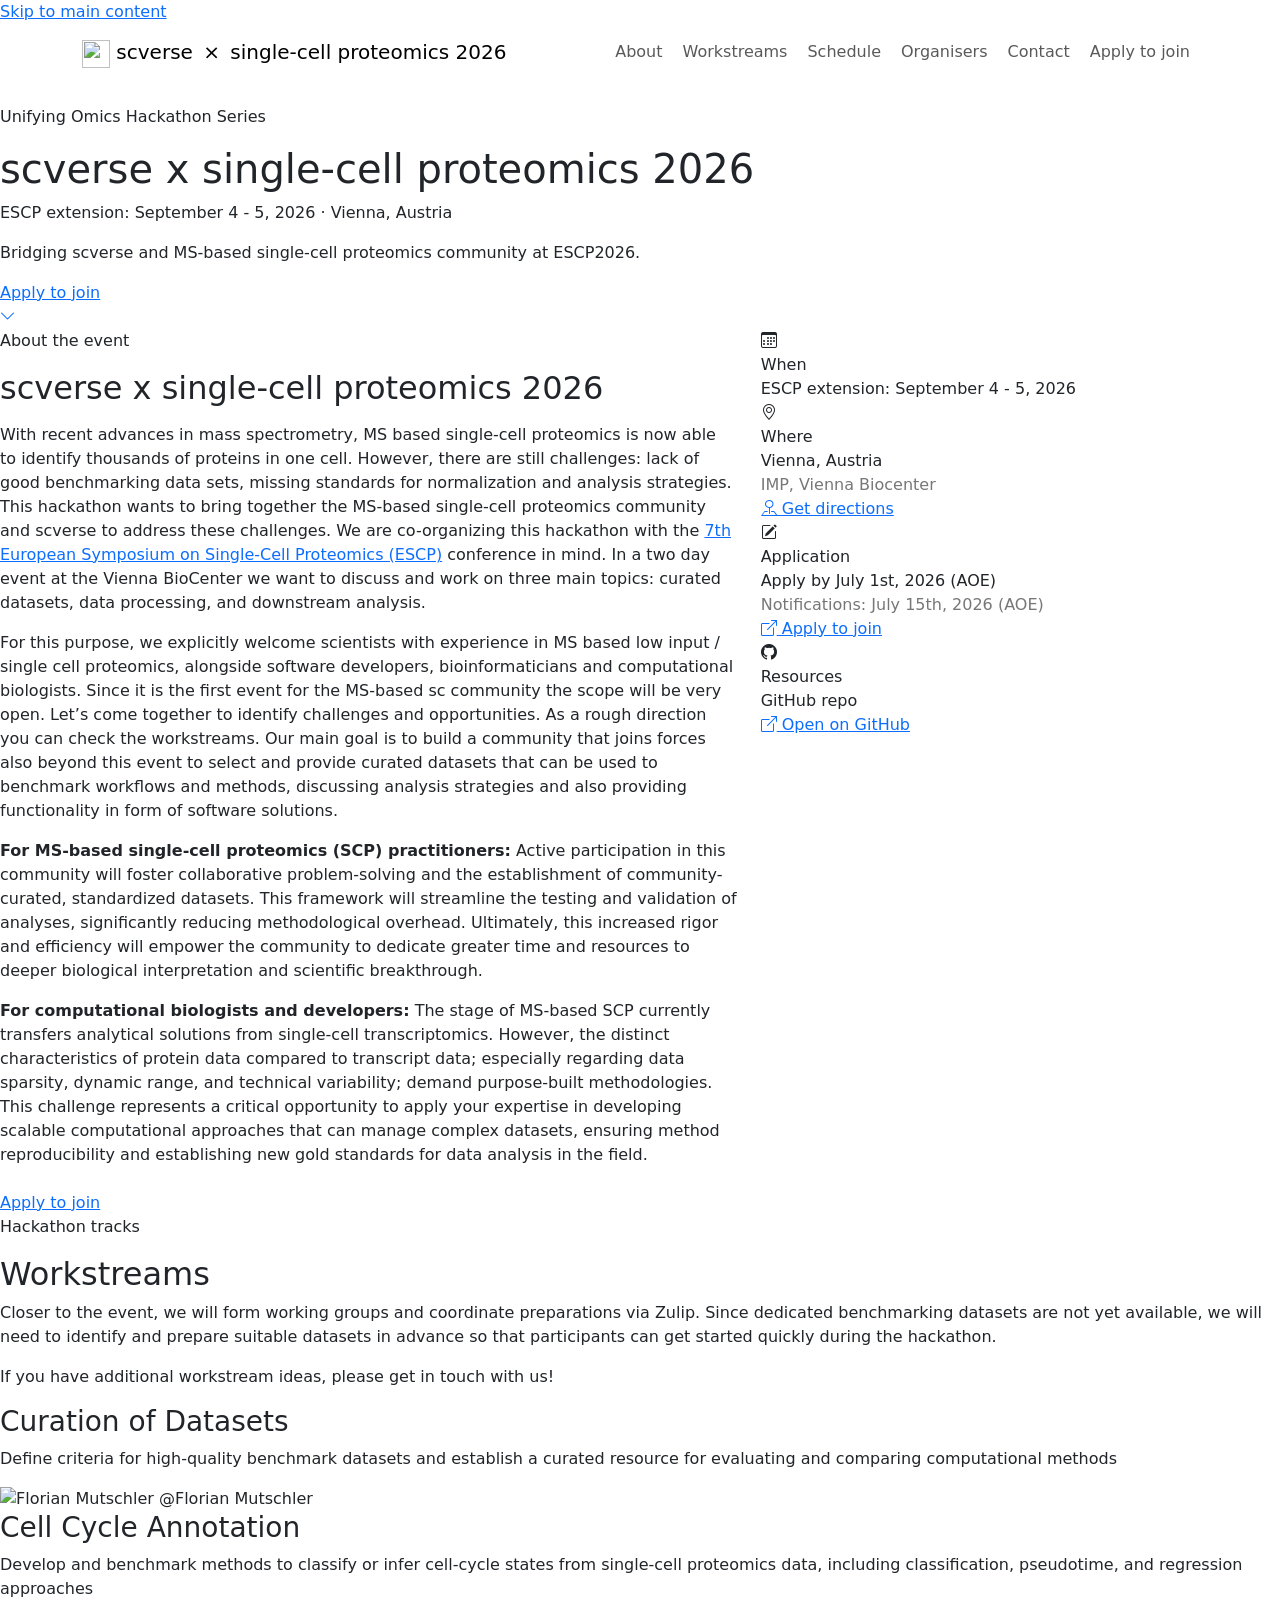
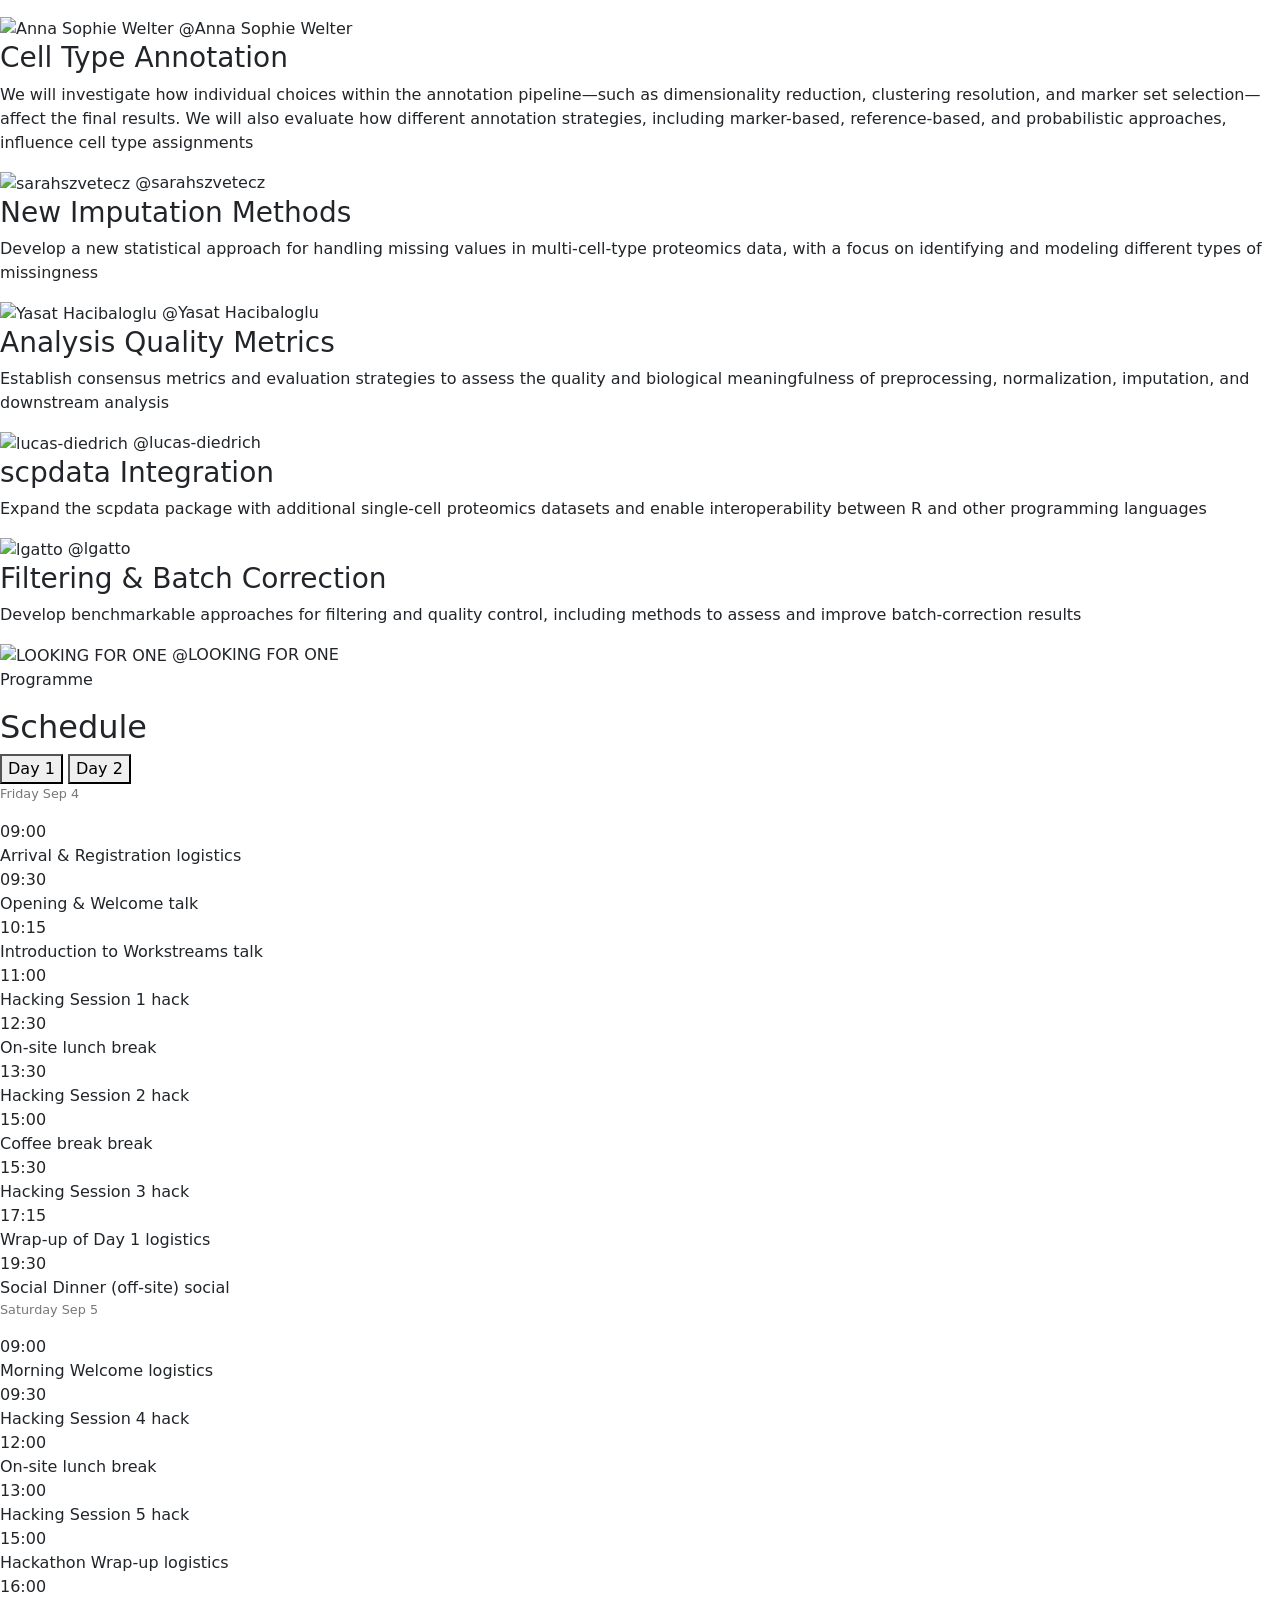
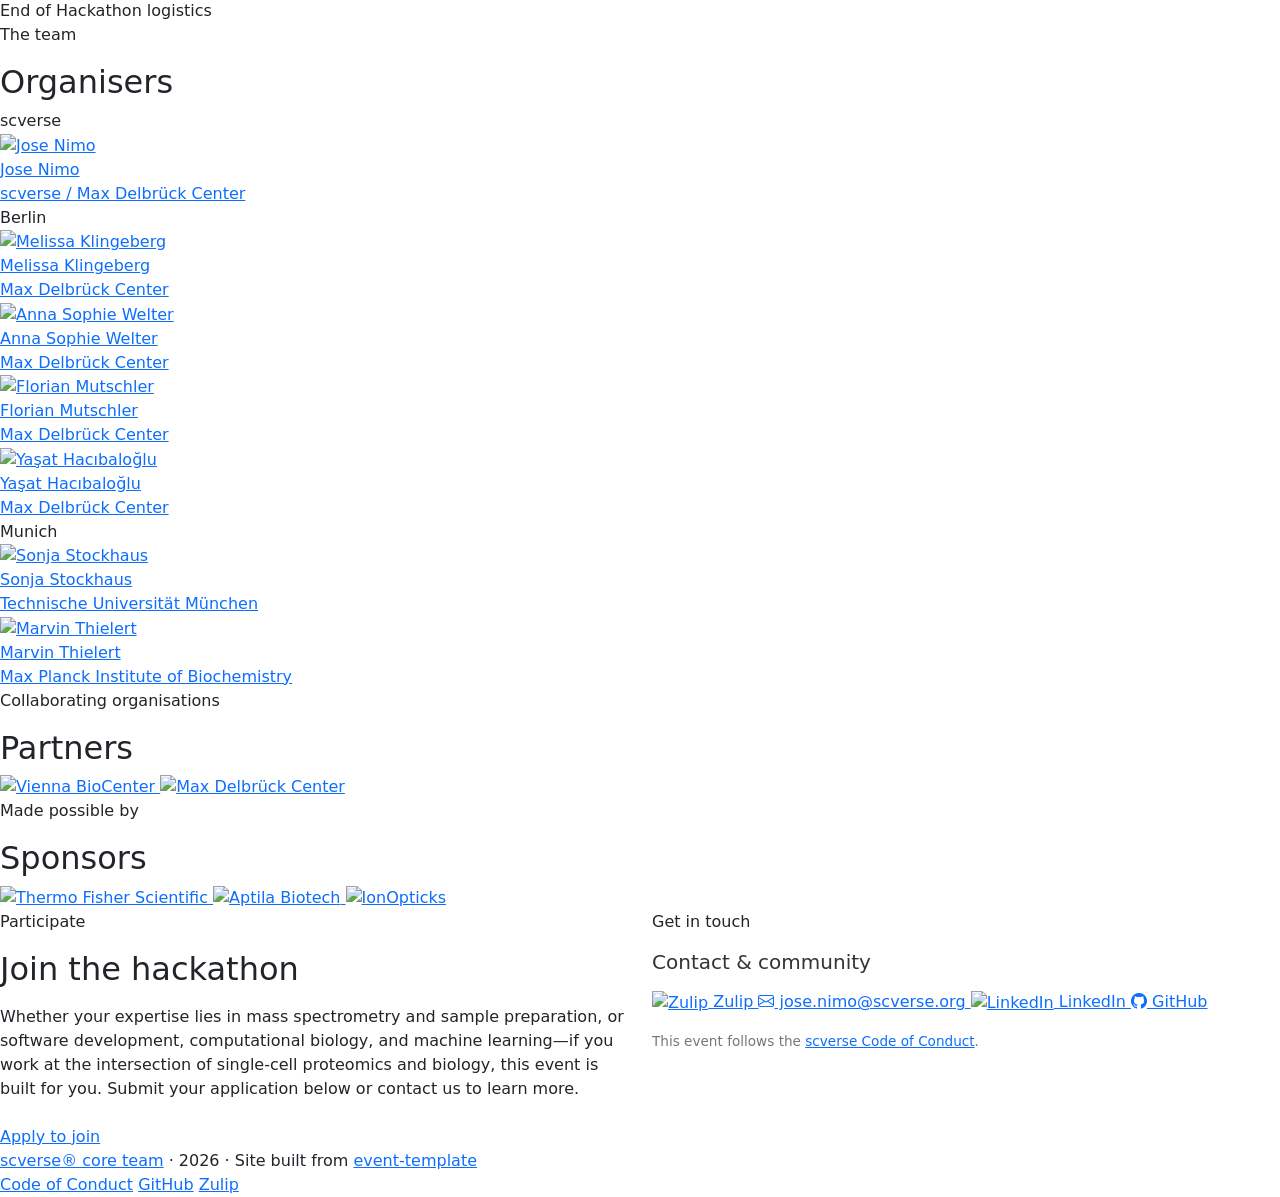
==== commit d92796bd: "deploy: d7faa896a6903005d1a3b49f0c481975c60aa6b3" ====
--- a/index.html
+++ b/index.html
@@ -9,8 +9,7 @@
 <span>@Anna Sophie Welter</span></div></article><article class=workstream-card><h3 class=workstream-card__title>Cell Type Annotation</h3><p class=workstream-card__desc>We will investigate how individual choices within the annotation pipeline—such as dimensionality reduction, clustering resolution, and marker set selection—affect the final results. We will also evaluate how different annotation strategies, including marker-based, reference-based, and probabilistic approaches, influence cell type assignments</p><div class=workstream-card__lead><img src="https://github.com/sarahszvetecz.png?size=48" alt=sarahszvetecz loading=lazy>
 <span>@sarahszvetecz</span></div></article><article class=workstream-card><h3 class=workstream-card__title>New Imputation Methods</h3><p class=workstream-card__desc>Develop a new statistical approach for handling missing values in multi-cell-type proteomics data, with a focus on identifying and modeling different types of missingness</p><div class=workstream-card__lead><img src="https://github.com/Yasat%20Hacibaloglu.png?size=48" alt="Yasat Hacibaloglu" loading=lazy>
 <span>@Yasat Hacibaloglu</span></div></article><article class=workstream-card><h3 class=workstream-card__title>Analysis Quality Metrics</h3><p class=workstream-card__desc>Establish consensus metrics and evaluation strategies to assess the quality and biological meaningfulness of preprocessing, normalization, imputation, and downstream analysis</p><div class=workstream-card__lead><img src="https://github.com/lucas-diedrich.png?size=48" alt=lucas-diedrich loading=lazy>
-<span>@lucas-diedrich</span></div></article><article class=workstream-card><h3 class=workstream-card__title>Match Between Runs (MBR)</h3><p class=workstream-card__desc>Investigate how match-between-runs affects downstream single-cell proteomics analyses and develop practical guidance for its use, including whether bulk-proteomics approaches require adaptation for SCP</p><div class=workstream-card__lead><img src="https://github.com/Sonja-Stockhaus.png?size=48" alt=Sonja-Stockhaus loading=lazy>
-<span>@Sonja-Stockhaus</span></div></article><article class=workstream-card><h3 class=workstream-card__title>scpdata Integration</h3><p class=workstream-card__desc>Expand the scpdata package with additional single-cell proteomics datasets and enable interoperability between R and other programming languages</p><div class=workstream-card__lead><img src="https://github.com/lgatto.png?size=48" alt=lgatto loading=lazy>
+<span>@lucas-diedrich</span></div></article><article class=workstream-card><h3 class=workstream-card__title>scpdata Integration</h3><p class=workstream-card__desc>Expand the scpdata package with additional single-cell proteomics datasets and enable interoperability between R and other programming languages</p><div class=workstream-card__lead><img src="https://github.com/lgatto.png?size=48" alt=lgatto loading=lazy>
 <span>@lgatto</span></div></article><article class=workstream-card><h3 class=workstream-card__title>Filtering & Batch Correction</h3><p class=workstream-card__desc>Develop benchmarkable approaches for filtering and quality control, including methods to assess and improve batch-correction results</p><div class=workstream-card__lead><img src="https://github.com/LOOKING%20FOR%20ONE.png?size=48" alt="LOOKING FOR ONE" loading=lazy>
 <span>@LOOKING FOR ONE</span></div></article></div></div></section><section id=schedule class=section><div class=section-inner><div class=section-header><p class=section-label>Programme</p><h2 class=section-title>Schedule</h2></div><div class=schedule-tabs role=tablist aria-label="Schedule days"><button class="schedule-tab active" role=tab aria-selected=true data-day=0>Day 1</button>
 <button class=schedule-tab role=tab aria-selected=false data-day=1>Day 2</button></div><div class="schedule-day active" data-day=0><p style=font-size:.8rem;color:#777;margin-bottom:1rem>Friday Sep 4</p><div class=schedule-item><span class=schedule-item__time>09:00</span><div class=schedule-item__body><span class=schedule-item__title>Arrival & Registration</span>
